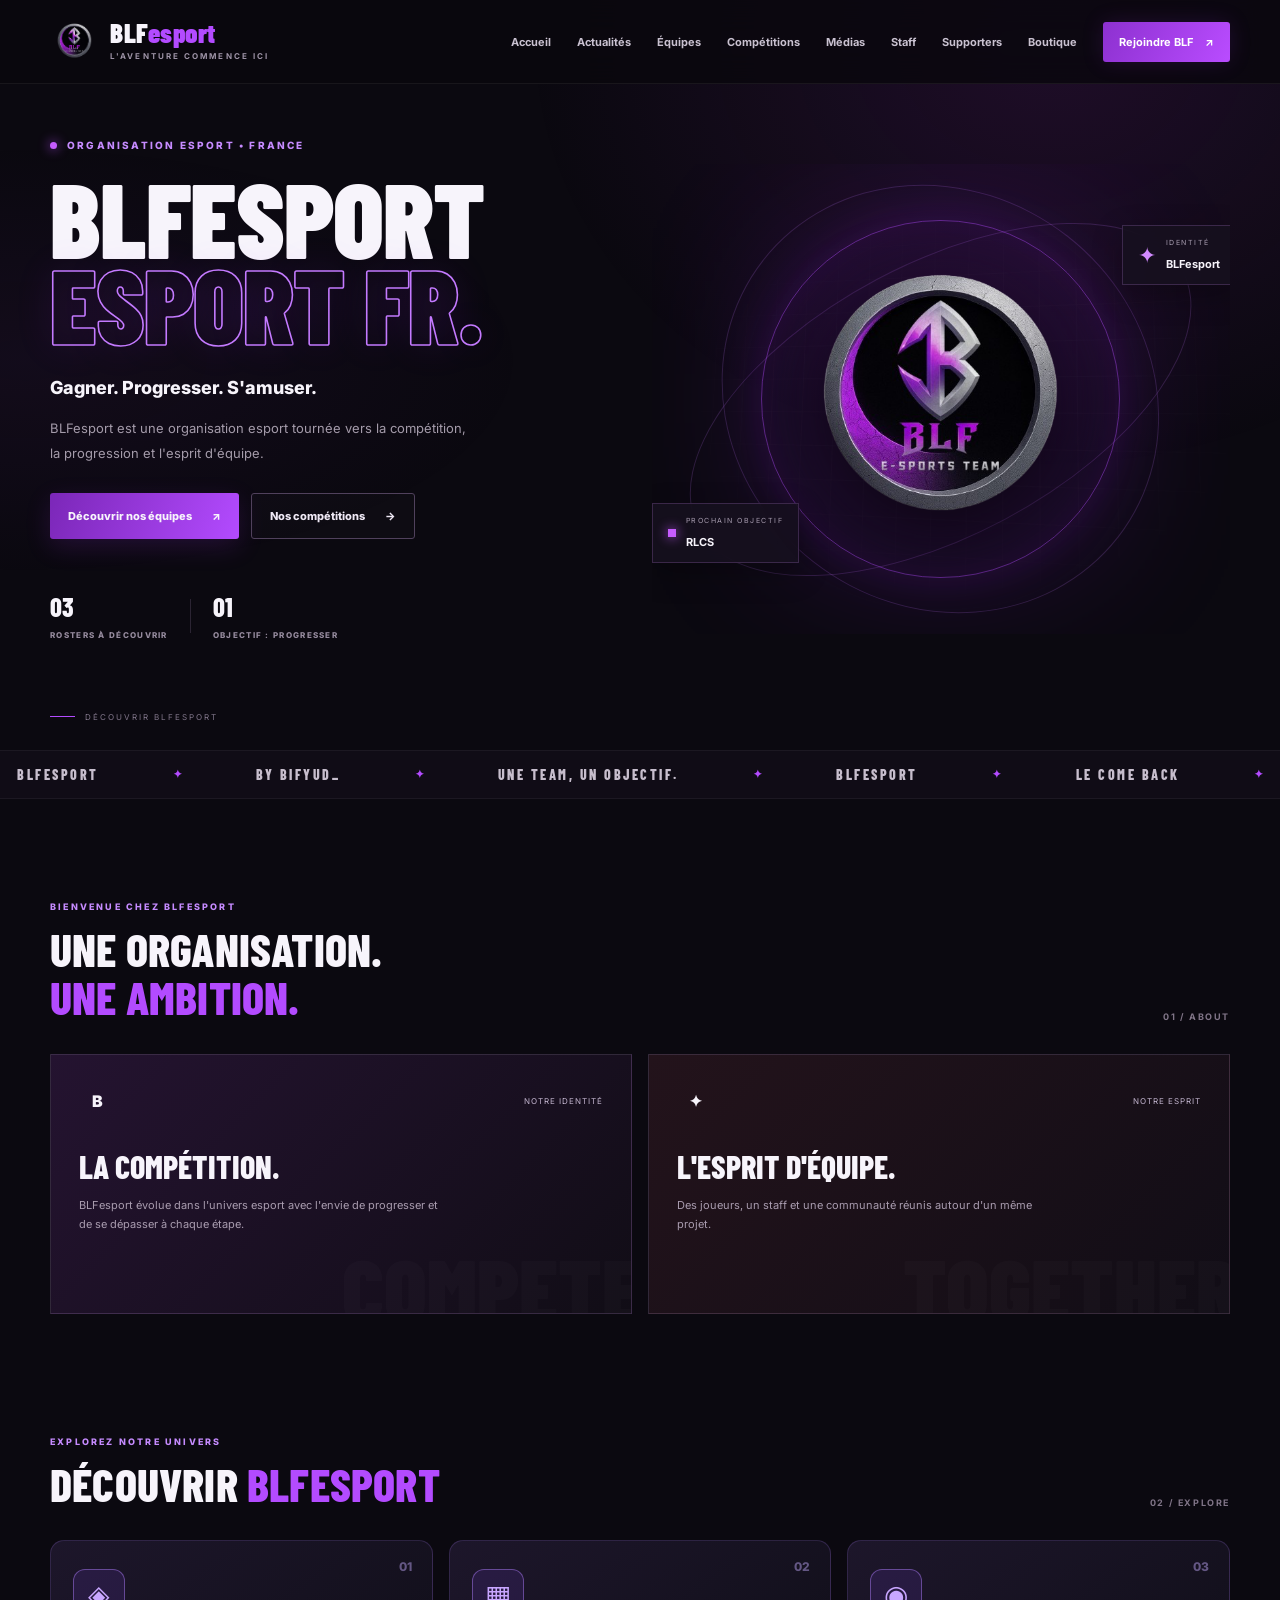
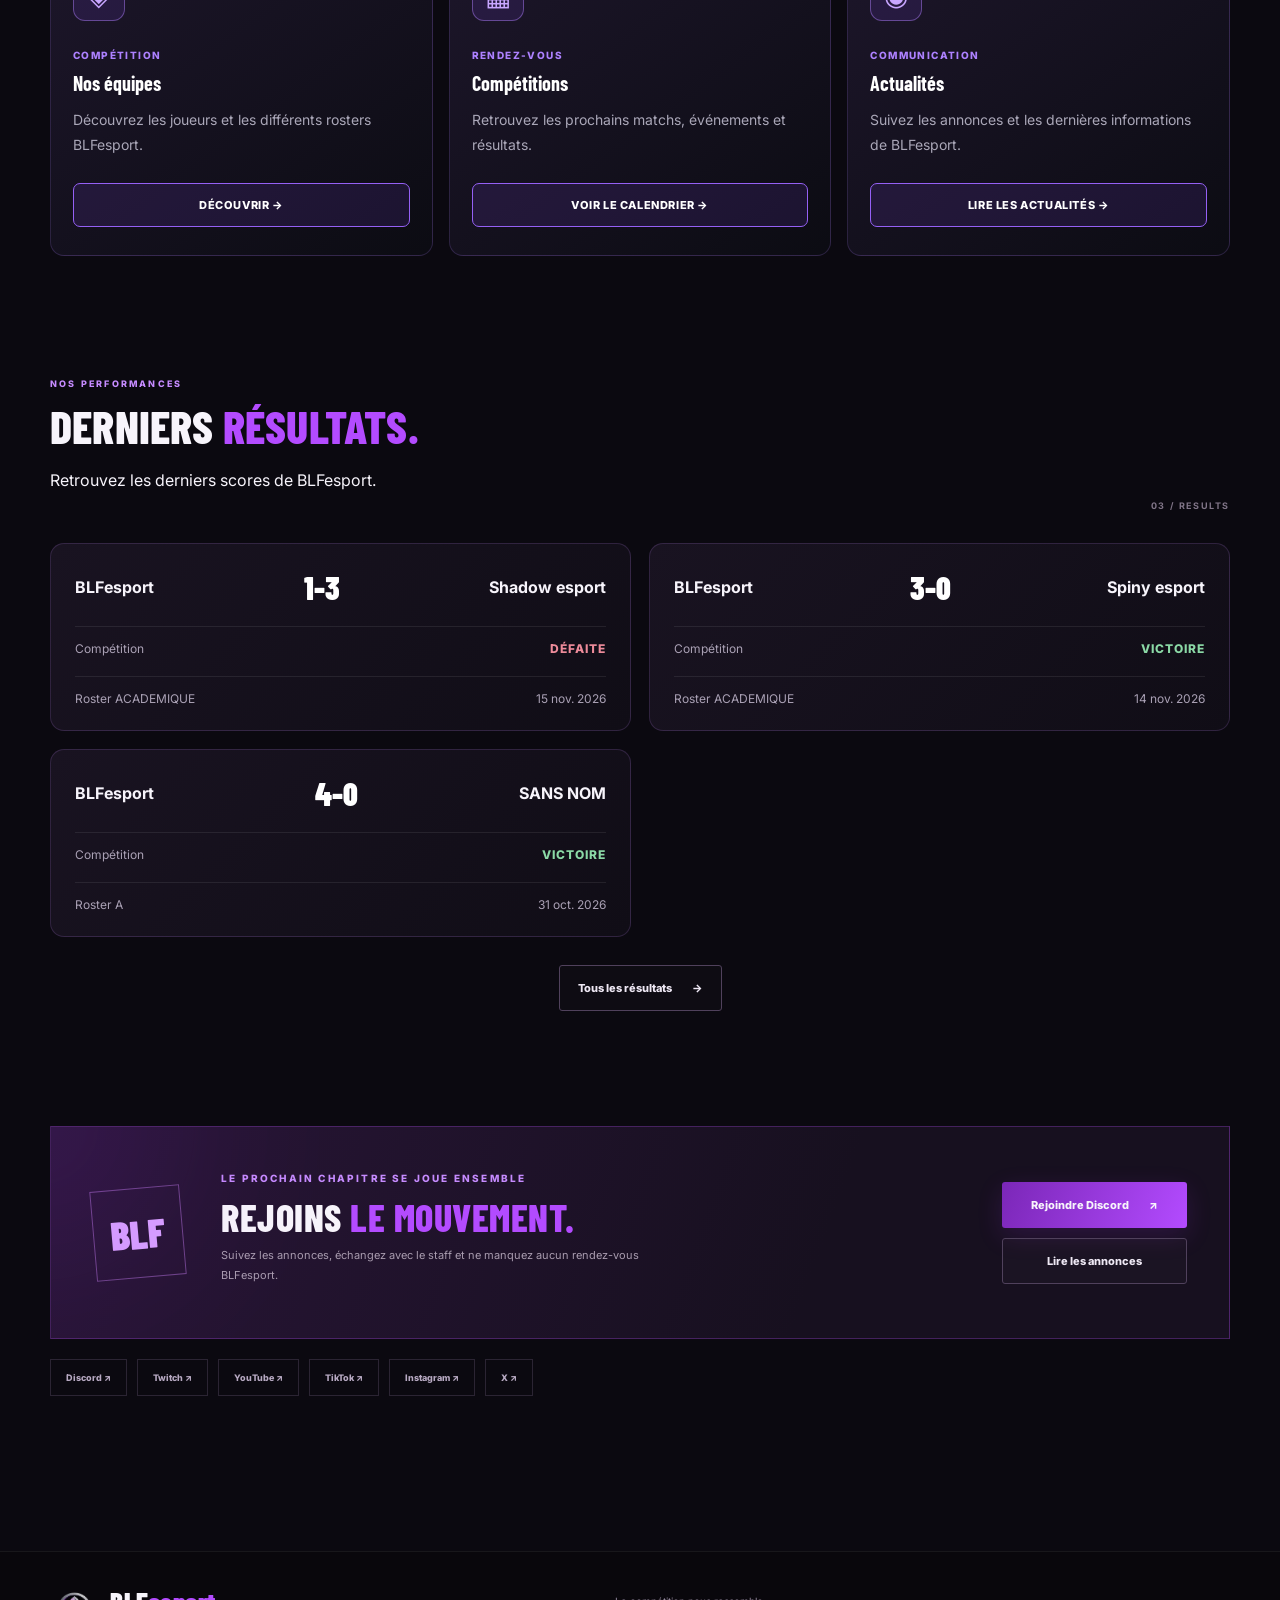
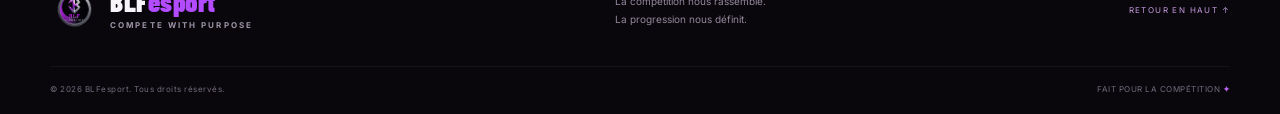
==== index.html @ 352423c4 "Remove Google Fonts links from index.html Removed Google Fonts preconnect and stylesheet links." ====
<!doctype html>
<html lang="fr">

<head>
  <meta charset="utf-8">
  <meta name="viewport" content="width=device-width, initial-scale=1">
  <meta name="theme-color" content="#100b16">

  <!-- SEO -->
  <meta name="description" content="Bienvenue sur le site officiel de BLFesport. Retrouvez nos équipes Rocket League, nos résultats, nos compétitions, nos actualités et nos dernières annonces.">
  <meta name="robots" content="index, follow">
  <meta name="author" content="BLFesport">
  <meta name="google-site-verification" content="SjrH9qywpNc0vTd9iXg2nmUcNMd8NwtEyf8lMH0nRDQ">

  <title>BLFesport — Organisation esport</title>

  <!-- Open Graph : Discord et réseaux sociaux -->
  <meta property="og:type" content="website">
  <meta property="og:site_name" content="BLFesport">
  <meta property="og:title" content="BLFesport — Organisation esport">
  <meta property="og:description" content="Retrouvez nos équipes, nos compétitions, nos résultats et toute l'actualité de BLFesport.">
  <meta property="og:image" content="assets/blflogo.png">
  <meta property="og:image:alt" content="Logo officiel de BLFesport">

  <!-- Twitter / X -->
  <meta name="twitter:card" content="summary">
  <meta name="twitter:title" content="BLFesport — Organisation esport">
  <meta name="twitter:description" content="L'ambition. La précision. La victoire.">
  <meta name="twitter:image" content="assets/blflogo.png">

  <link rel="icon" type="image/png" href="assets/favicon.png">

  
  <link rel="stylesheet" href="css/style.css">

  <script defer src="js/data.js"></script>
  <script defer src="js/match.js"></script>
  <script defer src="js/main.js"></script>

  <link rel="manifest" href="manifest.json">
  
<script type="application/ld+json">
{
  "@context": "https://schema.org",
  "@type": "SportsOrganization",
  "name": "BLFesport",
  "url": "https://blfesportpro-code.github.io/BLFesport-site/",
  "logo": "https://blfesportpro-code.github.io/BLFesport-site/assets/blflogo.png",
  "sport": "Rocket League",
  "sameAs": [
    "https://www.twitch.tv/blfesport",
    "https://www.youtube.com/@BLFesport",
    "https://www.tiktok.com/@blfesport",
    "https://www.instagram.com/blf_esport/",
    "https://x.com/BLFesport_",
    "https://discord.com/invite/Jg9G6TgAen"
  ]
}
</script>

</head>


<body>
  <div class="ambient ambient-one"></div>
  <div class="ambient ambient-two"></div>

  <header class="site-header">
    <a class="brand" href="index.html" aria-label="BLFesport, accueil">
      <img src="assets/blflogo.png" alt="Logo officiel BLFesport">
      <span>
        BLF<span class="accent">esport</span>
        <small>L'AVENTURE COMMENCE ICI</small>
      </span>
    </a>

    <button class="menu-toggle" id="menuToggle"
      aria-label="Ouvrir le menu" aria-expanded="false">
      <span></span><span></span><span></span>
    </button>

    <nav class="main-nav" id="mainNav" aria-label="Navigation principale">
      <a class="active" href="index.html">Accueil</a>
      <a href="actualites.html">Actualités</a>
      <a href="equipes.html">Équipes</a>
      <a href="matchs.html">Compétitions</a>
      <a href="medias.html">Médias</a>
      <a href="staff.html">Staff</a>
      <a href="supporters.html">Supporters</a>
      <a href="boutique.html">Boutique</a>
      <a class="nav-cta" href="https://discord.gg/Jg9G6TgAen"
        target="_blank" rel="noopener noreferrer">
        Rejoindre BLF <span>↗</span>
      </a>
    </nav>
  </header>

  <main>
    <!-- ACCUEIL -->
    <section class="hero section-wrap" id="accueil">
      <div class="hero-copy reveal">
        <p class="eyebrow">
          <span class="live-dot"></span>
          ORGANISATION ESPORT • FRANCE
        </p>

        <h1>BLFESPORT<br><span>ESPORT FR.</span></h1>

        <p class="hero-lead" id="heroTagline">
          L'ambition. La précision. La victoire.
        </p>

        <p class="hero-description" id="heroDescription">
          Une organisation construite autour de la compétition,
          de la progression et de l'esprit d'équipe.
        </p>

        <div class="hero-actions">
          <a class="button button-primary" href="equipes.html">
            Découvrir nos équipes <span>↗</span>
          </a>
          <a class="button button-ghost" href="matchs.html">
            Nos compétitions <span>→</span>
          </a>
        </div>

        <div class="hero-proof">
          <div class="proof-item">
            <strong class="count-up" data-target="3">03</strong>
            <span>ROSTERS À DÉCOUVRIR</span>
          </div>

          <div class="proof-separator"></div>

          <div class="proof-item">
            <strong class="count-up" data-target="1">01</strong>
            <span>OBJECTIF : PROGRESSER</span>
          </div>
        </div>
      </div>

      <div class="hero-visual reveal">
        <div class="hero-grid"></div>
        <div class="hero-orbit orbit-one"></div>
        <div class="hero-orbit orbit-two"></div>

        <div class="hero-logo-frame">
          <div class="logo-glow"></div>
         <img src="./assets/blflogo.png" alt="Emblème BLFesport" style="display:block; opacity:1; visibility:visible; width:87%; height:87%; object-fit:contain;">
        </div>

        <div class="floating-tag tag-top">
          <span class="tag-icon">✦</span>
          <span>
            <small>IDENTITÉ</small>
            <strong>BLFesport</strong>
          </span>
        </div>

        <div class="floating-tag tag-bottom">
          <span class="status-square"></span>
          <span>
            <small>PROCHAIN OBJECTIF</small>
            <strong>RLCS</strong>
          </span>
        </div>

        <div class="hero-vertical">BLF ESPORT — EST. À RENSEIGNER</div>
      </div>

      <a class="scroll-cue" href="#decouvrir">
        <span></span> DÉCOUVRIR BLFESPORT
      </a>
    </section>

    <!-- BANDEAU -->
    <section class="ticker" aria-label="Identité BLFesport">
      <div class="ticker-track">
        <span>BLFESPORT</span><b>✦</b>
        <span>BY BIFYUD_</span><b>✦</b>
        <span>UNE TEAM, UN OBJECTIF.</span><b>✦</b>
        <span>BLFESPORT</span><b>✦</b>
        <span>LE COME BACK</span><b>✦</b>
      </div>
    </section>

    <!-- PRÉSENTATION -->
    <section class="section-wrap section-block" id="decouvrir">
      <div class="section-heading">
        <div>
          <p class="eyebrow">BIENVENUE CHEZ BLFESPORT</p>
          <h2>UNE ORGANISATION.<br><span>UNE AMBITION.</span></h2>
        </div>
        <span class="section-index">01 / ABOUT</span>
      </div>

      <div class="media-layout">
        <article class="media-card twitch-card">
          <div class="media-card-top">
            <span class="platform-icon">B</span>
            <span class="media-status">NOTRE IDENTITÉ</span>
          </div>
          <h3>LA COMPÉTITION.</h3>
          <p>
            BLFesport évolue dans l'univers esport avec l'envie
            de progresser et de se dépasser à chaque étape.
          </p>
          <div class="media-watermark">COMPETE</div>
        </article>

        <article class="media-card youtube-card">
          <div class="media-card-top">
            <span class="platform-icon">✦</span>
            <span class="media-status">NOTRE ESPRIT</span>
          </div>
          <h3>L'ESPRIT D'ÉQUIPE.</h3>
          <p>
            Des joueurs, un staff et une communauté réunis
            autour d'un même projet.
          </p>
          <div class="media-watermark">TOGETHER</div>
        </article>
      </div>
    </section>

    <!-- APERÇU DES RUBRIQUES -->
    <section class="section-wrap section-block">
      <div class="section-heading">
        <div>
          <p class="eyebrow">EXPLOREZ NOTRE UNIVERS</p>
          <h2>DÉCOUVRIR <span>BLFESPORT</span></h2>
        </div>
        <span class="section-index">02 / EXPLORE</span>
      </div>

      <div class="news-grid">
        <article class="supporter-card">
          <div class="supporter-number">01</div>
          <div class="supporter-icon">◈</div>
          <span class="supporter-label">COMPÉTITION</span>
          <h3>Nos équipes</h3>
          <p>Découvrez les joueurs et les différents rosters BLFesport.</p>
          <a class="supporter-button" href="equipes.html">DÉCOUVRIR →</a>
        </article>

        <article class="supporter-card">
          <div class="supporter-number">02</div>
          <div class="supporter-icon">▦</div>
          <span class="supporter-label">RENDEZ-VOUS</span>
          <h3>Compétitions</h3>
          <p>Retrouvez les prochains matchs, événements et résultats.</p>
          <a class="supporter-button" href="matchs.html">VOIR LE CALENDRIER →</a>
        </article>

        <article class="supporter-card">
          <div class="supporter-number">03</div>
          <div class="supporter-icon">◉</div>
          <span class="supporter-label">COMMUNICATION</span>
          <h3>Actualités</h3>
          <p>Suivez les annonces et les dernières informations de BLFesport.</p>
          <a class="supporter-button" href="actualites.html">LIRE LES ACTUALITÉS →</a>
        </article>
      </div>
    </section>

<!-- DERNIERS RÉSULTATS -->
<section class="section-wrap section-block" id="homeResultsSection">
  <div class="section-heading">
    <div>
      <p class="eyebrow">NOS PERFORMANCES</p>
      <h2>DERNIERS <span>RÉSULTATS.</span></h2>
      <p>Retrouvez les derniers scores de BLFesport.</p>
    </div>
    <span class="section-index">03 / RESULTS</span>
  </div>

  <div class="home-results-grid" id="homeResultsGrid">
    <!-- Les résultats seront ajoutés automatiquement ici -->
  </div>

  <div class="results-footer">
    <a class="button button-ghost" href="matchs.html">
      Tous les résultats <span>→</span>
    </a>
  </div>
</section>

    <!-- ÉVÉNEMENT EN COURS -->
    <section id="liveEventSection" class="live-event-section" hidden>
      <div class="section-wrap">
        <div id="liveEvent"></div>
      </div>
    </section>

    <!-- COMMUNAUTÉ -->
    <section class="community section-wrap section-block" id="communaute">
      <div class="community-panel">
        <div class="community-sigil">BLF</div>

        <div class="community-copy">
          <p class="eyebrow">LE PROCHAIN CHAPITRE SE JOUE ENSEMBLE</p>
          <h2>REJOINS <span>LE MOUVEMENT.</span></h2>
          <p>
            Suivez les annonces, échangez avec le staff et
            ne manquez aucun rendez-vous BLFesport.
          </p>
        </div>

        <div class="community-actions">
          <a class="button button-primary"
            href="https://discord.gg/Jg9G6TgAen"
            target="_blank" rel="noopener noreferrer">
            Rejoindre Discord <span>↗</span>
          </a>
          <a class="button button-ghost" href="actualites.html">
            Lire les annonces
          </a>
        </div>
      </div>

      <div class="social-links" id="socialLinks"></div>
    </section>
  </main>

  <!-- PIED DE PAGE -->
  <footer class="site-footer">
    <div class="footer-main">
      <a class="brand footer-brand" href="index.html">
        <img src="assets/blflogo.png" alt="Logo BLFesport">
        <span>
          BLF<span class="accent">esport</span>
          <small>COMPETE WITH PURPOSE</small>
        </span>
      </a>

      <p>
        La compétition nous rassemble.<br>
        La progression nous définit.
      </p>

      <a href="index.html" class="back-top">RETOUR EN HAUT ↑</a>
    </div>

    <div class="footer-bottom">
      <span>© <span id="year"></span> BLFesport. Tous droits réservés.</span>
      <span>FAIT POUR LA COMPÉTITION <b>✦</b></span>
      
    </div>
  </footer>
</body>
</html>
---- css/style.css ----
/* BLFesport — design responsive, sombre et violet */
@import url('https://fonts.googleapis.com/css2?family=Barlow+Condensed:wght@400;500;600;700;800;900&family=Inter:wght@400;500;600;700;800;900&display=swap');
:root{--bg:#0b0910;--panel:#14101a;--panel2:#1b1523;--purple:#b34bff;--purple2:#7b28c9;--pink:#e16bff;--white:#f7f4fb;--muted:#a49baa;--line:rgba(210,178,232,.16);--silver:#b8b4c1;--max:1180px}
*{box-sizing:border-box}html{scroll-behavior:smooth;scroll-padding-top:90px}body {
  margin: 0;
  width: 100%;
  background: var(--bg);
  color: var(--white);
  font-family: Inter, Arial, sans-serif;
  overflow-x: clip;
}

/* POLICES OFFICIELLES BLFESPORT */
body {
  font-family: 'Inter', Arial, sans-serif;
}

h1, h2, h3, h4,
.brand,
.hero h1,
.section-heading h2 {
  font-family: 'Barlow Condensed', sans-serif;
}

html {
  width: 100%;
  overflow-x: clip;
}body:before{content:"";position:fixed;inset:0;pointer-events:none;z-index:-2;background:radial-gradient(ellipse at 82% 5%,rgba(122,34,153,.18),transparent 35%),radial-gradient(ellipse at 2% 40%,rgba(93,36,129,.1),transparent 28%)}a{color:inherit;text-decoration:none}button{font:inherit}.ambient{position:absolute;width:400px;height:400px;border-radius:50%;filter:blur(120px);opacity:.11;pointer-events:none;z-index:-1}.ambient-one{background:#b42cff;top:450px;left:-260px}.ambient-two{background:#6e23bb;top:1800px;right:-280px}.section-wrap{width:min(var(--max),calc(100% - 48px));margin-inline:auto}.site-header{height:84px;padding:0 max(24px,calc((100% - var(--max))/2));display:flex;align-items:center;justify-content:space-between;border-bottom:1px solid rgba(255,255,255,.06);background:rgba(10,8,14,.84);backdrop-filter:blur(16px);position:sticky;top:0;z-index:50}.brand{display:flex;align-items:center;gap:11px;font-family:"Barlow Condensed",sans-serif;font-weight:900;font-size:27px;letter-spacing:.5px;line-height:.8}.brand img{width:49px;height:49px;object-fit:contain;border-radius:50%}.brand .accent{color:var(--purple)}.brand small{display:block;font:700 8px Inter,sans-serif;letter-spacing:2.1px;color:#9e94a7;margin-top:8px}.main-nav{display:flex;align-items:center;gap:26px}.main-nav>a{font-size:11px;font-weight:700;color:#c9c1d0;transition:color .2s}.main-nav>a:hover{color:#fff}.main-nav .nav-cta{padding:13px 16px;background:linear-gradient(115deg,#8d31d0,#b94cff);border-radius:3px;color:white;box-shadow:0 0 22px #8d31d02a}.nav-cta span{margin-left:9px}.menu-toggle{display:none;background:none;border:0;padding:8px}.menu-toggle span{display:block;width:24px;height:2px;background:white;margin:5px}
.hero{min-height:620px;display:grid;grid-template-columns:1.02fr .98fr;align-items:center;position:relative;padding-top:52px;padding-bottom:88px}.hero-copy{position:relative;z-index:2;padding-bottom:20px}.eyebrow{font-size:10px;letter-spacing:2.2px;font-weight:800;color:#c68bff;margin:0 0 20px;display:flex;align-items:center;gap:10px}.live-dot{width:7px;height:7px;border-radius:50%;background:#c65cff;box-shadow:0 0 12px #b64aff}.hero h1{font:900 clamp(64px,8.2vw,112px)/.82 "Barlow Condensed",sans-serif;letter-spacing:-1px;margin:0 0 26px}.hero h1 span{color:transparent;-webkit-text-stroke:1.6px #c47aff;text-shadow:0 0 40px #a02aff1c}.hero-lead{font-size:18px;font-weight:800;margin:0 0 12px}.hero-description{color:var(--muted);font-size:13px;line-height:1.9;max-width:420px;margin:0 0 27px}.hero-actions{display:flex;gap:12px;flex-wrap:wrap}.button{min-height:46px;padding:0 18px;display:inline-flex;align-items:center;justify-content:center;gap:20px;font-size:11px;font-weight:800;border-radius:3px;transition:transform .2s,box-shadow .2s,border-color .2s}.button:hover{transform:translateY(-2px)}.button-primary{background:linear-gradient(110deg,#7b27b8,#b34bff);box-shadow:0 8px 26px #9d2fe52a}.button-primary:hover{box-shadow:0 8px 30px #b34bff55}.button-ghost{border:1px solid #50415c;color:#eee8f4;background:#ffffff04}.button-ghost:hover{border-color:var(--purple)}.hero-proof{display:flex;align-items:center;gap:22px;margin-top:52px}.proof-item strong{font:800 26px "Barlow Condensed",sans-serif;display:block}.proof-item span{font-size:8px;letter-spacing:1.3px;color:#968b9e;font-weight:800}.proof-separator{height:34px;width:1px;background:var(--line)}.hero-visual{height:470px;position:relative;display:grid;place-items:center;isolation:isolate}.hero-grid{position:absolute;inset:8% 0;background-image:linear-gradient(#ffffff08 1px,transparent 1px),linear-gradient(90deg,#ffffff08 1px,transparent 1px);background-size:35px 35px;mask-image:radial-gradient(ellipse,black,transparent 70%);transform:perspective(450px) rotateY(-10deg) rotateX(5deg)}.hero-logo-frame{width:min(82%,390px);aspect-ratio:1;position:relative;display:grid;place-items:center;animation:float 6s ease-in-out infinite}.hero-logo-frame:before{content:"";position:absolute;inset:4%;border:1px solid #b34bff75;border-radius:50%;box-shadow:0 0 45px #8e22d32a,inset 0 0 35px #8e22d31e}.hero-logo-frame img{width:87%;height:87%;object-fit:contain;filter:drop-shadow(0 18px 35px #000b);position:relative;z-index:2}.logo-glow{position:absolute;width:70%;height:70%;background:#a72bff;filter:blur(90px);opacity:.27}.hero-orbit{position:absolute;border:1px solid #c178fa30;border-radius:50%;transform:rotate(-28deg)}.orbit-one{width:95%;height:58%}.orbit-two{width:78%;height:88%;transform:rotate(38deg)}.floating-tag{position:absolute;display:flex;align-items:center;gap:10px;padding:12px 15px;background:#17111fd9;border:1px solid #b87be13a;box-shadow:0 10px 30px #0004;backdrop-filter:blur(10px)}.tag-top{top:13%;right:-1%}.tag-bottom{bottom:15%;left:0}.floating-tag small{display:block;font-size:7px;letter-spacing:1.5px;color:#a79caf;margin-bottom:5px}.floating-tag strong{font-size:11px}.tag-icon{color:#d18aff;font-size:22px}.status-square{width:8px;height:8px;background:#c65cff;box-shadow:0 0 12px #c65cff}.hero-vertical{position:absolute;right:-12px;top:42%;writing-mode:vertical-rl;font-size:8px;letter-spacing:2px;color:#84758e}.scroll-cue{position:absolute;bottom:28px;left:0;font-size:8px;letter-spacing:2px;color:#82778b;display:flex;gap:10px;align-items:center}.scroll-cue span{width:25px;height:1px;background:var(--purple)}
.ticker{overflow:hidden;border-block:1px solid #ffffff0d;background:#100c16;padding:15px 0}.ticker-track{min-width:max-content;display:flex;justify-content:space-around;align-items:center;gap:40px;animation:marquee 28s linear infinite}.ticker-track span{font:800 14px "Barlow Condensed",sans-serif;letter-spacing:2.5px;color:#c7becd}.ticker-track b{font-size:11px;color:var(--purple)}
.section-block{padding-top:100px;padding-bottom:20px}.section-heading{display:flex;align-items:end;justify-content:space-between;gap:20px;margin-bottom:30px}.section-heading .eyebrow{margin-bottom:12px}.section-heading h2,.community h2{font:800 clamp(34px,5vw,52px)/.95 "Barlow Condensed",sans-serif;letter-spacing:.5px;margin:0}.section-heading h2 span,.community h2 span{color:var(--purple)}.section-index{font-size:9px;letter-spacing:1.6px;color:#817588;font-weight:700}.news-grid{display:grid;grid-template-columns:repeat(3,1fr);gap:16px}.news-card{min-height:250px;background:linear-gradient(140deg,#1b1424,#100d15 78%);border:1px solid var(--line);padding:24px;position:relative;overflow:hidden;display:flex;flex-direction:column;transition:transform .25s,border-color .25s}.news-card:hover{
  transform:translateY(-6px);
  border-color:#b34bff;
  box-shadow:0 12px 35px #9d2fe522;
}.news-card:after{content:"";position:absolute;width:180px;height:180px;right:-110px;top:-100px;border-radius:50%;background:#9f36d7;filter:blur(70px);opacity:.32;
transition:opacity .3s ease;}.news-card:hover:after{
  opacity:.55;
}.news-meta{display:flex;gap:10px;align-items:center;font-size:9px;letter-spacing:1px;color:#a99bb5;text-transform:uppercase}.category-pill{padding:6px 8px;border:1px solid #9c51c64a;color:#d5a2ff;background:#9b42c20e}.important-pill{color:#f2c5ff}.news-card h3{font:700 24px/1.08 "Barlow Condensed",sans-serif;margin:22px 0 12px;max-width:290px}.news-card p{font-size:11px;color:#a79eae;line-height:1.8;margin:0 0 25px}.news-bottom{margin-top:auto;display:flex;align-items:center;justify-content:space-between;font-size:9px;color:#94889e}.news-arrow{color:#ce8cff;font-size:19px}.empty-state{padding:24px;border:1px dashed var(--line);color:var(--muted);font-size:12px;line-height:1.7}
.match-feature{padding-bottom:30px}.next-match{min-height:250px;border:1px solid #8d3fc84d;background:linear-gradient(110deg,#21152c,#120e18 70%);position:relative;overflow:hidden;padding:32px;display:grid;grid-template-columns:1fr auto;gap:25px;align-items:center}.next-match:after{content:"MATCHDAY";font:900 100px "Barlow Condensed",sans-serif;position:absolute;right:4%;bottom:-20px;color:#ffffff05;pointer-events:none}.match-kicker{font-size:9px;letter-spacing:2px;color:#c88aff;font-weight:800}.match-title{font:800 35px "Barlow Condensed",sans-serif;margin:12px 0}.match-detail{display:flex;gap:18px;flex-wrap:wrap;color:#a99db2;font-size:11px}.match-detail span{display:flex;align-items:center;gap:6px}.countdown-wrap{position:relative;z-index:1;text-align:center;min-width:190px}.countdown-label{font-size:8px;letter-spacing:1.7px;color:#aa9cb6;font-weight:800}.countdown{display:flex;justify-content:center;gap:8px;margin:12px 0}.countdown-unit{min-width:40px;padding:9px 5px;background:#0b0810;border:1px solid #ad55dd38}.countdown-unit strong{display:block;font:800 24px "Barlow Condensed",sans-serif}.countdown-unit small{font-size:7px;color:#a99bb2}.match-note{font-size:10px;color:#8f8398}.subheading-row,.video-heading{display:flex;justify-content:space-between;align-items:center;margin:36px 0 15px}.subheading-row h3,.video-heading h3{font:700 19px "Barlow Condensed",sans-serif;letter-spacing:.7px;margin:0}.muted-label{font-size:8px;letter-spacing:1.2px;color:#827589}.match-list{border-top:1px solid var(--line)}.match-row{display:grid;grid-template-columns:100px 1fr 1.2fr auto;gap:20px;align-items:center;padding:17px 15px;border-bottom:1px solid var(--line);font-size:11px}.match-date{color:#c6b7d1;font-weight:700}.match-opponent{font-weight:800}.match-info{color:#968a9f}.match-status{font-size:9px;padding:6px 8px;border:1px solid var(--line);color:#c4b4d1;white-space:nowrap}.match-status.result{color:#b8f3d4;border-color:#4b9c7566}.stats-row{display:grid;grid-template-columns:repeat(4,1fr);margin-top:28px;border:1px solid var(--line)}.stat-box{padding:20px;border-right:1px solid var(--line)}.stat-box:last-child{border-right:0}.stat-box strong{display:block;font:800 28px "Barlow Condensed",sans-serif;color:#e4c5ff}.stat-box span{font-size:8px;letter-spacing:1.2px;color:#94889e}
.rosters-section,.staff-section{background:linear-gradient(180deg,transparent,#120d19 20%,#120d19 80%,transparent)}.section-intro{font-size:12px;color:var(--muted);line-height:1.8;margin:-12px 0 27px}.roster-grid{display:grid;grid-template-columns:repeat(3,1fr);gap:16px}.roster-card{
  padding:24px;
  border:1px solid var(--line);
  background:linear-gradient(145deg,#1d1427,#100d15);
  position:relative;
  overflow:hidden;
  transition:transform .3s ease,border-color .3s ease,box-shadow .3s ease;
}

.roster-card:hover{
  transform:translateY(-5px);
  border-color:#b34bff;
  box-shadow:0 12px 35px #9d2fe522;
}.roster-card:before{
  content:"";
  position:absolute;
  width:150px;
  height:150px;
  right:-60px;
  top:-60px;
  border-radius:50%;
  background:#a23de7;
  filter:blur(65px);
  opacity:.16;
  transition:opacity .3s ease;
}

.roster-card:hover:before{
  opacity:.5;
}.roster-top{display:flex;align-items:center;justify-content:space-between;position:relative}.roster-emblem{width:45px;height:45px;border:1px solid #a44be67a;display:grid;place-items:center;font:900 20px "Barlow Condensed",sans-serif;color:#d9a4ff;transform:skew(-5deg)}.roster-game{font-size:8px;letter-spacing:1.2px;color:#bda5d1;border:1px solid var(--line);padding:7px}.roster-card h3{font:800 31px "Barlow Condensed",sans-serif;margin:24px 0 3px}.roster-subtitle{font-size:10px;color:#b9a4ca}.roster-card p{font-size:11px;line-height:1.8;color:#9c91a5;min-height:60px}.roster-status{display:inline-block;font-size:8px;letter-spacing:.7px;padding:7px 9px;border:1px solid #aa60dc40;color:#d2a4f1;background:#9d35d70c}.players-wrap{margin-top:20px;padding-top:17px;border-top:1px solid var(--line)}.players-wrap h4{font-size:8px;letter-spacing:1.5px;color:#a79aae;margin:0 0 12px}.player-chip{display:flex;align-items:center;gap:10px;margin-top:10px}.player-avatar{width:32px;height:32px;border-radius:50%;background:#302139;border:1px solid #a74be966;display:grid;place-items:center;font-weight:800;font-size:10px;overflow:hidden}.player-avatar img{width:100%;height:100%;object-fit:cover}.player-chip strong{display:block;font-size:10px}.player-chip small{font-size:9px;color:#9e91a9}.roster-foot{margin-top:20px;font-size:9px;color:#96869f}
.media-layout{display:grid;grid-template-columns:1fr 1fr;gap:16px}.media-card{
  padding:28px;
  min-height:260px;
  position:relative;
  overflow:hidden;
  border:1px solid var(--line);
  background:linear-gradient(135deg,#241330,#110d16);
  transition:transform .3s ease,border-color .3s ease,box-shadow .3s ease;
}

.media-card:hover{
  transform:translateY(-5px);
  border-color:#b34bff;
  box-shadow:0 12px 35px #9d2fe522;
}.youtube-card{background:linear-gradient(135deg,#23131b,#110d16)}.media-card-top{display:flex;justify-content:space-between;align-items:center;position:relative;z-index:1}.platform-icon{width:36px;height:36px;border-radius:9px;display:grid;place-items:center;font-weight:900}.twitch-icon{background:#9146ff}.youtube-icon{background:#fa3535}.media-status{font-size:8px;letter-spacing:1px;color:#c2b4ce}.media-status i{display:inline-block;width:6px;height:6px;border-radius:50%;background:#bc62ff;margin-right:7px}.media-card h3{font:800 32px "Barlow Condensed",sans-serif;margin:28px 0 8px;position:relative;z-index:1}.media-card p{font-size:11px;color:#a99caf;line-height:1.8;max-width:370px;position:relative;z-index:1}.text-link{display:inline-flex;gap:20px;color:#d7a2ff;font-size:10px;font-weight:800;margin-top:13px;position:relative;z-index:1}.media-watermark{position:absolute;right:-10px;bottom:-28px;font:900 88px "Barlow Condensed",sans-serif;color:#ffffff05;pointer-events:none}.video-grid{display:grid;grid-template-columns:repeat(3,1fr);gap:14px}.video-card{
  border:1px solid var(--line);
  background:#15101b;
  overflow:hidden;
  transition:transform .3s ease,border-color .3s ease,box-shadow .3s ease;
}

.video-card:hover{
  transform:translateY(-4px);
  border-color:#b34bff;
  box-shadow:0 10px 28px #9d2fe51c;
}.video-thumb{aspect-ratio:16/9;background:linear-gradient(135deg,#281738,#100c14);display:grid;place-items:center;color:#d3a1ff;font-size:28px;overflow:hidden}.video-thumb img{width:100%;height:100%;object-fit:cover}.video-thumb iframe{width:100%;height:100%;border:0}.video-body{padding:15px}.video-body small{font-size:8px;color:#bd83e9;letter-spacing:1px}.video-body h4{font:700 19px "Barlow Condensed",sans-serif;margin:8px 0}.video-body p{font-size:10px;color:#a499ae;line-height:1.7}.video-body a{font-size:10px;color:#d2a1ff;font-weight:700}
.staff-grid{display:grid;grid-template-columns:repeat(3,1fr);gap:15px}.staff-card{
  display:flex;
  gap:15px;
  padding:20px;
  background:#17111f;
  border:1px solid var(--line);
  transition:transform .3s ease,border-color .3s ease,box-shadow .3s ease;
}

.staff-card:hover{
  transform:translateY(-4px);
  border-color:#b34bff;
  box-shadow:0 10px 28px #9d2fe51c;
}.staff-avatar{width:58px;height:58px;flex-shrink:0;background:linear-gradient(135deg,#4e2468,#21182b);border-radius:3px;display:grid;place-items:center;color:#d3a0ff;font:800 22px "Barlow Condensed",sans-serif;overflow:hidden}.staff-avatar img{width:100%;height:100%;object-fit:cover}.staff-card h3{font:700 20px "Barlow Condensed",sans-serif;margin:2px 0 4px}.staff-card small{font-size:8px;letter-spacing:1px;color:#d29bff;text-transform:uppercase}.staff-card p{font-size:10px;line-height:1.7;color:#a89caf;margin:9px 0 0}
.partner-grid{display:grid;grid-template-columns:repeat(4,1fr);gap:12px}.partner-card{min-height:120px;border:1px dashed #50405c;background:#120e17;display:flex;flex-direction:column;align-items:center;justify-content:center;text-align:center;padding:15px}.partner-logo{height:36px;max-width:90px;object-fit:contain;margin-bottom:8px;filter:grayscale(1)}.partner-placeholder{font:800 22px "Barlow Condensed",sans-serif;color:#9d8ba9;margin-bottom:8px}.partner-card strong{font-size:10px}.partner-card p{font-size:9px;line-height:1.6;color:#94899c;max-width:190px}.partner-card a{font-size:9px;color:#ce91ff;margin-top:5px}
.shop-section{background:linear-gradient(180deg,transparent,#120d19 20%,#120d19 80%,transparent)}.shop-grid{display:grid;grid-template-columns:repeat(2,1fr);gap:16px}.shop-card{display:grid;grid-template-columns:160px 1fr;min-height:175px;border:1px solid var(--line);background:#17111e}.shop-image{display:grid;place-items:center;background:radial-gradient(circle,#51276d,#1c1325 70%);color:#d5a4ff;font:900 30px "Barlow Condensed",sans-serif;overflow:hidden}.shop-image img{width:100%;height:100%;object-fit:cover}.shop-body{padding:20px}.shop-body h3{font:700 23px "Barlow Condensed",sans-serif;margin:0 0 6px}.shop-price{font-size:12px;font-weight:800;color:#d7a3ff}.shop-body p{font-size:10px;line-height:1.7;color:#a89cae}.shop-body .button{min-height:34px;padding:0 12px;font-size:9px;margin-top:5px}.shop-note{font-size:10px;color:#9e92a6;margin-top:18px}.shop-note span{color:#c98aff;margin-right:7px}
.community{padding-top:95px;padding-bottom:90px}.community-panel{position:relative;overflow:hidden;border:1px solid #a94be74d;background:linear-gradient(110deg,#291538,#17101f 65%);padding:42px;display:grid;grid-template-columns:100px 1fr auto;gap:28px;align-items:center}.community-panel:after{content:"";position:absolute;width:260px;height:260px;border-radius:50%;background:#a82eff;filter:blur(100px);opacity:.14;left:-140px;top:-130px}.community-sigil{width:90px;height:90px;border:1px solid #bc78e77a;display:grid;place-items:center;font:900 40px "Barlow Condensed",sans-serif;color:#d7a0ff;transform:rotate(-5deg)}.community-copy .eyebrow{margin-bottom:12px}.community-copy p:last-child{font-size:11px;line-height:1.8;color:#a99caf;max-width:460px}.community h2{font-size:38px}.community-actions{display:flex;flex-direction:column;gap:10px;min-width:185px}.social-links{display:flex;flex-wrap:wrap;gap:10px;margin-top:20px}.social-link{padding:12px 15px;border:1px solid var(--line);font-size:9px;font-weight:800;color:#b7a9c2;transition:all .2s}.social-link:hover{border-color:#ae5ce6;color:#fff}.social-link.unavailable{opacity:.45;cursor:default}.site-footer{border-top:1px solid #ffffff10;background:#09070c;padding:30px max(24px,calc((100% - var(--max))/2)) 20px}.footer-main{display:flex;align-items:center;justify-content:space-between;gap:20px;padding-bottom:28px}.footer-main p{font-size:10px;color:#94889d;line-height:1.8}.back-top{font-size:8px;letter-spacing:1.4px;color:#c49add}.footer-bottom{border-top:1px solid #ffffff0c;padding-top:17px;display:flex;align-items:center;justify-content:space-between;gap:14px;color:#746b7c;font-size:8px;letter-spacing:.5px}.footer-bottom b{color:#bd65f6}.footer-bottom a{color:#9984a6}.reveal{opacity:0;transform:translateY(18px);transition:opacity .7s,transform .7s}.reveal.visible{opacity:1;transform:none}
@keyframes float{0%,100%{transform:translateY(0)}50%{transform:translateY(-10px)}}@keyframes marquee{to{transform:translateX(-25%)}}@media(prefers-reduced-motion:reduce){*,*:before,*:after{animation-duration:.01ms!important;scroll-behavior:auto!important;transition-duration:.01ms!important}.reveal{opacity:1;transform:none}}
@media(max-width:1000px){.main-nav{gap:15px}.main-nav>a{font-size:10px}.hero{min-height:560px}.hero-visual{height:400px}.hero-vertical{display:none}.community-panel{grid-template-columns:75px 1fr}.community-sigil{width:70px;height:70px}.community-actions{grid-column:2;flex-direction:row;flex-wrap:wrap}.roster-grid{gap:12px}.roster-card{padding:18px}}
@media(max-width:760px){.section-wrap{width:min(100% - 32px,var(--max))}.site-header{height:70px;padding:0 16px}.brand{font-size:24px}.brand img{width:43px;height:43px}.menu-toggle{display:block;z-index:52}.main-nav{display:none;position:absolute;top:69px;left:0;right:0;padding:18px 20px 24px;background:#100c16;border-bottom:1px solid var(--line);flex-direction:column;align-items:stretch;gap:0}.main-nav.open{display:flex}.main-nav>a{font-size:12px;padding:13px 5px;border-bottom:1px solid #ffffff0a}.main-nav .nav-cta{margin-top:12px;text-align:center;border:0}.hero{grid-template-columns:1fr;padding-top:54px;padding-bottom:78px;min-height:unset}.hero h1{font-size:clamp(65px,18vw,100px)}.hero-visual{height:350px;grid-row:1;margin-bottom:15px}.hero-copy{grid-row:2}.hero-logo-frame{width:min(68%,280px)}.tag-top{right:3%;top:7%}.tag-bottom{left:2%;bottom:7%}.hero-proof{margin-top:34px}.scroll-cue{bottom:20px}.section-block{padding-top:72px}.section-heading{align-items:start}.section-heading h2{font-size:39px}.section-index{padding-top:5px;font-size:7px}.news-grid,.roster-grid{grid-template-columns:1fr}.news-card{min-height:210px}.next-match{grid-template-columns:1fr;padding:24px}.countdown-wrap{text-align:left}.countdown{justify-content:flex-start}.countdown-unit{min-width:45px}.match-title{font-size:30px}.match-list{border-top:0}.match-row{grid-template-columns:76px 1fr auto;gap:9px;padding:14px 4px}.match-info{grid-column:2;grid-row:2}.match-status{grid-column:3;grid-row:1/3}.stats-row{grid-template-columns:repeat(2,1fr)}.stat-box:nth-child(2){border-right:0}.stat-box:nth-child(-n+2){border-bottom:1px solid var(--line)}.media-layout,.video-grid,.staff-grid{grid-template-columns:1fr}.media-card{min-height:245px}.video-grid{gap:12px}.staff-card{padding:16px}.partner-grid{grid-template-columns:repeat(2,1fr)}.shop-grid{grid-template-columns:1fr}.shop-card{grid-template-columns:115px 1fr}.shop-body{padding:15px}.shop-body h3{font-size:20px}.community-panel{grid-template-columns:1fr;padding:27px;gap:18px}.community-sigil{width:58px;height:58px;font-size:29px}.community h2{font-size:35px}.community-actions{grid-column:1;flex-direction:column}.community-actions .button{width:100%}.footer-main{flex-wrap:wrap}.footer-main p{order:3;flex-basis:100%}.footer-bottom{flex-wrap:wrap;line-height:1.7}.ticker-track{gap:25px}.ticker-track span{font-size:12px}}
@media(max-width:390px){.hero-actions .button{width:100%;justify-content:space-between}.floating-tag{padding:9px}.floating-tag strong{font-size:9px}.section-heading h2{font-size:34px}.match-detail{gap:10px}.shop-card{grid-template-columns:95px 1fr}}

.decal-section {
  padding: 80px 20px;
  background: radial-gradient(ellipse at center,
    #241044 0%, #090811 65%, #050509 100%);
  color: #fff;
  text-align: center;
  border-top: 1px solid #6925ad;
}

.decal-content {
  max-width: 900px;
  margin: auto;
}

.decal-tag {
  color: #c58aff;
  letter-spacing: 4px;
  font-size: 12px;
  font-weight: 800;
}

.decal-section h2 {
  font-size: clamp(36px, 7vw, 64px);
  font-weight: 900;
  font-style: italic;
  margin: 15px 0;
}

.decal-section h2 span {
  color: #923cff;
}

.decal-section p {
  color: #c5c2d0;
  line-height: 1.7;
}

.decal-preview {
  margin: 35px auto 25px;
  max-width: 650px;
  padding: 20px;
  border: 1px solid #6321a7;
  border-radius: 18px;
  background: rgba(15, 10, 28, .8);
  box-shadow: 0 0 35px rgba(128, 35, 255, .18);
}

.decal-preview img {
  display: block;
  width: 100%;
  max-height: 400px;
  object-fit: contain;
}

.decal-download {
  display: inline-block;
  padding: 17px 28px;
  border-radius: 10px;
  color: white;
  text-decoration: none;
  font-weight: 800;
  background: linear-gradient(110deg, #6e14e8, #963dff);
  border: 1px solid #b66aff;
  transition: transform .2s, box-shadow .2s;
}

.decal-download:hover {
  transform: translateY(-3px);
  box-shadow: 0 0 25px #7625d8;
}

.decal-content small {
  display: block;
  margin-top: 12px;
  color: #a8a2b8;
}


/* ==================================
   ESPACE SUPPORTERS BLFESPORT
================================== */

.supporters-section {
  position: relative;
  overflow: hidden;
  padding: 100px 24px;
  color: #f5f3fa;
  background:
    radial-gradient(
      ellipse at 50% 0%,
      rgba(126, 54, 255, 0.19),
      transparent 55%
    ),
    #08080d;
}

.supporters-container {
  width: 100%;
  max-width: 1200px;
  margin: 0 auto;
}

.supporters-header {
  max-width: 750px;
  margin: 0 auto 55px;
  text-align: center;
}

.supporters-eyebrow {
  display: inline-block;
  color: #b58aff;
  font-size: 12px;
  font-weight: 800;
  letter-spacing: 3px;
}

.supporters-header h2 {
  margin: 16px 0;
  font-size: clamp(32px, 5vw, 54px);
  font-weight: 900;
  letter-spacing: -1.5px;
}

.supporters-header h2 span {
  color: #a56aff;
}

.supporters-header p,
.supporter-card p,
.supporters-community p {
  color: #aaa7b8;
  line-height: 1.8;
  font-size: 14px;
}

.supporters-grid {
  display: grid;
  grid-template-columns: repeat(4, minmax(0, 1fr));
  gap: 20px;
}

.supporter-card {
  position: relative;
  display: flex;
  flex-direction: column;
  min-width: 0;
  padding: 28px 22px;
  overflow: hidden;
  border: 1px solid rgba(174, 126, 255, 0.19);
  border-radius: 14px;
  background: linear-gradient(
    145deg,
    rgba(30, 23, 44, 0.96),
    rgba(12, 12, 19, 0.98)
  );
  transition:
    transform 0.25s ease,
    border-color 0.25s ease,
    box-shadow 0.25s ease;
}

.supporter-card:hover {
  transform: translateY(-7px);
  border-color: #9d63ff;
  box-shadow: 0 12px 35px rgba(116, 47, 255, 0.16);
}

.supporter-number {
  position: absolute;
  top: 18px;
  right: 20px;
  color: rgba(198, 172, 255, 0.45);
  font-size: 12px;
  font-weight: 800;
}

.supporter-icon {
  display: grid;
  width: 52px;
  height: 52px;
  margin-bottom: 28px;
  place-items: center;
  border: 1px solid rgba(178, 128, 255, 0.45);
  border-radius: 12px;
  background: rgba(140, 74, 255, 0.12);
  color: #c8a6ff;
  font-size: 28px;
}

.supporter-label {
  margin-bottom: 10px;
  color: #ad81ff;
  font-size: 10px;
  font-weight: 800;
  letter-spacing: 1.4px;
}

.supporter-card h3 {
  margin: 0 0 12px;
  color: #fff;
  font-size: 20px;
}

.supporter-card p {
  flex: 1;
  margin: 0 0 25px;
}

.supporter-card-featured {
  border-color: rgba(174, 126, 255, 0.5);
  background: linear-gradient(
    145deg,
    rgba(74, 37, 126, 0.38),
    rgba(12, 12, 19, 0.98)
  );
}

.supporter-button {
  display: inline-flex;
  align-items: center;
  justify-content: center;
  min-height: 44px;
  padding: 12px 15px;
  border: 1px solid #9560f5;
  border-radius: 7px;
  background: rgba(139, 76, 255, 0.12);
  color: #fff;
  font-size: 11px;
  font-weight: 800;
  letter-spacing: 0.6px;
  text-align: center;
  text-decoration: none;
  transition:
    background 0.2s ease,
    box-shadow 0.2s ease;
}

.supporter-button:hover {
  background: #8545ed;
  box-shadow: 0 0 20px rgba(133, 69, 237, 0.28);
}

.supporters-community {
  display: flex;
  align-items: center;
  justify-content: space-between;
  gap: 25px;
  margin-top: 45px;
  padding: 32px;
  border: 1px solid rgba(174, 126, 255, 0.22);
  border-radius: 14px;
  background: rgba(22, 18, 32, 0.85);
}

.supporters-community h3 {
  margin: 10px 0;
  font-size: 24px;
}

.supporters-community p {
  margin-bottom: 0;
}

.supporter-discord {
  flex-shrink: 0;
  background: #8145e8;
}

/* TABLETTES */
@media (max-width: 1000px) {
  .supporters-grid {
    grid-template-columns: repeat(2, minmax(0, 1fr));
  }
}

/* MOBILES */
@media (max-width: 600px) {
  .supporters-section {
    padding: 65px 16px;
  }

  .supporters-header {
    margin-bottom: 35px;
  }

  .supporters-grid {
    grid-template-columns: 1fr;
    gap: 15px;
  }

  .supporter-card {
    padding: 25px 22px;
  }

  .supporters-community {
    align-items: stretch;
    flex-direction: column;
    padding: 24px 20px;
  }

  .supporter-discord {
    width: 100%;
    box-sizing: border-box;
  }
}


/* =========================================
   CORRECTION RESPONSIVE - BLFESPORT
========================================= */

/* CORRECTION DEBORDEMENT MOBILE BLFESPORT */

html,
body {
  width: 100%;
  max-width: 100%;
  margin: 0;
  overflow-x: clip;
}

*,
*::before,
*::after {
  box-sizing: border-box;
}

img,
video,
iframe {
  max-width: 100%;
}

main,
section,
.site-header,
.site-footer {
  min-width: 0;
  max-width: 100%;
}

.hero,
.hero-visual,
.hero-copy {
  min-width: 0;
}

@media (max-width: 760px) {
  .hero-visual {
    width: 100%;
    overflow: clip;
  }

  .hero-orbit,
  .hero-grid {
    max-width: 100%;
  }

  .tag-top {
    right: 8px;
  }

  .hero-vertical {
    display: none;
  }
}

/* TEST : supprimer les débordements décoratifs */
.ambient {
  display: none !important;
}

.hero-visual {
  overflow: hidden;
}

.hero {
  min-width: 0;
}

.section-wrap {
  width: min(var(--max), calc(100% - 48px));
  margin-inline: auto;
}

.supporters-container {
  width: 100%;
  max-width: 1200px;
  margin-inline: auto;
}

@media (max-width: 760px) {
  .section-wrap {
    width: calc(100% - 32px);
  }
}

/* ==================================
   ÉVÉNEMENT EN COURS
================================== */

.live-event-section {
  padding: 55px 0;
}

.live-event-box {
  position: relative;
  overflow: hidden;
  padding: 32px;
  border: 1px solid rgba(179, 75, 255, 0.6);
  background:
    radial-gradient(circle at 80% 0%, rgba(179, 75, 255, 0.22), transparent 45%),
    #15101d;
}

.live-event-label {
  display: flex;
  align-items: center;
  gap: 10px;
  color: #c98aff;
  font-size: 10px;
  font-weight: 900;
  letter-spacing: 2px;
}

.live-event-dot {
  width: 9px;
  height: 9px;
  border-radius: 50%;
  background: #c65cff;
  box-shadow: 0 0 15px #c65cff;
  animation: livePulse 1.5s infinite;
}

.live-event-box h2 {
  margin: 15px 0 10px;
  font-size: clamp(30px, 5vw, 52px);
}

.live-event-box p {
  color: #aaa0b5;
  line-height: 1.7;
}

.live-event-time {
  margin-top: 20px;
  color: #d7a2ff;
  font-size: 12px;
  font-weight: 700;
}

@keyframes livePulse {
  50% {
    opacity: 0.35;
    transform: scale(0.8);
  }
}


/* =========================================
   BLFESPORT — HARMONISATION DES PAGES
   Accueil préservé
========================================= */

/* Pages intérieures uniquement */
.hero:has(.hero-content) {
  display: block;
  min-height: 350px;
  padding: 100px 0 75px;
  background:
    radial-gradient(ellipse at 75% 20%, rgba(179,75,255,.16), transparent 45%),
    linear-gradient(180deg, #100b17, var(--bg));
  border-bottom: 1px solid var(--line);
}

.hero:has(.hero-content) .hero-content {
  width: min(var(--max), calc(100% - 48px));
  margin-inline: auto;
}

.hero:has(.hero-content) .eyebrow {
  margin-bottom: 18px;
}

.hero:has(.hero-content) h1 {
  font: 900 clamp(48px, 7vw, 76px)/.98 "Barlow Condensed", sans-serif;
  letter-spacing: -.5px;
  margin: 0 0 18px;
}

.hero:has(.hero-content) h1 span {
  color: transparent;
  -webkit-text-stroke: 1px #c47aff;
  text-shadow: 0 0 30px #a02aff25;
}

.hero:has(.hero-content) p {
  max-width: 620px;
  margin: 0;
  color: var(--muted);
  font: 400 14px/1.8 Inter, sans-serif;
}

/* Espacement général */
main > .section {
  padding-top: 75px;
  padding-bottom: 35px;
}

main > .section-wrap {
  width: min(var(--max), calc(100% - 48px));
  margin-inline: auto;
}

main .section-heading {
  margin-bottom: 32px;
}

main .section-heading h2 {
  font: 800 clamp(32px, 4vw, 46px)/1.05 "Barlow Condensed", sans-serif;
  letter-spacing: .2px;
}

main .section-heading .eyebrow {
  font-size: 9px;
  margin-bottom: 10px;
}

main p {
  line-height: 1.8;
}

/* Calendrier et statistiques */
.match-feature,
.match-list,
.season-stats {
  margin-bottom: 25px;
}

.match-row {
  min-height: 68px;
  padding: 18px 20px;
}

.stats-row {
  margin-top: 25px;
}

/* Vidéos */
.video-grid {
  gap: 20px;
}

.video-card {
  border-radius: 5px;
  transition: transform .25s, border-color .25s;
}

.video-card:hover {
  transform: translateY(-5px);
  border-color: #a54be966;
}

.video-body {
  padding: 20px;
}

.video-body h4 {
  font-size: 21px;
  line-height: 1.15;
}

/* Staff */
.staff-grid {
  gap: 20px;
}

.staff-card {
  min-width: 0;
  padding: 22px;
  gap: 17px;
  border-radius: 5px;
  transition: transform .25s, border-color .25s;
}

.staff-card:hover {
  transform: translateY(-4px);
  border-color: #a54be966;
}

.staff-card h3 {
  font-size: 22px;
  line-height: 1.15;
}

.staff-card p {
  font-size: 11px;
  line-height: 1.8;
}

/* Supporters */
.supporters-section {
  padding-top: 75px;
  padding-bottom: 75px;
}

.supporters-section .section-heading h2 {
  font: 800 clamp(32px, 4vw, 46px)/1.05 "Barlow Condensed", sans-serif;
}

.supporters-community {
  border-radius: 5px;
}

.supporters-community h3 {
  font: 800 27px/1.1 "Barlow Condensed", sans-serif;
}

/* Décalcomanie */
.decal-section {
  padding: 65px 28px;
  border-radius: 5px;
  text-align: left;
}

.decal-content {
  max-width: var(--max);
}

.decal-section h2 {
  font: 800 clamp(34px, 5vw, 52px)/1.05 "Barlow Condensed", sans-serif;
  font-style: normal;
  letter-spacing: .2px;
}

.decal-section p {
  max-width: 580px;
  font-size: 13px;
  line-height: 1.9;
}

.decal-preview {
  border-radius: 5px;
}

/* Boutique */
.shop-grid {
  gap: 20px;
}

.shop-card {
  border-radius: 5px;
  overflow: hidden;
  transition: transform .25s, border-color .25s;
}

.shop-card:hover {
  transform: translateY(-4px);
  border-color: #a54be966;
}

.shop-body {
  padding: 22px;
}

.shop-body h3 {
  font-size: 24px;
  line-height: 1.1;
}

.shop-body p {
  font-size: 11px;
  line-height: 1.8;
}

/* Blocs de contact */
.community-box {
  padding: 35px;
  border: 1px solid var(--line);
  border-radius: 5px;
  background: linear-gradient(120deg, #21152c, #120e18);
}

.community-box h2 {
  font: 800 clamp(30px, 4vw, 42px)/1.05 "Barlow Condensed", sans-serif;
  margin: 12px 0;
}

.community-box p {
  color: var(--muted);
  font-size: 13px;
}

/* Pied de page */
.site-footer {
  margin-top: 65px;
}

/* Mobile */
@media (max-width: 760px) {
  .hero:has(.hero-content) {
    min-height: 290px;
    padding: 75px 0 55px;
  }

  .hero:has(.hero-content) .hero-content {
    width: calc(100% - 32px);
  }

  .hero:has(.hero-content) h1 {
    font-size: clamp(43px, 13vw, 62px);
  }

  .hero:has(.hero-content) p {
    font-size: 13px;
  }

  main > .section {
    padding-top: 55px;
    padding-bottom: 25px;
  }

  main > .section-wrap {
    width: calc(100% - 32px);
  }

  main .section-heading {
    margin-bottom: 23px;
  }

  .decal-section {
    padding: 40px 18px;
  }

  .decal-section h2 {
    font-size: 36px;
  }

  .community-box {
    padding: 25px 20px;
  }

  .supporters-community h3 {
    font-size: 24px;
  }
}

/* =========================================
   MENU MOBILE — BLFESPORT
   Même affichage sur toutes les pages
========================================= */

@media (max-width: 760px) {
  .site-header {
    position: sticky;
    top: 0;
  }

  .site-header .main-nav {
    display: none;
    position: absolute;
    top: 69px;
    left: 0 !important;
    right: 0 !important;
    width: 100% !important;
    max-width: 100% !important;
    padding: 18px 20px 24px;
    background: #100c16;
    border-bottom: 1px solid var(--line);
    flex-direction: column;
    align-items: stretch;
    gap: 0;
  }

  .site-header .main-nav.open {
    display: flex;
  }

  .site-header .main-nav > a {
    width: 100%;
    font-size: 12px;
    padding: 13px 5px;
    border-bottom: 1px solid #ffffff0a;
  }

  .site-header .main-nav .nav-cta {
    margin-top: 12px;
    text-align: center;
    border: 0;
  }
}

/* MENU MOBILE BLFESPORT — TOUTES LES PAGES */
@media (max-width: 760px) {
  .site-header {
    position: sticky;
    top: 0;
    z-index: 100;
  }

  .site-header .menu-toggle {
    display: block;
    position: relative;
    z-index: 102;
  }

  .site-header .main-nav {
    display: none;
    position: absolute;
    top: 100%;
    left: 0;
    right: 0;
    width: 100%;
    max-width: none;
    box-sizing: border-box;
    padding: 18px 20px 24px;
    background: #100c16;
    border-bottom: 1px solid var(--line);
    flex-direction: column;
    align-items: stretch;
    gap: 0;
    z-index: 101;
  }

  .site-header .main-nav.open {
    display: flex;
  }

  .site-header .main-nav > a {
    width: 100%;
    padding: 13px 5px;
    box-sizing: border-box;
  }
}


/* STAFF BLFESPORT */

.staff-grid {
  display: grid;
  grid-template-columns: repeat(auto-fit, minmax(250px, 1fr));
  gap: 24px;
}

.staff-card {
  position: relative;
  overflow: hidden;
  padding: 28px 22px;
  text-align: center;
  background: linear-gradient(145deg, #171020, #0c0a11);
  border: 1px solid rgba(177, 105, 255, 0.25);
  border-radius: 18px;
  transition: transform 0.3s ease, border-color 0.3s ease;
}

.staff-card:hover {
  transform: translateY(-6px);
  border-color: #a855f7;
}

.staff-avatar {
  width: 135px;
  height: 135px;
  margin: 0 auto 20px;
  overflow: hidden;
  border-radius: 50%;
  border: 3px solid #a855f7;
  box-shadow: 0 0 22px rgba(168, 85, 247, 0.3);
  background: #21152d;
}

.staff-avatar img {
  width: 100%;
  height: 100%;
  display: block;
  object-fit: cover;
}

.staff-info h3 {
  margin: 8px 0;
  font-size: 21px;
}

.staff-label {
  color: #bd83ff;
  font-size: 10px;
  letter-spacing: 2px;
  font-weight: 700;
}

.staff-role {
  color: #c18aff;
  font-size: 13px;
  font-weight: 600;
  margin-bottom: 12px;
}

.staff-info p {
  color: #aaa2b5;
  font-size: 13px;
  line-height: 1.7;
}

/* Bannière des actualités BLFesport */
.news-banner {
  width: 100%;
  margin-bottom: 28px;
  overflow: hidden;
  border-radius: 16px;
  border: 1px solid rgba(160, 100, 255, 0.3);
}

.news-banner img {
  display: block;
  width: 100%;
  height: auto;
}


/* DERNIERS RÉSULTATS - ACCUEIL */
.home-results-grid {
  display: grid;
  grid-template-columns: repeat(2, minmax(0, 1fr));
  gap: 18px;
  margin-top: 30px;
}

.home-result-card {
  background: linear-gradient(135deg, #191321, #100d16);
  border: 1px solid rgba(170, 120, 220, .2);
  border-radius: 14px;
  padding: 24px;
  transition: .25s ease;
}

.home-result-card:hover {
  border-color: rgba(170, 120, 220, .65);
  transform: translateY(-3px);
}

.home-result-teams {
  display: flex;
  align-items: center;
  justify-content: space-between;
  gap: 12px;
}

.home-result-team {
  display: flex;
  align-items: center;
  gap: 10px;
}

.home-result-team img {
  width: 42px;
  height: 42px;
  object-fit: contain;
}

.home-result-score {
  font-family: 'Barlow Condensed', sans-serif;
  font-size: 32px;
  font-weight: 900;
  color: #fff;
  white-space: nowrap;
}

.home-result-info {
  display: flex;
  justify-content: space-between;
  align-items: center;
  gap: 10px;
  margin-top: 20px;
  padding-top: 14px;
  border-top: 1px solid rgba(255,255,255,.08);
  color: #aaa1b5;
  font-size: 12px;
}

.home-result-status {
  font-weight: 800;
  letter-spacing: 1px;
}

.home-result-status.win {
  color: #8bd9a6;
}

.home-result-status.loss {
  color: #ed8b9a;
}

.results-footer {
  display: flex;
  justify-content: center;
  margin-top: 28px;
}

@media (max-width: 650px) {
  .home-results-grid {
    grid-template-columns: 1fr;
  }
}

/* Logos des équipes dans les matchs */
.match-teams {
  display: flex;
  align-items: center;
  gap: 14px;
}

.match-team-logo {
  width: 46px;
  height: 46px;
  flex-shrink: 0;
  display: flex;
  align-items: center;
  justify-content: center;
  background: rgba(255, 255, 255, 0.06);
  border: 1px solid rgba(199, 122, 255, 0.3);
  border-radius: 50%;
  overflow: hidden;
}

.match-team-logo img {
  width: 80%;
  height: 80%;
  object-fit: contain;
}

.match-team-name {
  display: flex;
  align-items: center;
  flex-wrap: wrap;
  gap: 8px;
}

.match-team-name span {
  color: #c77aff;
  font-weight: 800;
  font-size: 12px;
}

/* Correction alignement des lignes de matchs */
/* BLFesport — alignement des matchs */
.match-row {
  display: grid;
  grid-template-columns: 100px minmax(0, 1fr) 1.2fr auto;
  align-items: center;
  gap: 20px;
  min-width: 0;
}

.match-row > * {
  min-width: 0;
}

.match-teams {
  display: flex;
  align-items: center;
  gap: 10px;
  min-width: 0;
}

.match-team-logo {
  width: 38px;
  height: 38px;
  flex-shrink: 0;
}

.match-team-name {
  display: flex;
  align-items: center;
  flex-wrap: wrap;
  gap: 6px;
  min-width: 0;
}

.match-status {
  justify-self: end;
  text-align: center;
  white-space: nowrap;
}

@media (max-width: 760px) {
  .match-row {
    grid-template-columns: 76px minmax(0, 1fr) auto;
    gap: 9px;
  }

  .match-status {
    grid-column: 3;
    grid-row: 1 / 3;
  }
}

/* Couleurs des résultats BLFesport */
.match-status.win {
  color: #b8f3d4;
  border-color: #4b9c7566;
}

.match-status.loss {
  color: #ff8b8b;
  border-color: #ff6b6b66;
}

.match-status.draw {
  color: #cbb8ff;
  border-color: #9b7bff66;
}

/* Correction affichage mobile — informations des matchs */
@media (max-width: 760px) {
  .match-row {
    grid-template-columns: 1fr auto;
    gap: 8px 12px;
    padding: 14px 10px;
  }

  .match-date {
    grid-column: 1;
    grid-row: 1;
  }

  .match-teams {
    grid-column: 1;
    grid-row: 2;
    flex-wrap: wrap;
  }

  .match-row > .match-info:first-of-type {
    grid-column: 1;
    grid-row: 3;
    white-space: normal;
    overflow-wrap: anywhere;
    line-height: 1.5;
  }

  .match-row > .match-info:nth-of-type(2) {
    grid-column: 1;
    grid-row: 4;
  }

  .match-status {
    grid-column: 2;
    grid-row: 1 / 5;
    align-self: center;
  }
}


/* BLFesport — affichage mobile des matchs */
@media (max-width: 760px) {
  .match-row {
    display: grid !important;
    grid-template-columns: minmax(0, 1fr) auto !important;
    grid-template-rows: auto auto auto;
    gap: 10px 12px !important;
    align-items: center;
  }

  .match-date {
    grid-column: 1;
    grid-row: 1;
  }

  .match-teams {
    grid-column: 1;
    grid-row: 2;
    min-width: 0;
  }

  .match-extra {
    grid-column: 1;
    grid-row: 3;
    display: flex;
    flex-wrap: wrap;
    gap: 5px 12px;
    line-height: 1.5;
    min-width: 0;
  }

  .match-status {
    grid-column: 2;
    grid-row: 1 / 4;
    justify-self: end;
  }
}


/* BLFesport — disposition définitive des matchs */

/* Ordinateur */
.match-row {
  display: grid;
  grid-template-columns: 100px minmax(0, 1fr) 100px auto;
  align-items: center;
  gap: 16px;
  padding: 16px 20px;
}

.match-teams {
  display: flex;
  align-items: center;
  gap: 10px;
  min-width: 0;
}

.match-team-logo {
  width: 38px;
  height: 38px;
  flex-shrink: 0;
}

.match-team-name {
  display: flex;
  align-items: center;
  flex-wrap: wrap;
  gap: 6px;
  min-width: 0;
}

.match-info {
  color: #968a9f;
}

.match-status {
  justify-self: end;
  white-space: nowrap;
  text-align: center;
}

/* Mobile */
@media (max-width: 760px) {
  .match-row {
    grid-template-columns: minmax(0, 1fr) auto;
    grid-template-rows: auto auto auto;
    gap: 9px 12px;
    padding: 14px 10px;
  }

  .match-row > .match-date {
    grid-column: 1;
    grid-row: 1;
  }

  .match-row > .match-teams {
    grid-column: 1;
    grid-row: 2;
  }

  .match-row > .match-info {
    grid-column: 1;
    grid-row: 3;
  }

  .match-row > .match-status {
    grid-column: 2;
    grid-row: 1 / 4;
    align-self: center;
  }
}

/* BLFesport — informations des matchs sur PC */
@media (min-width: 761px) {
  .match-extra {
    display: flex;
    align-items: center;
    gap: 12px;
    white-space: nowrap;
    font-size: 11px;
    color: #a99bb5;
  }

  .match-extra span + span::before {
    content: "·";
    color: #c77aff;
    margin-right: 12px;
  }
}

/* BLFesport — alignement définitif des matchs sur PC */
@media (min-width: 761px) {
  .match-row {
    grid-template-columns: 100px minmax(180px, 1.2fr) minmax(0, 1fr) 85px !important;
    gap: 14px;
    align-items: center;
  }

  .match-extra {
    min-width: 0;
    display: flex;
    flex-wrap: wrap;
    gap: 5px 10px;
    overflow-wrap: anywhere;
  }

  .match-status {
    grid-column: 4;
    justify-self: end;
    min-width: 65px;
    text-align: center;
  }
}

/* BLFesport — Logos des équipes dans les matchs */

.match-team-logo,
.match-opponent-logo {
  width: 38px;
  height: 38px;
  flex-shrink: 0;
  display: flex;
  align-items: center;
  justify-content: center;
  overflow: hidden;
  border-radius: 8px;
  background: #17121f;
  border: 1px solid #ffffff20;
}

.match-team-logo img,
.match-opponent-logo img {
  width: 100%;
  height: 100%;
  object-fit: contain;
  padding: 3px;
}

.match-opponent-logo {
  border-color: #b34cff55;
}

/* BLFesport — Rediffusions YouTube */

.match-replay {
  grid-column: 1 / -1;
  display: flex;
  align-items: center;
  gap: 12px;
  padding: 10px;
  margin: 5px 0 12px;
  background: #17121f;
  border: 1px solid #b34cff35;
  border-radius: 8px;
  text-decoration: none;
  color: #fff;
  transition: .2s ease;
}

.match-replay:hover {
  border-color: #b34cff;
  background: #21172d;
}

.match-replay img {
  width: 120px;
  aspect-ratio: 16 / 9;
  object-fit: cover;
  border-radius: 5px;
}

.match-replay > span {
  display: flex;
  align-items: center;
  gap: 9px;
  font-size: 10px;
  font-weight: 800;
  letter-spacing: 1px;
}

.replay-play {
  color: #c77aff;
  font-size: 18px;
}

@media (max-width: 760px) {
  .match-replay {
    grid-column: 1 / -1;
    width: 100%;
  }

  .match-replay img {
    width: 105px;
  }
}
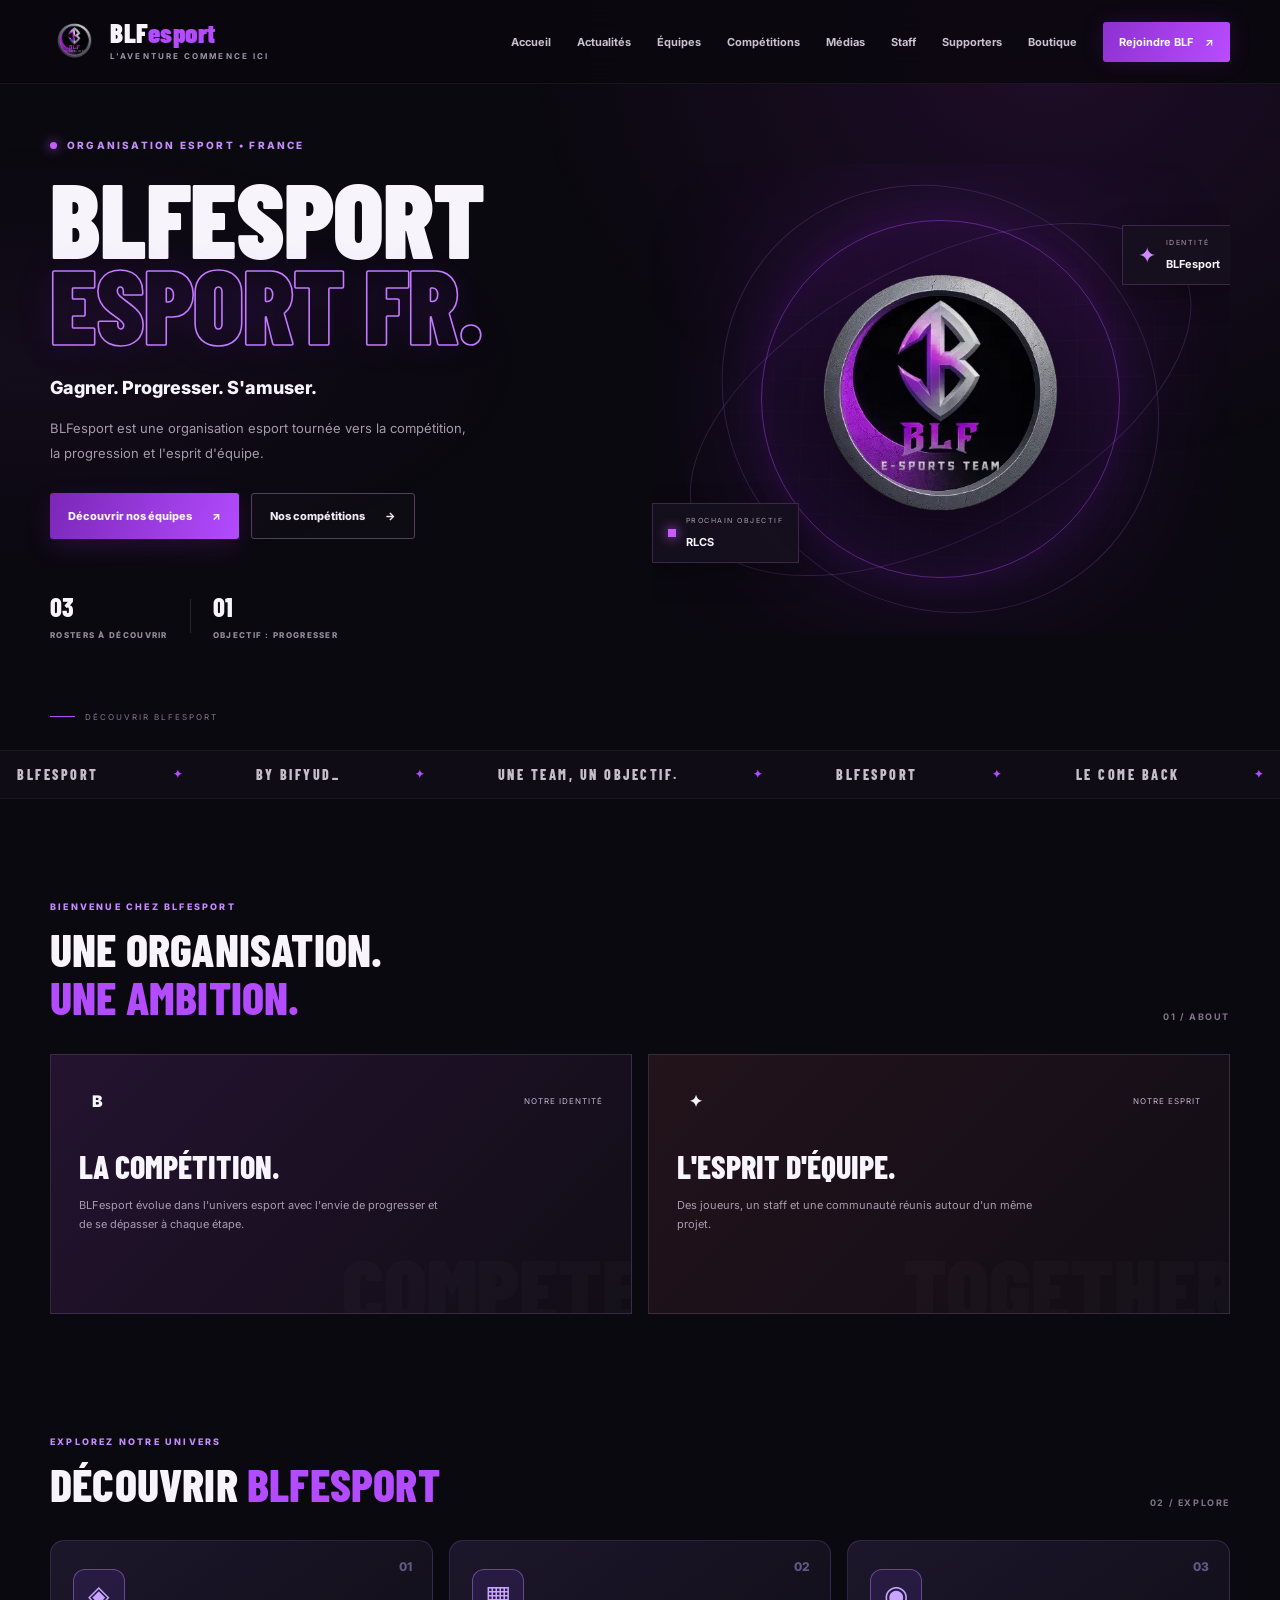
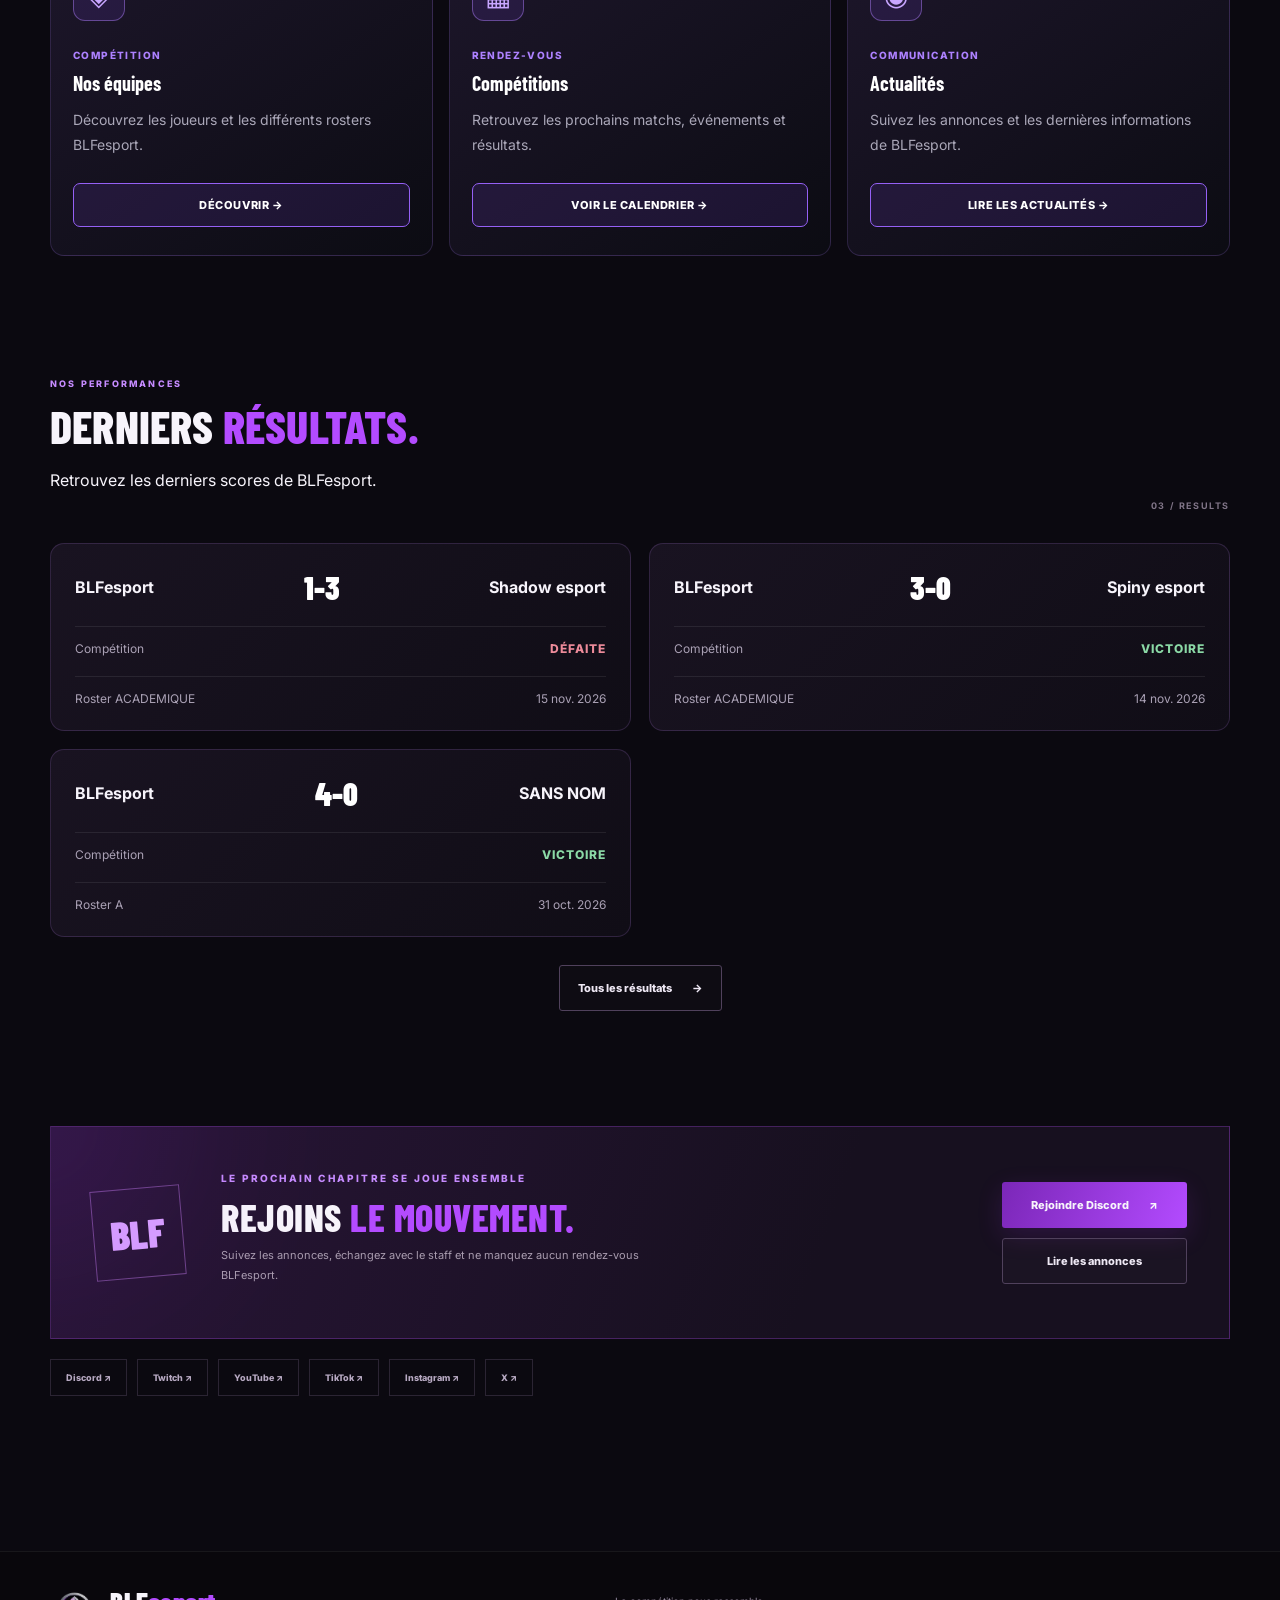
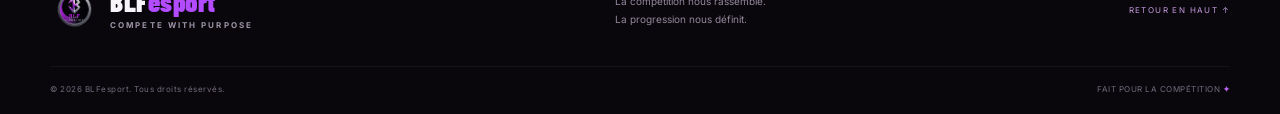
==== commit cb6c1fb7: "Replace PNG logo with WEBP format" ====
--- a/index.html
+++ b/index.html
@@ -147,7 +147,7 @@
 
         <div class="hero-logo-frame">
           <div class="logo-glow"></div>
-         <img src="./assets/blflogo.png" alt="Emblème BLFesport" style="display:block; opacity:1; visibility:visible; width:87%; height:87%; object-fit:contain;">
+        <img src="./assets/blflogo.webp" alt="Emblème BLFesport" style="display:block; opacity:1; visibility:visible; width:87%; height:87%; object-fit:contain;">
         </div>
 
         <div class="floating-tag tag-top">
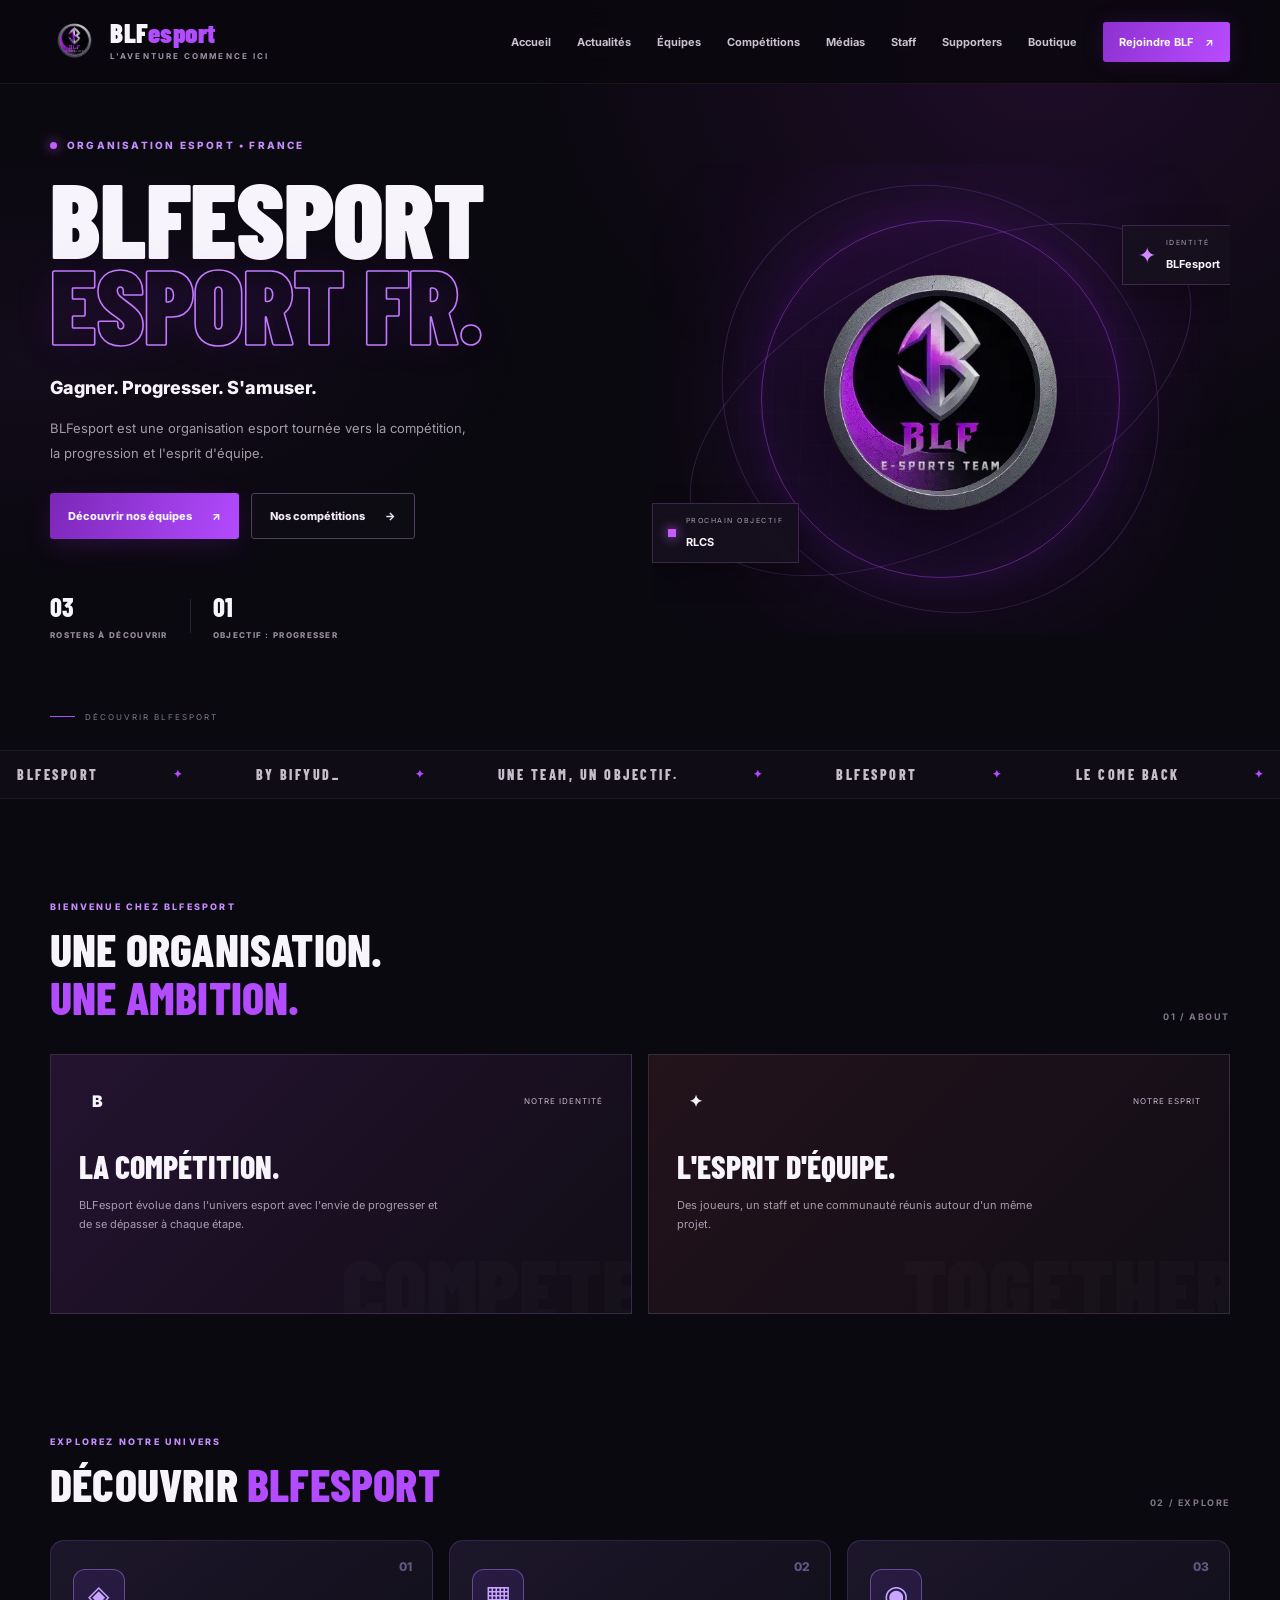
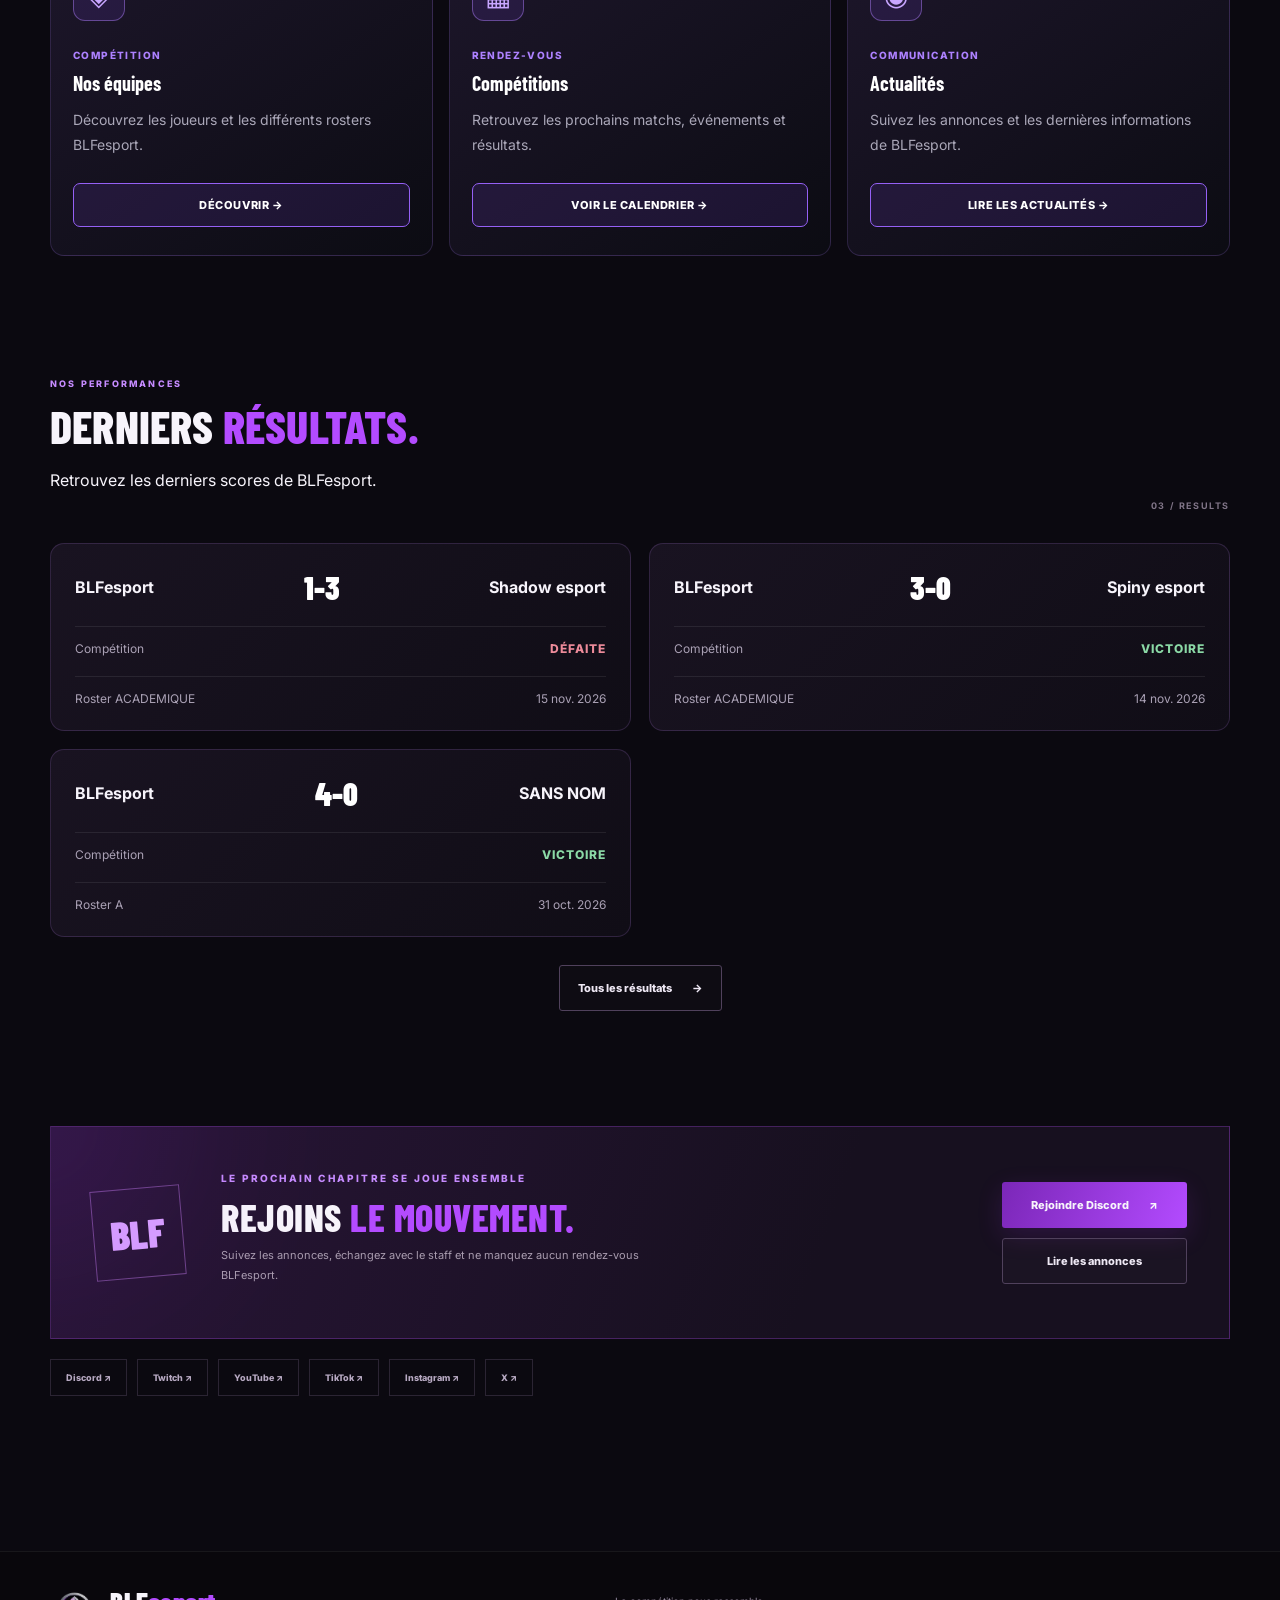
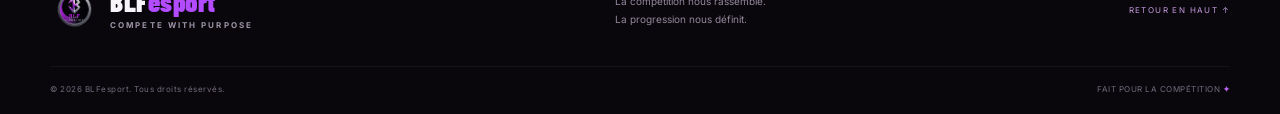
==== commit f6fe5d22: "Replace logo image format from PNG to WEBP" ====
--- a/index.html
+++ b/index.html
@@ -68,7 +68,7 @@
 
   <header class="site-header">
     <a class="brand" href="index.html" aria-label="BLFesport, accueil">
-      <img src="assets/blflogo.png" alt="Logo officiel BLFesport">
+      <img src="assets/blflogo.webp" alt="Logo officiel BLFesport">
       <span>
         BLF<span class="accent">esport</span>
         <small>L'AVENTURE COMMENCE ICI</small>
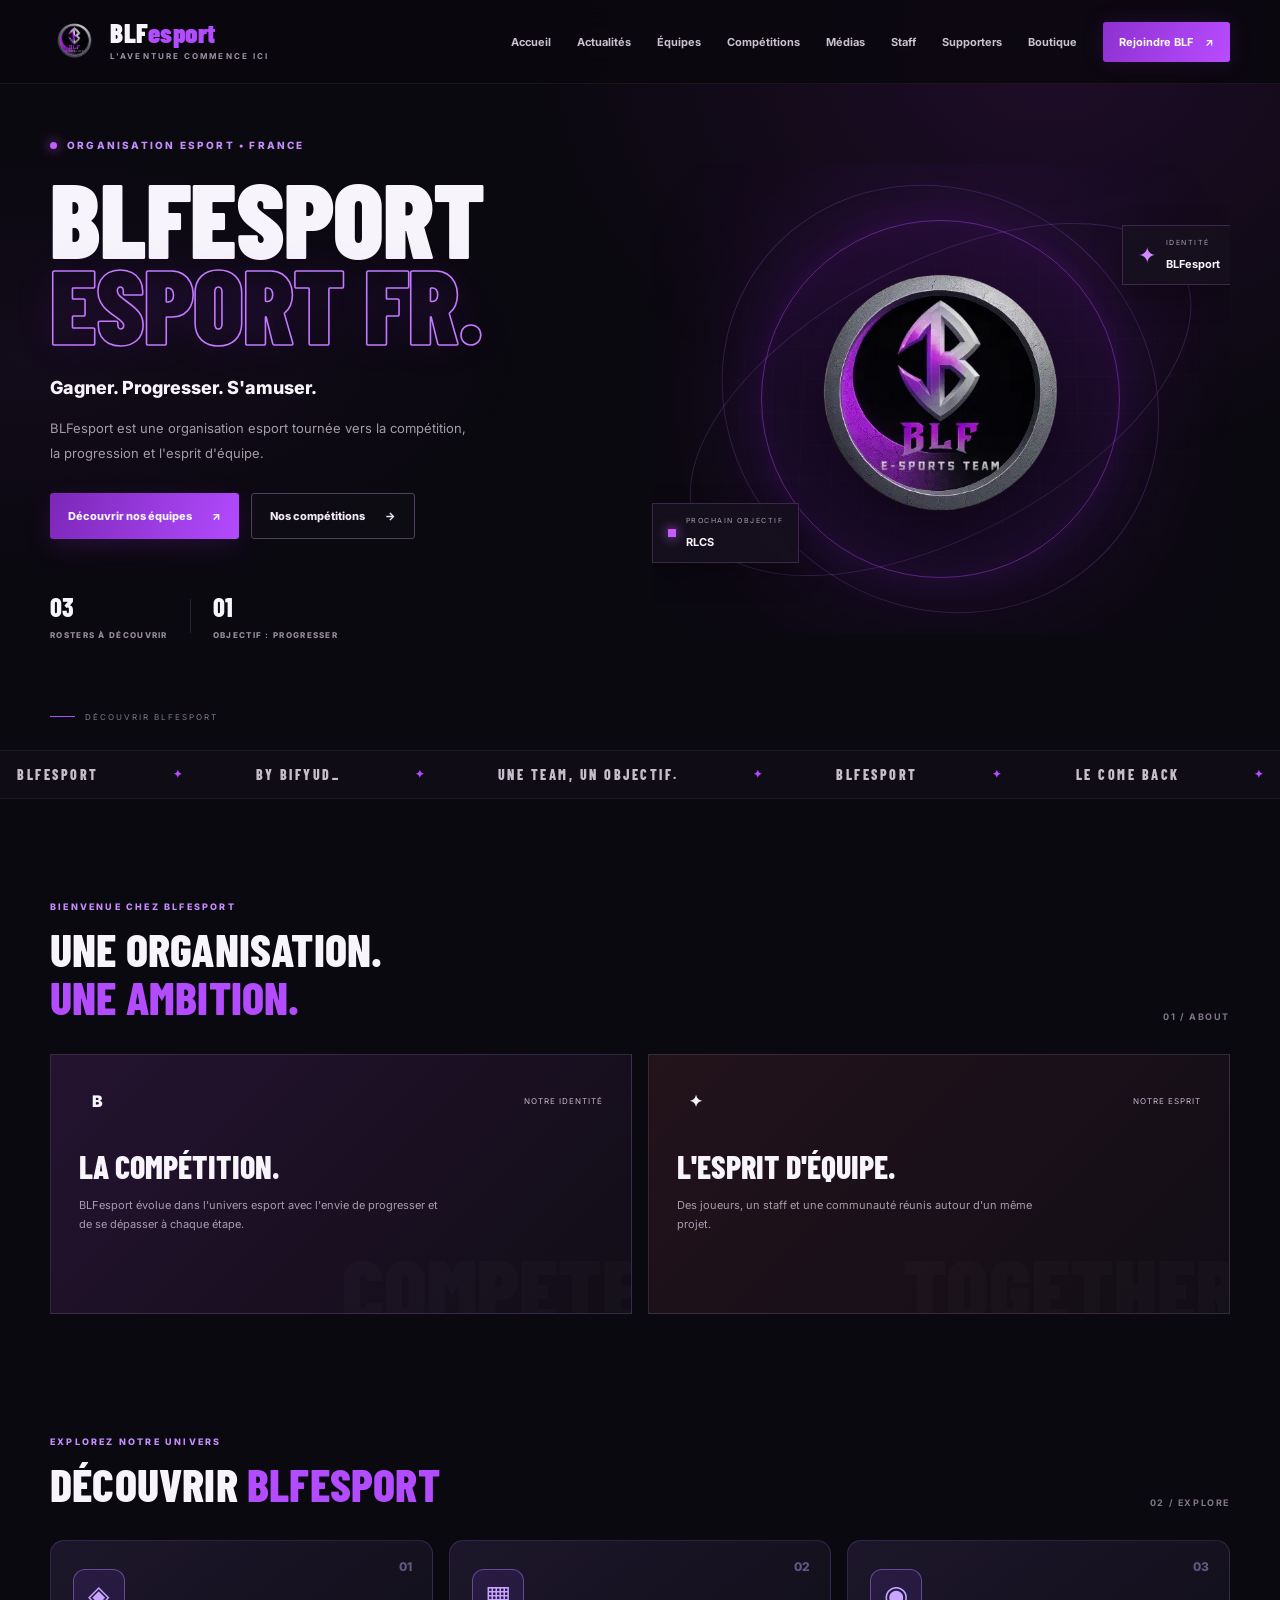
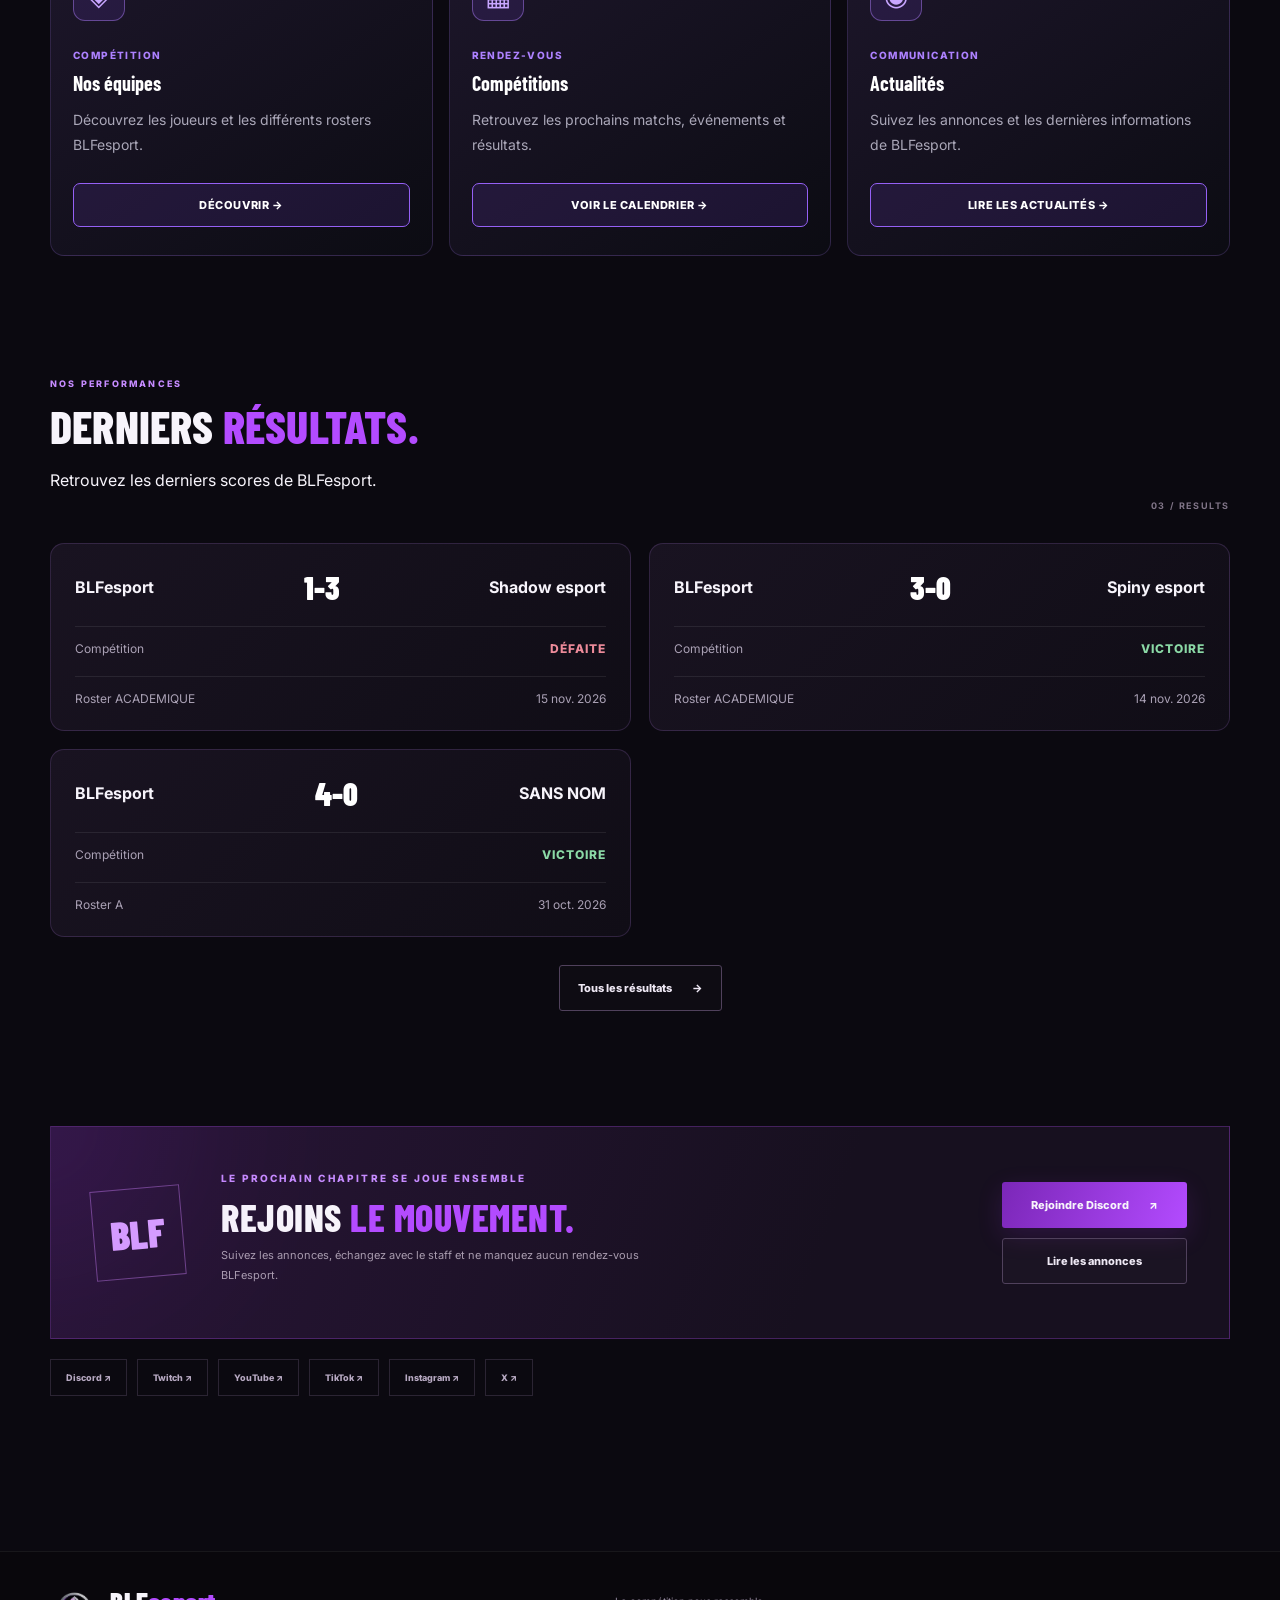
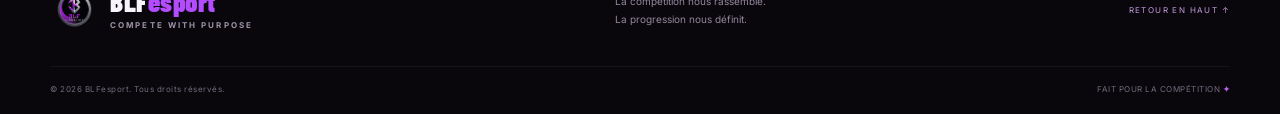
==== commit a9b9c3ec: "Replace PNG logo with WEBP format" ====
--- a/index.html
+++ b/index.html
@@ -327,7 +327,7 @@
   <footer class="site-footer">
     <div class="footer-main">
       <a class="brand footer-brand" href="index.html">
-        <img src="assets/blflogo.png" alt="Logo BLFesport">
+       <img src="assets/blflogo.webp" alt="Logo BLFesport">
         <span>
           BLF<span class="accent">esport</span>
           <small>COMPETE WITH PURPOSE</small>
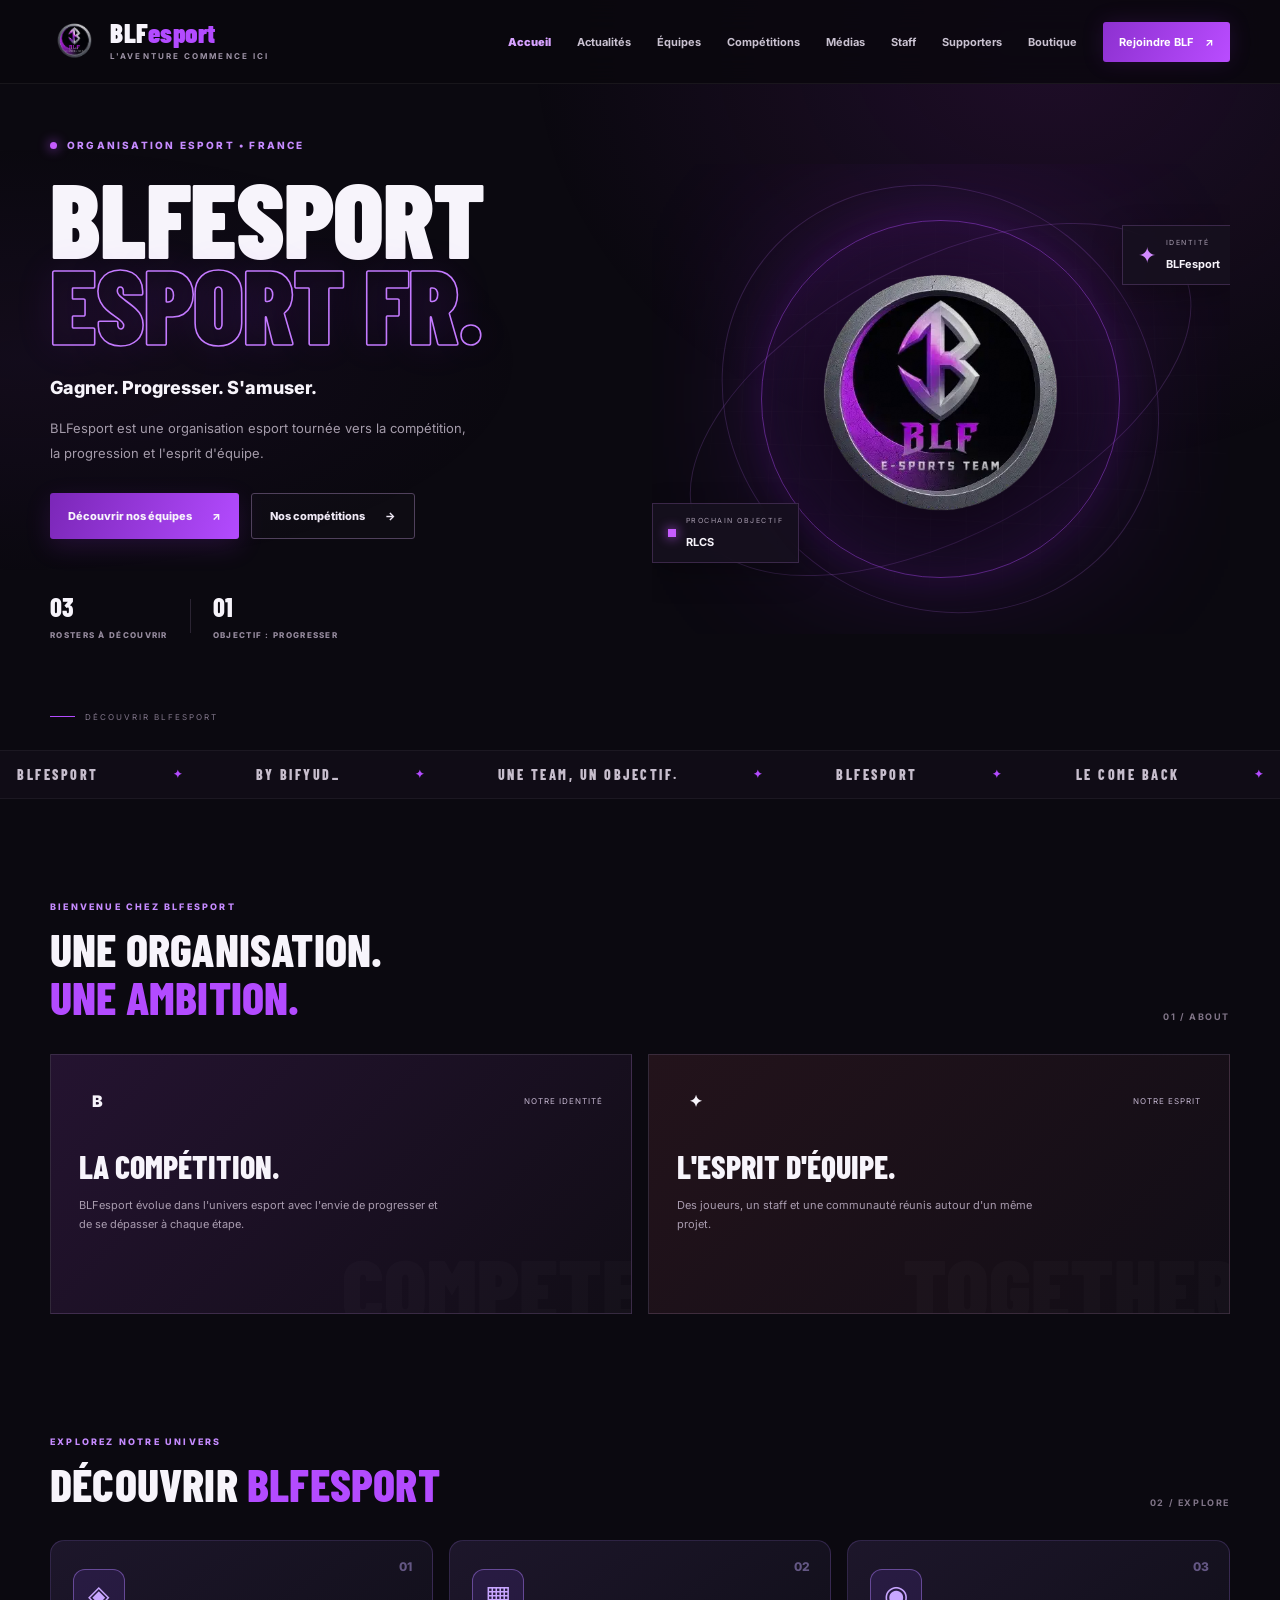
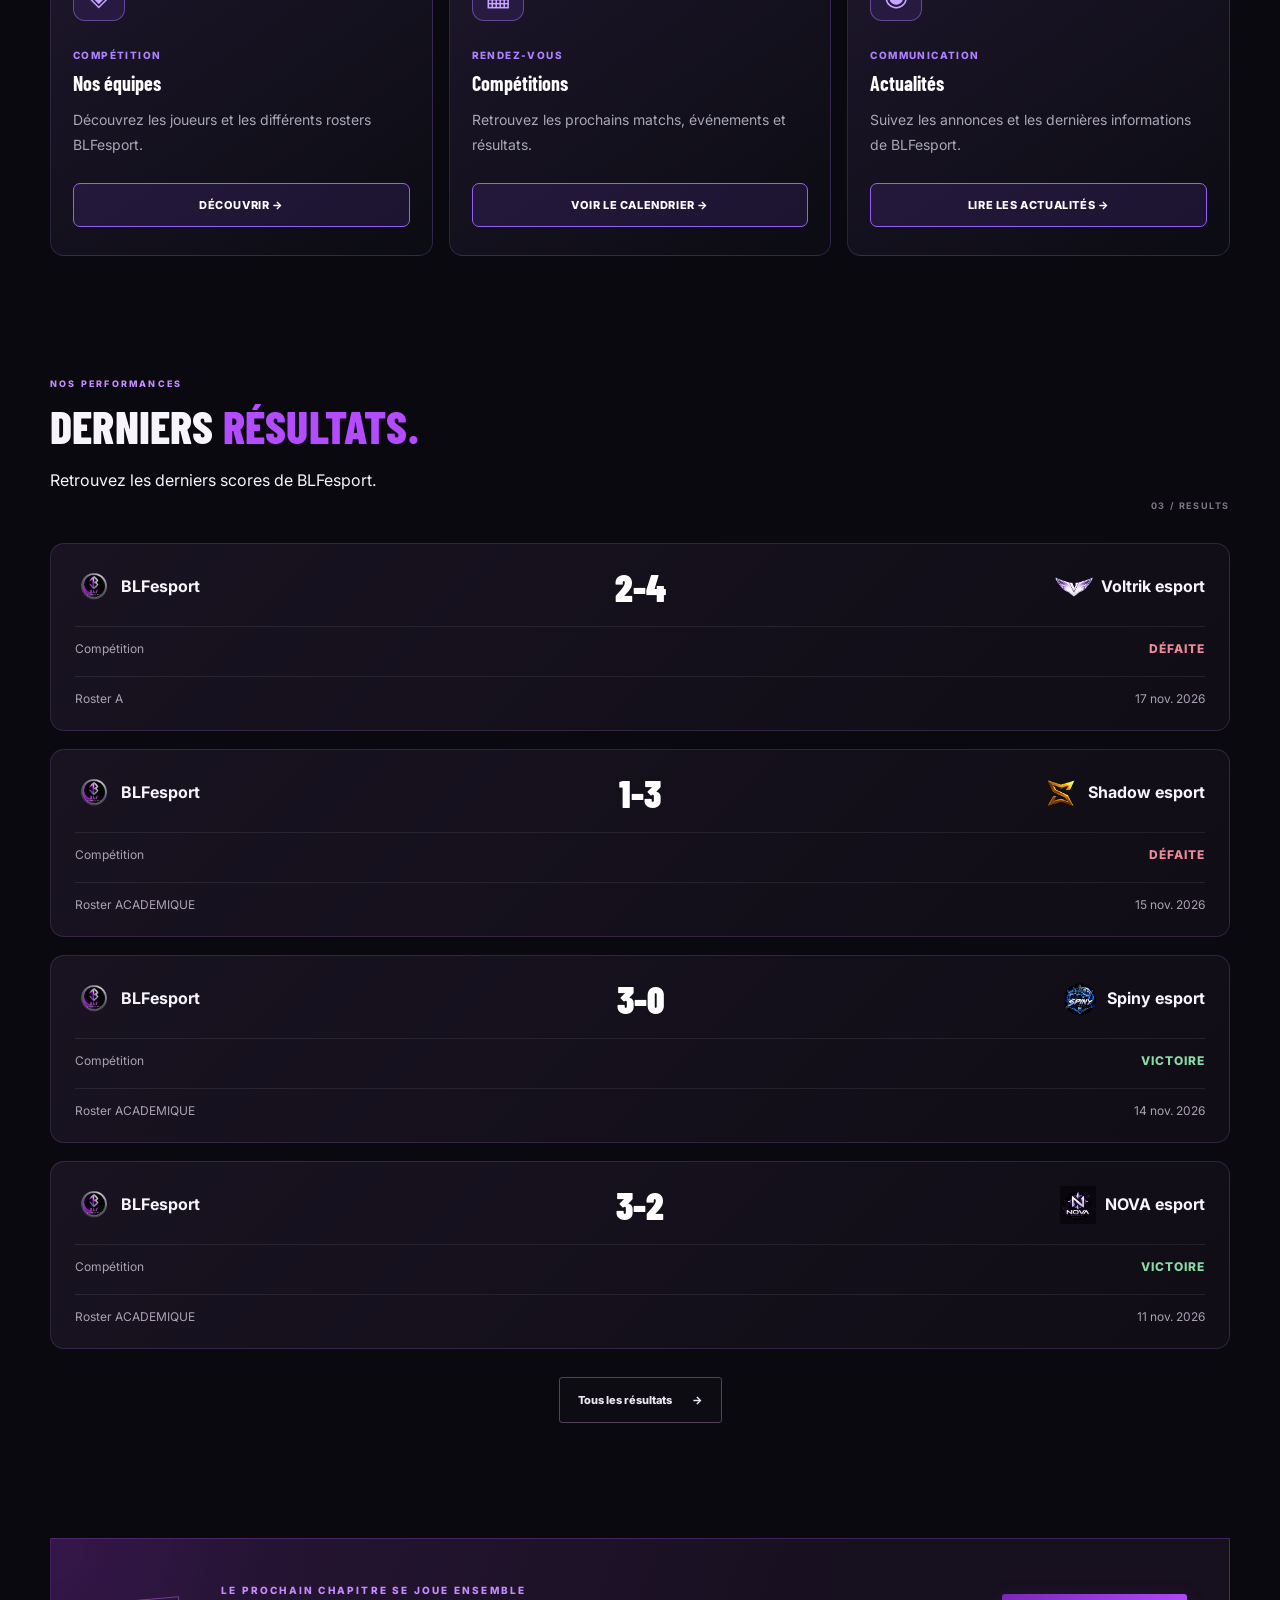
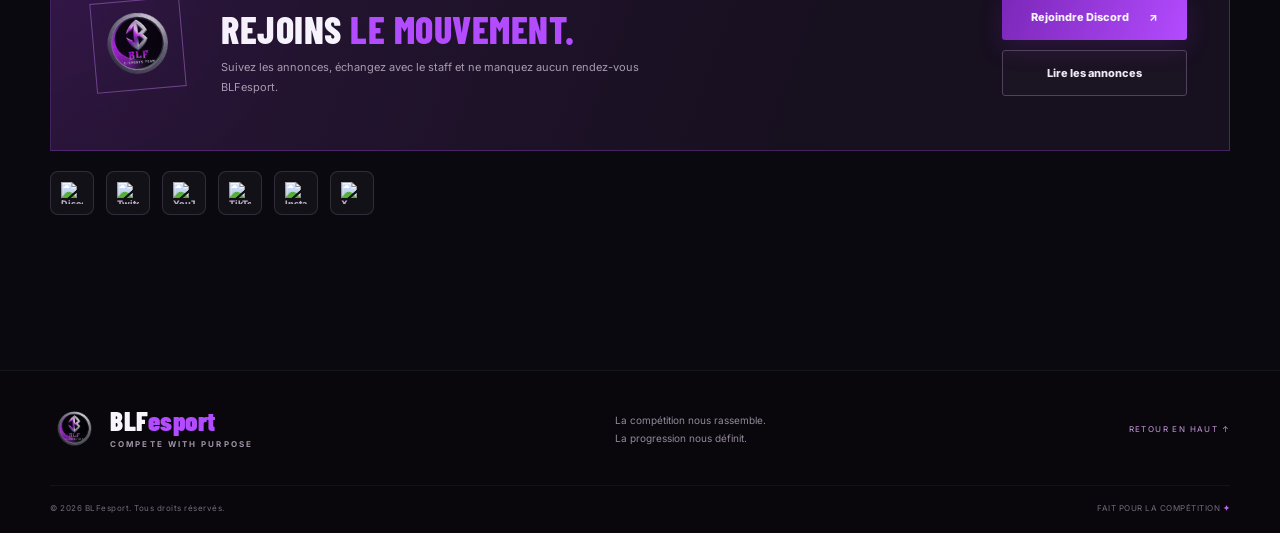
==== commit 4bef5281: "Replace tilted BLF lettering with BLFesport logo in community section" ====
--- a/index.html
+++ b/index.html
@@ -8,12 +8,12 @@
   <meta name="theme-color" content="#100b16">
 
   <!-- SEO -->
-  <meta name="description" content="Bienvenue sur le site officiel de BLFesport. Retrouvez nos équipes Rocket League, nos résultats, nos compétitions, nos actualités et nos dernières annonces.">
+  <meta name="description" content="Découvrez BLFesport, une organisation esport française dédiée à Rocket League : équipes compétitives, joueurs, compétitions, résultats et actualités.">
   <meta name="robots" content="index, follow">
   <meta name="author" content="BLFesport">
   <meta name="google-site-verification" content="SjrH9qywpNc0vTd9iXg2nmUcNMd8NwtEyf8lMH0nRDQ">
 
-  <title>BLFesport — Organisation esport</title>
+  <title>BLFesport | Organisation Esport Rocket League</title>
 
   <!-- Open Graph : Discord et réseaux sociaux -->
   <meta property="og:type" content="website">
@@ -296,7 +296,7 @@
     <!-- COMMUNAUTÉ -->
     <section class="community section-wrap section-block" id="communaute">
       <div class="community-panel">
-        <div class="community-sigil">BLF</div>
+        <div class="community-sigil"><img src="assets/blflogo.png" alt="Logo BLFesport"></div>
 
         <div class="community-copy">
           <p class="eyebrow">LE PROCHAIN CHAPITRE SE JOUE ENSEMBLE</p>
--- a/css/style.css
+++ b/css/style.css
@@ -25,7 +25,12 @@
 html {
   width: 100%;
   overflow-x: clip;
-}body:before{content:"";position:fixed;inset:0;pointer-events:none;z-index:-2;background:radial-gradient(ellipse at 82% 5%,rgba(122,34,153,.18),transparent 35%),radial-gradient(ellipse at 2% 40%,rgba(93,36,129,.1),transparent 28%)}a{color:inherit;text-decoration:none}button{font:inherit}.ambient{position:absolute;width:400px;height:400px;border-radius:50%;filter:blur(120px);opacity:.11;pointer-events:none;z-index:-1}.ambient-one{background:#b42cff;top:450px;left:-260px}.ambient-two{background:#6e23bb;top:1800px;right:-280px}.section-wrap{width:min(var(--max),calc(100% - 48px));margin-inline:auto}.site-header{height:84px;padding:0 max(24px,calc((100% - var(--max))/2));display:flex;align-items:center;justify-content:space-between;border-bottom:1px solid rgba(255,255,255,.06);background:rgba(10,8,14,.84);backdrop-filter:blur(16px);position:sticky;top:0;z-index:50}.brand{display:flex;align-items:center;gap:11px;font-family:"Barlow Condensed",sans-serif;font-weight:900;font-size:27px;letter-spacing:.5px;line-height:.8}.brand img{width:49px;height:49px;object-fit:contain;border-radius:50%}.brand .accent{color:var(--purple)}.brand small{display:block;font:700 8px Inter,sans-serif;letter-spacing:2.1px;color:#9e94a7;margin-top:8px}.main-nav{display:flex;align-items:center;gap:26px}.main-nav>a{font-size:11px;font-weight:700;color:#c9c1d0;transition:color .2s}.main-nav>a:hover{color:#fff}.main-nav .nav-cta{padding:13px 16px;background:linear-gradient(115deg,#8d31d0,#b94cff);border-radius:3px;color:white;box-shadow:0 0 22px #8d31d02a}.nav-cta span{margin-left:9px}.menu-toggle{display:none;background:none;border:0;padding:8px}.menu-toggle span{display:block;width:24px;height:2px;background:white;margin:5px}
+}body:before{content:"";position:fixed;inset:0;pointer-events:none;z-index:-2;background:radial-gradient(ellipse at 82% 5%,rgba(122,34,153,.18),transparent 35%),radial-gradient(ellipse at 2% 40%,rgba(93,36,129,.1),transparent 28%)}a{color:inherit;text-decoration:none}button{font:inherit}.ambient{position:absolute;width:400px;height:400px;border-radius:50%;filter:blur(120px);opacity:.11;pointer-events:none;z-index:-1}.ambient-one{background:#b42cff;top:450px;left:-260px}.ambient-two{background:#6e23bb;top:1800px;right:-280px}.section-wrap{width:min(var(--max),calc(100% - 48px));margin-inline:auto}.site-header{height:84px;padding:0 max(24px,calc((100% - var(--max))/2));display:flex;align-items:center;justify-content:space-between;border-bottom:1px solid rgba(255,255,255,.06);background:rgba(10,8,14,.84);backdrop-filter:blur(16px);position:sticky;top:0;z-index:50}.brand{display:flex;align-items:center;gap:11px;font-family:"Barlow Condensed",sans-serif;font-weight:900;font-size:27px;letter-spacing:.5px;line-height:.8}.brand img{width:49px;height:49px;object-fit:contain;border-radius:50%}.brand .accent{color:var(--purple)}.brand small{display:block;font:700 8px Inter,sans-serif;letter-spacing:2.1px;color:#9e94a7;margin-top:8px}.main-nav{display:flex;align-items:center;gap:26px}.main-nav>a{font-size:11px;font-weight:700;color:#c9c1d0;transition:color .2s}.main-nav>a:hover{color:#fff}
+.main-nav>a.active:not(.nav-cta){
+  color:#d7a2ff;
+  font-weight:900;
+}
+.main-nav .nav-cta{padding:13px 16px;background:linear-gradient(115deg,#8d31d0,#b94cff);border-radius:3px;color:white;box-shadow:0 0 22px #8d31d02a}.nav-cta span{margin-left:9px}.menu-toggle{display:none;background:none;border:0;padding:8px}.menu-toggle span{display:block;width:24px;height:2px;background:white;margin:5px}
 .hero{min-height:620px;display:grid;grid-template-columns:1.02fr .98fr;align-items:center;position:relative;padding-top:52px;padding-bottom:88px}.hero-copy{position:relative;z-index:2;padding-bottom:20px}.eyebrow{font-size:10px;letter-spacing:2.2px;font-weight:800;color:#c68bff;margin:0 0 20px;display:flex;align-items:center;gap:10px}.live-dot{width:7px;height:7px;border-radius:50%;background:#c65cff;box-shadow:0 0 12px #b64aff}.hero h1{font:900 clamp(64px,8.2vw,112px)/.82 "Barlow Condensed",sans-serif;letter-spacing:-1px;margin:0 0 26px}.hero h1 span{color:transparent;-webkit-text-stroke:1.6px #c47aff;text-shadow:0 0 40px #a02aff1c}.hero-lead{font-size:18px;font-weight:800;margin:0 0 12px}.hero-description{color:var(--muted);font-size:13px;line-height:1.9;max-width:420px;margin:0 0 27px}.hero-actions{display:flex;gap:12px;flex-wrap:wrap}.button{min-height:46px;padding:0 18px;display:inline-flex;align-items:center;justify-content:center;gap:20px;font-size:11px;font-weight:800;border-radius:3px;transition:transform .2s,box-shadow .2s,border-color .2s}.button:hover{transform:translateY(-2px)}.button-primary{background:linear-gradient(110deg,#7b27b8,#b34bff);box-shadow:0 8px 26px #9d2fe52a}.button-primary:hover{box-shadow:0 8px 30px #b34bff55}.button-ghost{border:1px solid #50415c;color:#eee8f4;background:#ffffff04}.button-ghost:hover{border-color:var(--purple)}.hero-proof{display:flex;align-items:center;gap:22px;margin-top:52px}.proof-item strong{font:800 26px "Barlow Condensed",sans-serif;display:block}.proof-item span{font-size:8px;letter-spacing:1.3px;color:#968b9e;font-weight:800}.proof-separator{height:34px;width:1px;background:var(--line)}.hero-visual{height:470px;position:relative;display:grid;place-items:center;isolation:isolate}.hero-grid{position:absolute;inset:8% 0;background-image:linear-gradient(#ffffff08 1px,transparent 1px),linear-gradient(90deg,#ffffff08 1px,transparent 1px);background-size:35px 35px;mask-image:radial-gradient(ellipse,black,transparent 70%);transform:perspective(450px) rotateY(-10deg) rotateX(5deg)}.hero-logo-frame{width:min(82%,390px);aspect-ratio:1;position:relative;display:grid;place-items:center;animation:float 6s ease-in-out infinite}.hero-logo-frame:before{content:"";position:absolute;inset:4%;border:1px solid #b34bff75;border-radius:50%;box-shadow:0 0 45px #8e22d32a,inset 0 0 35px #8e22d31e}.hero-logo-frame img{width:87%;height:87%;object-fit:contain;filter:drop-shadow(0 18px 35px #000b);position:relative;z-index:2}.logo-glow{position:absolute;width:70%;height:70%;background:#a72bff;filter:blur(90px);opacity:.27}.hero-orbit{position:absolute;border:1px solid #c178fa30;border-radius:50%;transform:rotate(-28deg)}.orbit-one{width:95%;height:58%}.orbit-two{width:78%;height:88%;transform:rotate(38deg)}.floating-tag{position:absolute;display:flex;align-items:center;gap:10px;padding:12px 15px;background:#17111fd9;border:1px solid #b87be13a;box-shadow:0 10px 30px #0004;backdrop-filter:blur(10px)}.tag-top{top:13%;right:-1%}.tag-bottom{bottom:15%;left:0}.floating-tag small{display:block;font-size:7px;letter-spacing:1.5px;color:#a79caf;margin-bottom:5px}.floating-tag strong{font-size:11px}.tag-icon{color:#d18aff;font-size:22px}.status-square{width:8px;height:8px;background:#c65cff;box-shadow:0 0 12px #c65cff}.hero-vertical{position:absolute;right:-12px;top:42%;writing-mode:vertical-rl;font-size:8px;letter-spacing:2px;color:#84758e}.scroll-cue{position:absolute;bottom:28px;left:0;font-size:8px;letter-spacing:2px;color:#82778b;display:flex;gap:10px;align-items:center}.scroll-cue span{width:25px;height:1px;background:var(--purple)}
 .ticker{overflow:hidden;border-block:1px solid #ffffff0d;background:#100c16;padding:15px 0}.ticker-track{min-width:max-content;display:flex;justify-content:space-around;align-items:center;gap:40px;animation:marquee 28s linear infinite}.ticker-track span{font:800 14px "Barlow Condensed",sans-serif;letter-spacing:2.5px;color:#c7becd}.ticker-track b{font-size:11px;color:var(--purple)}
 .section-block{padding-top:100px;padding-bottom:20px}.section-heading{display:flex;align-items:end;justify-content:space-between;gap:20px;margin-bottom:30px}.section-heading .eyebrow{margin-bottom:12px}.section-heading h2,.community h2{font:800 clamp(34px,5vw,52px)/.95 "Barlow Condensed",sans-serif;letter-spacing:.5px;margin:0}.section-heading h2 span,.community h2 span{color:var(--purple)}.section-index{font-size:9px;letter-spacing:1.6px;color:#817588;font-weight:700}.news-grid{display:grid;grid-template-columns:repeat(3,1fr);gap:16px}.news-card{min-height:250px;background:linear-gradient(140deg,#1b1424,#100d15 78%);border:1px solid var(--line);padding:24px;position:relative;overflow:hidden;display:flex;flex-direction:column;transition:transform .25s,border-color .25s}.news-card:hover{
@@ -1502,3 +1507,603 @@
     width: 105px;
   }
 }
+
+/* LECTEUR TWITCH BLFESPORT */
+.twitch-player {
+  width: 100%;
+  aspect-ratio: 16 / 9;
+  background: #100b16;
+  border: 1px solid var(--line);
+  border-radius: 8px;
+  overflow: hidden;
+}
+
+.twitch-player iframe {
+  display: block;
+  width: 100%;
+  height: 100%;
+  border: 0;
+}
+
+/* BLFesport — Détails des scrims */
+
+.match-details-toggle {
+  grid-column: 1 / -1;
+  justify-self: start;
+  padding: 9px 14px;
+  border: 1px solid #a34be0;
+  background: rgba(179, 75, 255, .08);
+  color: #d6a3ff;
+  font-size: 9px;
+  font-weight: 800;
+  letter-spacing: 1px;
+  cursor: pointer;
+  transition: .2s ease;
+}
+
+.match-details-toggle:hover {
+  background: #8d31d0;
+  color: white;
+}
+
+.match-details-content {
+  grid-column: 1 / -1;
+  width: 100%;
+}
+
+.match-details-content[hidden] {
+  display: none;
+}
+
+.match-details-panel {
+  margin: 8px 0 12px;
+  padding: 22px;
+  border: 1px solid rgba(179, 75, 255, .25);
+  background: linear-gradient(135deg, #191321, #100d16);
+}
+
+.match-details-header {
+  display: flex;
+  justify-content: space-between;
+  gap: 15px;
+  padding-bottom: 15px;
+  border-bottom: 1px solid var(--line);
+}
+
+.match-details-header span,
+.match-details-section h4 {
+  color: #a99bb5;
+  font-size: 9px;
+  letter-spacing: 1.5px;
+}
+
+.match-details-header strong {
+  color: #d6a3ff;
+  font-size: 12px;
+}
+
+.match-details-section {
+  margin-top: 20px;
+}
+
+.match-details-section h4 {
+  margin: 0 0 12px;
+}
+
+.match-details-players {
+  display: flex;
+  flex-wrap: wrap;
+  gap: 9px;
+}
+
+.match-details-players span {
+  padding: 8px 11px;
+  background: #24182f;
+  border: 1px solid #ffffff12;
+  color: #e4d8ed;
+  font-size: 10px;
+}
+
+.match-details-games {
+  display: grid;
+  grid-template-columns: repeat(auto-fit, minmax(110px, 1fr));
+  gap: 9px;
+}
+
+.match-details-game {
+  display: flex;
+  justify-content: space-between;
+  align-items: center;
+  gap: 8px;
+  padding: 12px;
+  background: #21172b;
+  border: 1px solid #ffffff12;
+  font-size: 10px;
+}
+
+.match-details-game strong {
+  color: #d6a3ff;
+  font-size: 13px;
+}
+
+.match-details-game span:last-child {
+  color: #c77aff;
+  font-weight: 800;
+}
+
+@media (max-width: 760px) {
+  .match-details-panel {
+    padding: 16px;
+  }
+}
+
+
+/* BLFesport — Présentation premium des détails */
+
+.match-details-toggle {
+  padding: 10px 18px;
+  border: 1px solid rgba(190, 120, 255, .4);
+  border-radius: 4px;
+  background: linear-gradient(110deg, #38204b, #21152d);
+  color: #e7caff;
+  font-size: 10px;
+  font-weight: 800;
+  letter-spacing: 1.2px;
+  transition: .2s ease;
+}
+
+.match-details-toggle:hover {
+  background: #7135a0;
+  border-color: #bd82ed;
+  color: white;
+  transform: translateY(-2px);
+}
+
+.match-details-players {
+  display: flex;
+  flex-wrap: wrap;
+  gap: 10px;
+}
+
+.match-player-name {
+  padding: 9px 15px;
+  border: 1px solid rgba(190, 120, 255, .2);
+  border-radius: 4px;
+  background: #21172b;
+  color: #e9d8f7;
+  font-size: 11px;
+  font-weight: 700;
+}
+
+.match-details-games {
+  display: grid;
+  grid-template-columns: repeat(auto-fit, minmax(130px, 1fr));
+  gap: 10px;
+}
+
+.match-details-game {
+  min-height: 65px;
+  padding: 13px 15px;
+  border: 1px solid rgba(190, 120, 255, .18);
+  border-radius: 4px;
+  background: linear-gradient(145deg, #21172b, #17111e);
+}
+
+.match-details-game > span:first-child {
+  color: #a99bb5;
+  font-size: 10px;
+  font-weight: 700;
+  letter-spacing: 1px;
+}
+
+.match-details-game strong {
+  color: #f1e5ff;
+  font-size: 18px;
+  font-weight: 900;
+}
+
+.match-details-game span:last-child {
+  color: #d5a0ff;
+  font-size: 9px;
+  font-weight: 900;
+  letter-spacing: 1px;
+}
+
+
+/* BLFesport — Scrim details premium */
+
+.match-details-panel {
+  margin: 14px 0 18px;
+  padding: 24px;
+  background: linear-gradient(145deg, #17121f, #100d16);
+  border: 1px solid rgba(181, 112, 230, .22);
+  border-radius: 8px;
+}
+
+.match-details-header {
+  display: grid;
+  grid-template-columns: 2fr 1fr 1fr;
+  gap: 12px;
+  padding-bottom: 20px;
+  border-bottom: 1px solid rgba(255,255,255,.08);
+}
+
+.match-details-header > div {
+  display: flex;
+  flex-direction: column;
+  gap: 8px;
+}
+
+.match-details-header span,
+.match-details-section h4 {
+  color: #998ba7;
+  font-size: 9px;
+  font-weight: 800;
+  letter-spacing: 1.5px;
+}
+
+.match-details-header strong {
+  color: #ead8fa;
+  font-size: 15px;
+  font-weight: 800;
+}
+
+.match-details-section {
+  margin-top: 24px;
+}
+
+.match-details-section h4 {
+  margin: 0 0 14px;
+}
+
+.match-details-section p {
+  color: #c9bdD2;
+  font-size: 12px;
+  margin: 7px 0;
+}
+
+.match-details-players {
+  display: flex;
+  flex-wrap: wrap;
+  gap: 10px;
+}
+
+.match-player-name {
+  padding: 10px 15px;
+  background: #21172b;
+  border: 1px solid rgba(190,120,255,.2);
+  border-radius: 5px;
+  color: #eee1fa;
+  font-size: 11px;
+  font-weight: 700;
+}
+
+.match-details-games {
+  display: grid;
+  grid-template-columns: repeat(auto-fit, minmax(130px, 1fr));
+  gap: 10px;
+}
+
+.match-details-game {
+  min-height: 76px;
+  padding: 14px;
+  display: flex;
+  align-items: center;
+  justify-content: space-between;
+  gap: 8px;
+  background: #1d1625;
+  border: 1px solid rgba(190,120,255,.16);
+  border-radius: 5px;
+}
+
+.match-details-game > span:first-child {
+  color: #a99bb5;
+  font-size: 9px;
+  font-weight: 800;
+  letter-spacing: 1px;
+}
+
+.match-details-game strong {
+  color: #f2e7ff;
+  font-size: 19px;
+  font-weight: 900;
+}
+
+.match-details-game span:last-child {
+  color: #d4a0ff;
+  font-size: 9px;
+  font-weight: 900;
+}
+
+.match-details-toggle {
+  padding: 11px 18px;
+  background: #21152d;
+  border: 1px solid rgba(190,120,255,.35);
+  border-radius: 4px;
+  color: #dfbaff;
+  font-size: 10px;
+  font-weight: 900;
+  letter-spacing: 1.2px;
+  transition: .2s ease;
+}
+
+.match-details-toggle:hover {
+  background: #7135a0;
+  color: white;
+  border-color: #bd82ed;
+}
+
+@media (max-width: 600px) {
+  .match-details-panel {
+    padding: 16px;
+  }
+
+  .match-details-header {
+    grid-template-columns: 1fr 1fr;
+  }
+
+  .match-details-games {
+    grid-template-columns: repeat(2, minmax(0, 1fr));
+  }
+}
+
+/* BLFesport — Rediffusions des scrims */
+
+.match-replay {
+  display: flex;
+  align-items: center;
+  gap: 16px;
+  margin-top: 18px;
+  padding: 12px;
+  background: #17121f;
+  border: 1px solid rgba(190, 120, 255, .2);
+  border-radius: 6px;
+  text-decoration: none;
+  transition: .2s ease;
+}
+
+.match-replay:hover {
+  border-color: #b879ed;
+  background: #21172b;
+}
+
+.match-replay img {
+  width: 150px;
+  aspect-ratio: 16 / 9;
+  object-fit: cover;
+  border-radius: 4px;
+}
+
+.match-replay > span {
+  color: #dfbaff;
+  font-size: 11px;
+  font-weight: 900;
+  letter-spacing: 1px;
+}
+
+.replay-play {
+  margin-right: 8px;
+  color: white;
+}
+
+@media (max-width: 500px) {
+  .match-replay img {
+    width: 110px;
+  }
+}
+
+
+/* BLFesport — Cartes de résultats de l'accueil : disposition responsive */
+#homeResultsSection .home-result-teams {
+  display: grid;
+  grid-template-columns: minmax(0, 1fr) auto minmax(0, 1fr);
+  align-items: center;
+  gap: 16px;
+}
+
+#homeResultsSection .home-result-team {
+  display: flex;
+  align-items: center;
+  gap: 10px;
+  min-width: 0;
+}
+
+#homeResultsSection .home-result-team--opponent {
+  justify-content: flex-end;
+}
+
+#homeResultsSection .home-result-team img,
+#homeResultsSection .home-result-monogram {
+  width: 42px;
+  height: 42px;
+  flex: 0 0 42px;
+}
+
+#homeResultsSection .home-result-team img {
+  object-fit: contain;
+}
+
+#homeResultsSection .home-result-monogram {
+  display: grid;
+  place-items: center;
+  border: 1px solid rgba(179, 75, 255, .45);
+  border-radius: 50%;
+  background: linear-gradient(145deg, #38204b, #17101f);
+  color: #e4c2ff;
+  font-size: 13px;
+  font-weight: 900;
+}
+
+#homeResultsSection .home-result-team strong {
+  min-width: 0;
+  font-size: 15px;
+  line-height: 1.25;
+  overflow-wrap: anywhere;
+}
+
+#homeResultsSection .home-result-score {
+  font-size: clamp(27px, 3vw, 36px);
+  line-height: 1;
+  text-align: center;
+}
+
+@media (max-width: 650px) {
+  #homeResultsSection .home-result-card {
+    padding: 20px 16px;
+  }
+
+  #homeResultsSection .home-result-teams {
+    grid-template-columns: minmax(0, 1fr) auto minmax(0, 1fr);
+    gap: 8px;
+  }
+
+  #homeResultsSection .home-result-team {
+    gap: 7px;
+  }
+
+  #homeResultsSection .home-result-team--opponent {
+    justify-content: flex-start;
+  }
+
+  #homeResultsSection .home-result-team img,
+  #homeResultsSection .home-result-monogram {
+    width: 32px;
+    height: 32px;
+    flex-basis: 32px;
+  }
+
+  #homeResultsSection .home-result-team strong {
+    font-size: 12px;
+  }
+
+  #homeResultsSection .home-result-score {
+    font-size: 29px;
+  }
+
+  #homeResultsSection .home-result-info {
+    font-size: 11px;
+  }
+}
+
+
+/* Accueil uniquement — correction ferme des cartes résultats */
+#homeResultsSection .home-results-grid {
+  grid-template-columns: minmax(0, 1fr);
+}
+
+#homeResultsSection .home-result-card {
+  width: 100%;
+  min-width: 0;
+  overflow: hidden;
+}
+
+#homeResultsSection .home-result-teams {
+  display: grid !important;
+  grid-template-columns: minmax(0, 1fr) auto minmax(0, 1fr) !important;
+  align-items: center;
+  gap: 12px;
+}
+
+#homeResultsSection .home-result-team {
+  min-width: 0;
+  display: flex;
+  align-items: center;
+  gap: 8px;
+}
+
+#homeResultsSection .home-result-team--opponent {
+  justify-content: flex-end;
+}
+
+#homeResultsSection .home-result-team strong {
+  display: block;
+  min-width: 0;
+  overflow-wrap: anywhere;
+  font-size: clamp(12px, 1.4vw, 16px);
+  line-height: 1.2;
+}
+
+#homeResultsSection .home-result-team img,
+#homeResultsSection .home-result-monogram {
+  width: 38px;
+  height: 38px;
+  flex: 0 0 38px;
+}
+
+#homeResultsSection .home-result-score {
+  font-size: clamp(26px, 4vw, 38px);
+  white-space: nowrap;
+  line-height: 1;
+}
+
+@media (max-width: 650px) {
+  #homeResultsSection .home-result-card {
+    padding: 20px 14px;
+  }
+
+  #homeResultsSection .home-result-teams {
+    gap: 7px;
+  }
+
+  #homeResultsSection .home-result-team {
+    gap: 6px;
+  }
+
+  #homeResultsSection .home-result-team img,
+  #homeResultsSection .home-result-monogram {
+    width: 30px;
+    height: 30px;
+    flex-basis: 30px;
+  }
+
+  #homeResultsSection .home-result-team strong {
+    font-size: 11px;
+  }
+
+  #homeResultsSection .home-result-score {
+    font-size: 25px;
+  }
+}
+
+
+/* BLFesport — Logos des réseaux sociaux dans tous les pieds de page */
+.social-links {
+  display: flex;
+  flex-wrap: wrap;
+  align-items: center;
+  gap: 12px;
+}
+
+.social-link {
+  width: 44px;
+  height: 44px;
+  padding: 10px;
+  display: inline-flex;
+  align-items: center;
+  justify-content: center;
+  border: 1px solid var(--line);
+  border-radius: 8px;
+  background: rgba(255,255,255,.035);
+  transition: transform .2s ease, border-color .2s ease, background .2s ease;
+}
+
+.social-link img {
+  display: block;
+  width: 100%;
+  height: 100%;
+  object-fit: contain;
+}
+
+.social-link:hover {
+  transform: translateY(-3px);
+  border-color: rgba(179,75,255,.75);
+  background: rgba(179,75,255,.12);
+}
+
+@media (max-width: 600px) {
+  .social-link {
+    width: 40px;
+    height: 40px;
+    padding: 9px;
+  }
+}
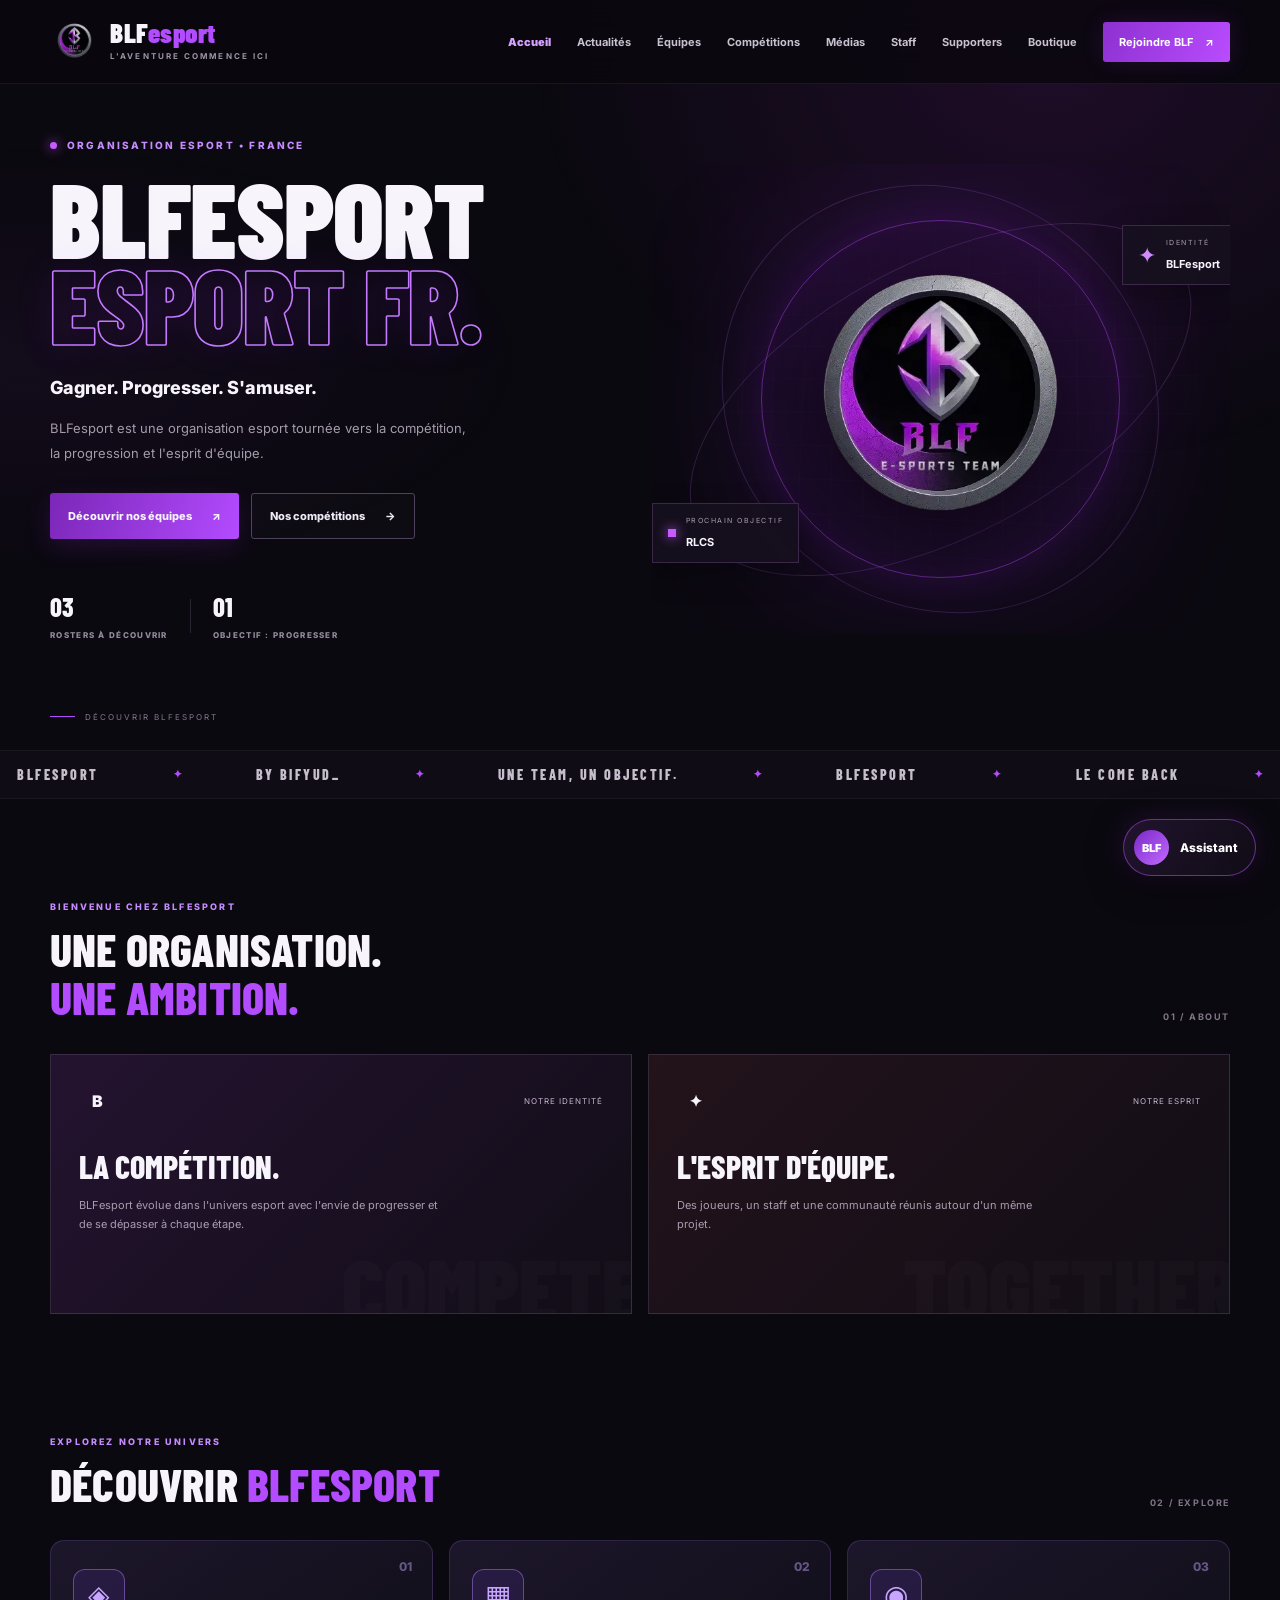
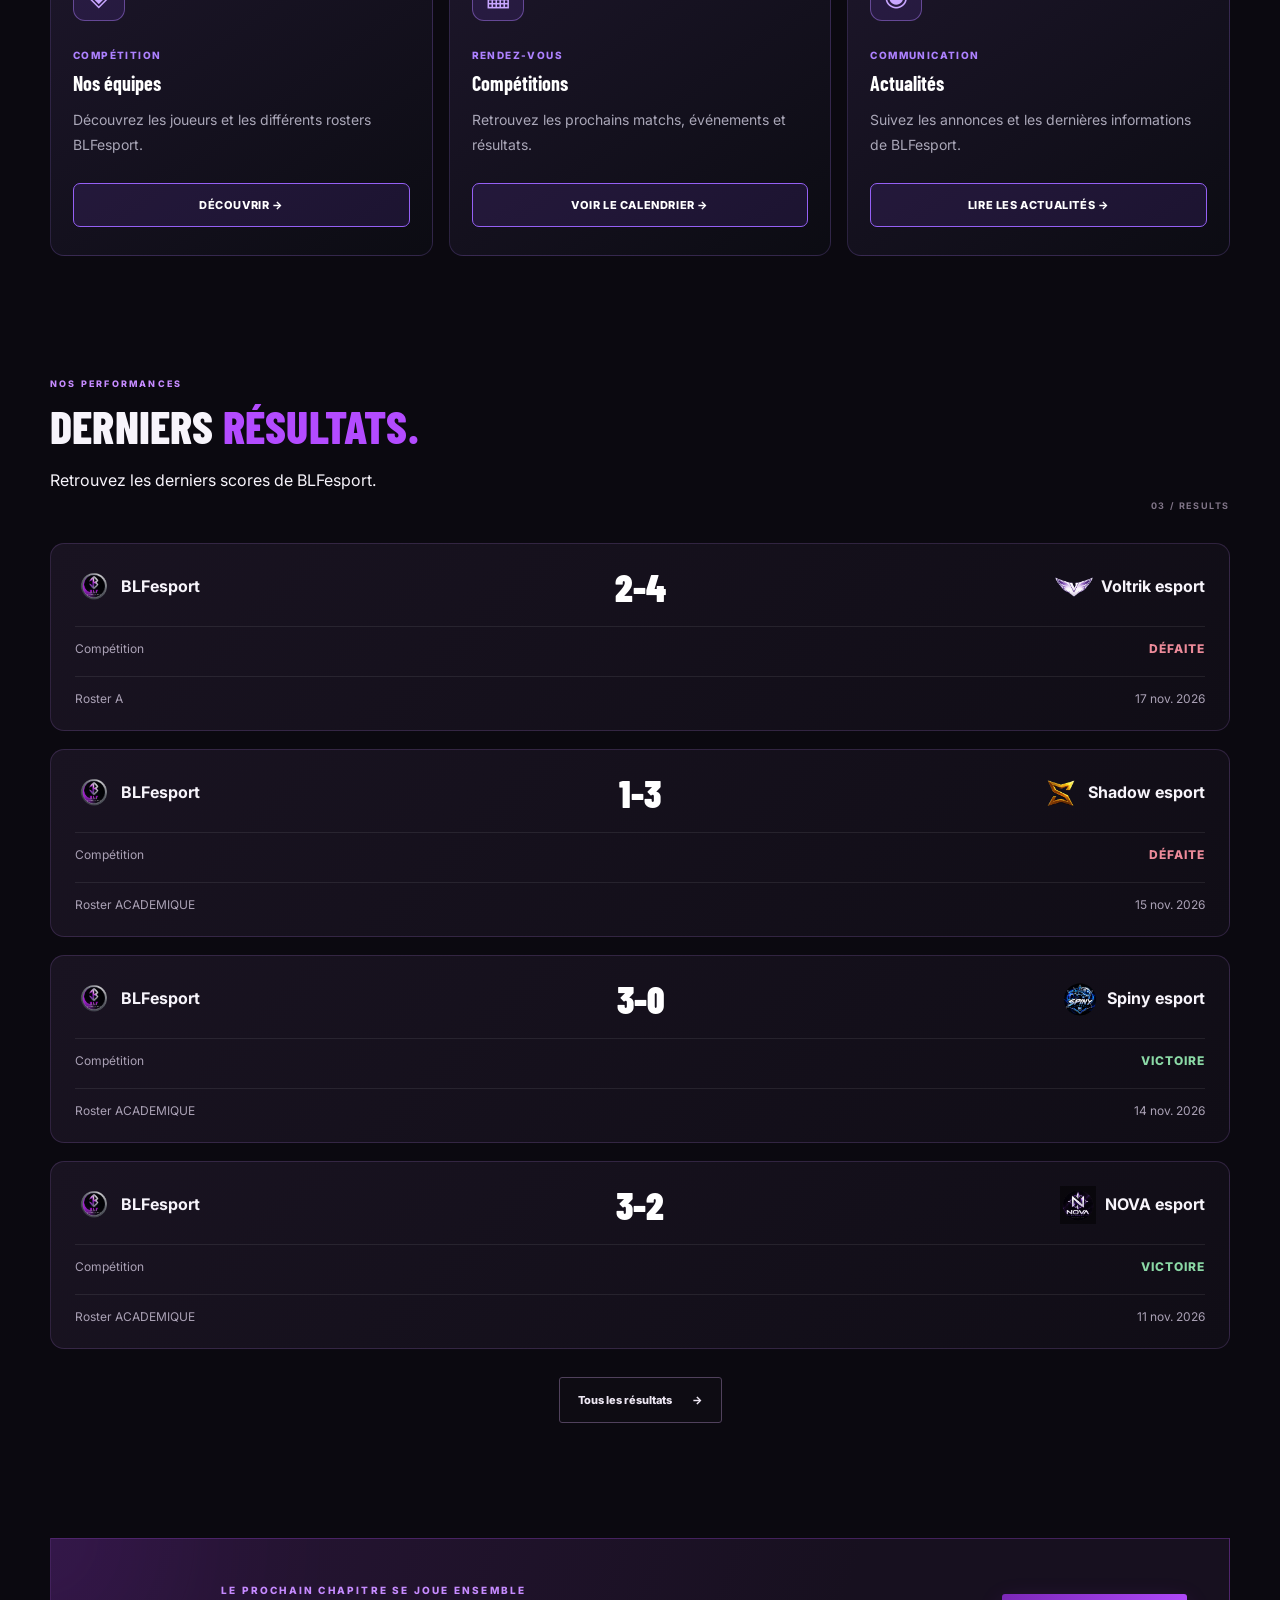
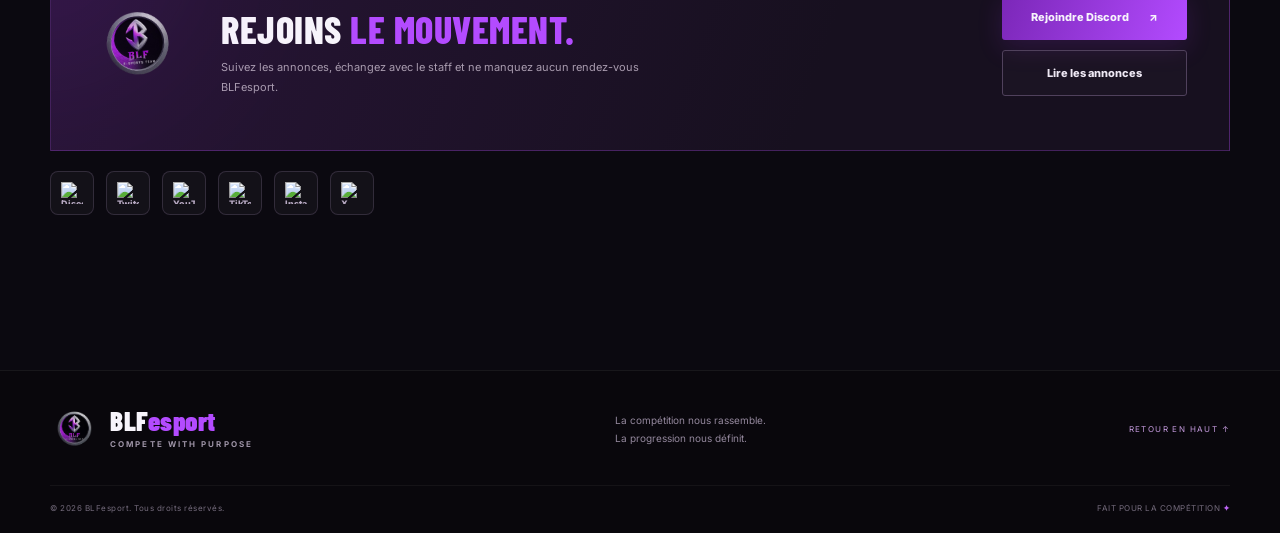
==== commit f106b8d5: "Load BLF Assistant on site pages" ====
--- a/index.html
+++ b/index.html
@@ -348,5 +348,6 @@
       
     </div>
   </footer>
+  <script defer src="js/assistant.js"></script>
 </body>
 </html>
--- a/css/style.css
+++ b/css/style.css
@@ -114,10 +114,10 @@
 }.staff-avatar{width:58px;height:58px;flex-shrink:0;background:linear-gradient(135deg,#4e2468,#21182b);border-radius:3px;display:grid;place-items:center;color:#d3a0ff;font:800 22px "Barlow Condensed",sans-serif;overflow:hidden}.staff-avatar img{width:100%;height:100%;object-fit:cover}.staff-card h3{font:700 20px "Barlow Condensed",sans-serif;margin:2px 0 4px}.staff-card small{font-size:8px;letter-spacing:1px;color:#d29bff;text-transform:uppercase}.staff-card p{font-size:10px;line-height:1.7;color:#a89caf;margin:9px 0 0}
 .partner-grid{display:grid;grid-template-columns:repeat(4,1fr);gap:12px}.partner-card{min-height:120px;border:1px dashed #50405c;background:#120e17;display:flex;flex-direction:column;align-items:center;justify-content:center;text-align:center;padding:15px}.partner-logo{height:36px;max-width:90px;object-fit:contain;margin-bottom:8px;filter:grayscale(1)}.partner-placeholder{font:800 22px "Barlow Condensed",sans-serif;color:#9d8ba9;margin-bottom:8px}.partner-card strong{font-size:10px}.partner-card p{font-size:9px;line-height:1.6;color:#94899c;max-width:190px}.partner-card a{font-size:9px;color:#ce91ff;margin-top:5px}
 .shop-section{background:linear-gradient(180deg,transparent,#120d19 20%,#120d19 80%,transparent)}.shop-grid{display:grid;grid-template-columns:repeat(2,1fr);gap:16px}.shop-card{display:grid;grid-template-columns:160px 1fr;min-height:175px;border:1px solid var(--line);background:#17111e}.shop-image{display:grid;place-items:center;background:radial-gradient(circle,#51276d,#1c1325 70%);color:#d5a4ff;font:900 30px "Barlow Condensed",sans-serif;overflow:hidden}.shop-image img{width:100%;height:100%;object-fit:cover}.shop-body{padding:20px}.shop-body h3{font:700 23px "Barlow Condensed",sans-serif;margin:0 0 6px}.shop-price{font-size:12px;font-weight:800;color:#d7a3ff}.shop-body p{font-size:10px;line-height:1.7;color:#a89cae}.shop-body .button{min-height:34px;padding:0 12px;font-size:9px;margin-top:5px}.shop-note{font-size:10px;color:#9e92a6;margin-top:18px}.shop-note span{color:#c98aff;margin-right:7px}
-.community{padding-top:95px;padding-bottom:90px}.community-panel{position:relative;overflow:hidden;border:1px solid #a94be74d;background:linear-gradient(110deg,#291538,#17101f 65%);padding:42px;display:grid;grid-template-columns:100px 1fr auto;gap:28px;align-items:center}.community-panel:after{content:"";position:absolute;width:260px;height:260px;border-radius:50%;background:#a82eff;filter:blur(100px);opacity:.14;left:-140px;top:-130px}.community-sigil{width:90px;height:90px;border:1px solid #bc78e77a;display:grid;place-items:center;font:900 40px "Barlow Condensed",sans-serif;color:#d7a0ff;transform:rotate(-5deg)}.community-copy .eyebrow{margin-bottom:12px}.community-copy p:last-child{font-size:11px;line-height:1.8;color:#a99caf;max-width:460px}.community h2{font-size:38px}.community-actions{display:flex;flex-direction:column;gap:10px;min-width:185px}.social-links{display:flex;flex-wrap:wrap;gap:10px;margin-top:20px}.social-link{padding:12px 15px;border:1px solid var(--line);font-size:9px;font-weight:800;color:#b7a9c2;transition:all .2s}.social-link:hover{border-color:#ae5ce6;color:#fff}.social-link.unavailable{opacity:.45;cursor:default}.site-footer{border-top:1px solid #ffffff10;background:#09070c;padding:30px max(24px,calc((100% - var(--max))/2)) 20px}.footer-main{display:flex;align-items:center;justify-content:space-between;gap:20px;padding-bottom:28px}.footer-main p{font-size:10px;color:#94889d;line-height:1.8}.back-top{font-size:8px;letter-spacing:1.4px;color:#c49add}.footer-bottom{border-top:1px solid #ffffff0c;padding-top:17px;display:flex;align-items:center;justify-content:space-between;gap:14px;color:#746b7c;font-size:8px;letter-spacing:.5px}.footer-bottom b{color:#bd65f6}.footer-bottom a{color:#9984a6}.reveal{opacity:0;transform:translateY(18px);transition:opacity .7s,transform .7s}.reveal.visible{opacity:1;transform:none}
+.community{padding-top:95px;padding-bottom:90px}.community-panel{position:relative;overflow:hidden;border:1px solid #a94be74d;background:linear-gradient(110deg,#291538,#17101f 65%);padding:42px;display:grid;grid-template-columns:100px 1fr auto;gap:28px;align-items:center}.community-panel:after{content:"";position:absolute;width:260px;height:260px;border-radius:50%;background:#a82eff;filter:blur(100px);opacity:.14;left:-140px;top:-130px}.community-sigil{width:90px;height:90px;border:0;background:transparent;display:grid;place-items:center;transform:rotate(-5deg)}.community-sigil img{display:block;width:100%;height:100%;object-fit:contain}.community-copy .eyebrow{margin-bottom:12px}.community-copy p:last-child{font-size:11px;line-height:1.8;color:#a99caf;max-width:460px}.community h2{font-size:38px}.community-actions{display:flex;flex-direction:column;gap:10px;min-width:185px}.social-links{display:flex;flex-wrap:wrap;gap:10px;margin-top:20px}.social-link{padding:12px 15px;border:1px solid var(--line);font-size:9px;font-weight:800;color:#b7a9c2;transition:all .2s}.social-link:hover{border-color:#ae5ce6;color:#fff}.social-link.unavailable{opacity:.45;cursor:default}.site-footer{border-top:1px solid #ffffff10;background:#09070c;padding:30px max(24px,calc((100% - var(--max))/2)) 20px}.footer-main{display:flex;align-items:center;justify-content:space-between;gap:20px;padding-bottom:28px}.footer-main p{font-size:10px;color:#94889d;line-height:1.8}.back-top{font-size:8px;letter-spacing:1.4px;color:#c49add}.footer-bottom{border-top:1px solid #ffffff0c;padding-top:17px;display:flex;align-items:center;justify-content:space-between;gap:14px;color:#746b7c;font-size:8px;letter-spacing:.5px}.footer-bottom b{color:#bd65f6}.footer-bottom a{color:#9984a6}.reveal{opacity:0;transform:translateY(18px);transition:opacity .7s,transform .7s}.reveal.visible{opacity:1;transform:none}
 @keyframes float{0%,100%{transform:translateY(0)}50%{transform:translateY(-10px)}}@keyframes marquee{to{transform:translateX(-25%)}}@media(prefers-reduced-motion:reduce){*,*:before,*:after{animation-duration:.01ms!important;scroll-behavior:auto!important;transition-duration:.01ms!important}.reveal{opacity:1;transform:none}}
 @media(max-width:1000px){.main-nav{gap:15px}.main-nav>a{font-size:10px}.hero{min-height:560px}.hero-visual{height:400px}.hero-vertical{display:none}.community-panel{grid-template-columns:75px 1fr}.community-sigil{width:70px;height:70px}.community-actions{grid-column:2;flex-direction:row;flex-wrap:wrap}.roster-grid{gap:12px}.roster-card{padding:18px}}
-@media(max-width:760px){.section-wrap{width:min(100% - 32px,var(--max))}.site-header{height:70px;padding:0 16px}.brand{font-size:24px}.brand img{width:43px;height:43px}.menu-toggle{display:block;z-index:52}.main-nav{display:none;position:absolute;top:69px;left:0;right:0;padding:18px 20px 24px;background:#100c16;border-bottom:1px solid var(--line);flex-direction:column;align-items:stretch;gap:0}.main-nav.open{display:flex}.main-nav>a{font-size:12px;padding:13px 5px;border-bottom:1px solid #ffffff0a}.main-nav .nav-cta{margin-top:12px;text-align:center;border:0}.hero{grid-template-columns:1fr;padding-top:54px;padding-bottom:78px;min-height:unset}.hero h1{font-size:clamp(65px,18vw,100px)}.hero-visual{height:350px;grid-row:1;margin-bottom:15px}.hero-copy{grid-row:2}.hero-logo-frame{width:min(68%,280px)}.tag-top{right:3%;top:7%}.tag-bottom{left:2%;bottom:7%}.hero-proof{margin-top:34px}.scroll-cue{bottom:20px}.section-block{padding-top:72px}.section-heading{align-items:start}.section-heading h2{font-size:39px}.section-index{padding-top:5px;font-size:7px}.news-grid,.roster-grid{grid-template-columns:1fr}.news-card{min-height:210px}.next-match{grid-template-columns:1fr;padding:24px}.countdown-wrap{text-align:left}.countdown{justify-content:flex-start}.countdown-unit{min-width:45px}.match-title{font-size:30px}.match-list{border-top:0}.match-row{grid-template-columns:76px 1fr auto;gap:9px;padding:14px 4px}.match-info{grid-column:2;grid-row:2}.match-status{grid-column:3;grid-row:1/3}.stats-row{grid-template-columns:repeat(2,1fr)}.stat-box:nth-child(2){border-right:0}.stat-box:nth-child(-n+2){border-bottom:1px solid var(--line)}.media-layout,.video-grid,.staff-grid{grid-template-columns:1fr}.media-card{min-height:245px}.video-grid{gap:12px}.staff-card{padding:16px}.partner-grid{grid-template-columns:repeat(2,1fr)}.shop-grid{grid-template-columns:1fr}.shop-card{grid-template-columns:115px 1fr}.shop-body{padding:15px}.shop-body h3{font-size:20px}.community-panel{grid-template-columns:1fr;padding:27px;gap:18px}.community-sigil{width:58px;height:58px;font-size:29px}.community h2{font-size:35px}.community-actions{grid-column:1;flex-direction:column}.community-actions .button{width:100%}.footer-main{flex-wrap:wrap}.footer-main p{order:3;flex-basis:100%}.footer-bottom{flex-wrap:wrap;line-height:1.7}.ticker-track{gap:25px}.ticker-track span{font-size:12px}}
+@media(max-width:760px){.section-wrap{width:min(100% - 32px,var(--max))}.site-header{height:70px;padding:0 16px}.brand{font-size:24px}.brand img{width:43px;height:43px}.menu-toggle{display:block;z-index:52}.main-nav{display:none;position:absolute;top:69px;left:0;right:0;padding:18px 20px 24px;background:#100c16;border-bottom:1px solid var(--line);flex-direction:column;align-items:stretch;gap:0}.main-nav.open{display:flex}.main-nav>a{font-size:12px;padding:13px 5px;border-bottom:1px solid #ffffff0a}.main-nav .nav-cta{margin-top:12px;text-align:center;border:0}.hero{grid-template-columns:1fr;padding-top:54px;padding-bottom:78px;min-height:unset}.hero h1{font-size:clamp(65px,18vw,100px)}.hero-visual{height:350px;grid-row:1;margin-bottom:15px}.hero-copy{grid-row:2}.hero-logo-frame{width:min(68%,280px)}.tag-top{right:3%;top:7%}.tag-bottom{left:2%;bottom:7%}.hero-proof{margin-top:34px}.scroll-cue{bottom:20px}.section-block{padding-top:72px}.section-heading{align-items:start}.section-heading h2{font-size:39px}.section-index{padding-top:5px;font-size:7px}.news-grid,.roster-grid{grid-template-columns:1fr}.news-card{min-height:210px}.next-match{grid-template-columns:1fr;padding:24px}.countdown-wrap{text-align:left}.countdown{justify-content:flex-start}.countdown-unit{min-width:45px}.match-title{font-size:30px}.match-list{border-top:0}.match-row{grid-template-columns:76px 1fr auto;gap:9px;padding:14px 4px}.match-info{grid-column:2;grid-row:2}.match-status{grid-column:3;grid-row:1/3}.stats-row{grid-template-columns:repeat(2,1fr)}.stat-box:nth-child(2){border-right:0}.stat-box:nth-child(-n+2){border-bottom:1px solid var(--line)}.media-layout,.video-grid,.staff-grid{grid-template-columns:1fr}.media-card{min-height:245px}.video-grid{gap:12px}.staff-card{padding:16px}.partner-grid{grid-template-columns:repeat(2,1fr)}.shop-grid{grid-template-columns:1fr}.shop-card{grid-template-columns:115px 1fr}.shop-body{padding:15px}.shop-body h3{font-size:20px}.community-panel{grid-template-columns:1fr;padding:27px;gap:18px}.community-sigil{width:58px;height:58px}.community h2{font-size:35px}.community-actions{grid-column:1;flex-direction:column}.community-actions .button{width:100%}.footer-main{flex-wrap:wrap}.footer-main p{order:3;flex-basis:100%}.footer-bottom{flex-wrap:wrap;line-height:1.7}.ticker-track{gap:25px}.ticker-track span{font-size:12px}}
 @media(max-width:390px){.hero-actions .button{width:100%;justify-content:space-between}.floating-tag{padding:9px}.floating-tag strong{font-size:9px}.section-heading h2{font-size:34px}.match-detail{gap:10px}.shop-card{grid-template-columns:95px 1fr}}
 
 .decal-section {
@@ -2107,3 +2107,319 @@
     padding: 9px;
   }
 }
+
+
+/* Correction affichage du Decal BLFesport */
+.decal-section {
+  display: grid;
+  grid-template-columns: minmax(0, 1.1fr) minmax(280px, .9fr);
+  align-items: center;
+  gap: 42px;
+  padding: 48px;
+  text-align: left;
+  border-radius: 8px;
+}
+
+.decal-preview {
+  width: 100%;
+  min-width: 0;
+  margin: 0;
+  padding: 18px;
+}
+
+.decal-preview img {
+  width: 100%;
+  height: auto;
+  max-height: 420px;
+  object-fit: contain;
+}
+
+.decal-content {
+  max-width: none;
+}
+
+.decal-download {
+  display: inline-flex;
+  align-items: center;
+  justify-content: center;
+  margin-top: 18px;
+  padding: 15px 24px;
+  border-radius: 5px;
+  color: #fff;
+  text-decoration: none;
+  font-size: 12px;
+  font-weight: 800;
+  background: linear-gradient(110deg, #7b27b8, #b34bff);
+  border: 1px solid #b66aff;
+  box-shadow: 0 8px 26px #9d2fe52a;
+  transition: transform .2s ease, box-shadow .2s ease;
+}
+
+.decal-download:hover {
+  transform: translateY(-2px);
+  box-shadow: 0 8px 30px #b34bff55;
+}
+
+@media (max-width: 760px) {
+  .decal-section {
+    grid-template-columns: 1fr;
+    gap: 24px;
+    padding: 24px 18px;
+  }
+
+  .decal-preview {
+    max-width: 100%;
+  }
+}
+
+
+/* Alignement des miniatures YouTube — page Médias */
+#videoGrid {
+  align-items: stretch;
+}
+
+#videoGrid > .video-card {
+  min-width: 0;
+  align-self: stretch;
+}
+
+#videoGrid .video-thumb {
+  display: block;
+  width: 100%;
+  aspect-ratio: 16 / 9;
+  padding: 0;
+  line-height: 0;
+  overflow: hidden;
+}
+
+#videoGrid .video-thumb img {
+  display: block;
+  width: 100%;
+  height: 100%;
+  aspect-ratio: 16 / 9;
+  object-fit: cover;
+  object-position: center;
+  margin: 0;
+}
+
+
+/* BLFesport — enrichissement des pages Équipes, Staff, Supporters et Boutique */
+.page-feature-grid {
+  display: grid;
+  grid-template-columns: repeat(3, minmax(0, 1fr));
+  gap: 14px;
+  margin-top: 28px;
+}
+
+.page-feature {
+  display: flex;
+  align-items: flex-start;
+  gap: 15px;
+  min-width: 0;
+  padding: 22px;
+  background: linear-gradient(145deg, #191321, #100d16);
+  border: 1px solid rgba(179, 75, 255, .2);
+  border-radius: 7px;
+}
+
+.page-feature-index {
+  flex: 0 0 auto;
+  color: #c77aff;
+  font: 800 22px/1 "Barlow Condensed", sans-serif;
+}
+
+.page-feature h3,
+.staff-intro-panel h3,
+.shop-coming-copy h3 {
+  margin: 0 0 8px;
+  color: #f4edf9;
+  font: 800 22px/1.05 "Barlow Condensed", sans-serif;
+}
+
+.page-feature p,
+.staff-intro-panel p,
+.shop-coming-copy p {
+  margin: 0;
+  color: #a99caf;
+  font-size: 11px;
+  line-height: 1.8;
+}
+
+.staff-intro-panel,
+.shop-coming-panel {
+  display: flex;
+  align-items: center;
+  gap: 24px;
+  margin-top: 34px;
+  padding: 28px;
+  background: linear-gradient(110deg, #241630, #14101a 72%);
+  border: 1px solid rgba(179, 75, 255, .26);
+  border-radius: 8px;
+}
+
+.staff-intro-mark,
+.shop-coming-icon {
+  display: grid;
+  flex: 0 0 76px;
+  width: 76px;
+  height: 76px;
+  place-items: center;
+  background: rgba(255,255,255,.035);
+  border: 1px solid rgba(179,75,255,.3);
+  border-radius: 8px;
+}
+
+.staff-intro-mark img,
+.shop-coming-icon img {
+  width: 70%;
+  height: 70%;
+  object-fit: contain;
+}
+
+.staff-intro-panel h3 span,
+.shop-coming-copy h3 span {
+  color: #c77aff;
+}
+
+.staff-intro-panel .eyebrow,
+.shop-coming-copy .eyebrow {
+  display: block;
+  margin-bottom: 9px;
+}
+
+.supporters-partners .section-heading-note {
+  max-width: 300px;
+  margin: 0;
+  color: #a99caf;
+  font-size: 11px;
+  line-height: 1.7;
+}
+
+.supporters-partners .partner-grid {
+  grid-template-columns: repeat(auto-fit, minmax(220px, 1fr));
+  gap: 16px;
+}
+
+.supporters-partners .partner-card {
+  min-height: 190px;
+  padding: 25px;
+  border-style: solid;
+  border-color: rgba(179,75,255,.22);
+  border-radius: 8px;
+  background: linear-gradient(145deg, #191321, #100d16);
+}
+
+.supporters-partners .partner-logo {
+  width: min(100%, 180px);
+  height: 62px;
+  margin-bottom: 18px;
+  filter: none;
+}
+
+.supporters-partners .partner-card strong {
+  font-size: 15px;
+}
+
+.supporters-partners .partner-card p {
+  max-width: 320px;
+  font-size: 11px;
+  line-height: 1.8;
+}
+
+.supporters-partners .partner-card a {
+  margin-top: 12px;
+  font-size: 10px;
+  font-weight: 800;
+}
+
+.supporters-ways {
+  padding-top: 25px;
+}
+
+.shop-coming-panel {
+  justify-content: space-between;
+  margin-top: 30px;
+}
+
+.shop-coming-copy {
+  flex: 1;
+  min-width: 0;
+}
+
+.shop-coming-copy p {
+  max-width: 680px;
+}
+
+.shop-coming-panel > .button {
+  flex: 0 0 auto;
+  white-space: nowrap;
+}
+
+@media (max-width: 760px) {
+  .page-feature-grid {
+    grid-template-columns: 1fr;
+    gap: 10px;
+  }
+
+  .page-feature {
+    padding: 18px;
+  }
+
+  .staff-intro-panel,
+  .shop-coming-panel {
+    align-items: flex-start;
+    flex-direction: column;
+    gap: 17px;
+    padding: 22px;
+  }
+
+  .staff-intro-mark,
+  .shop-coming-icon {
+    width: 58px;
+    height: 58px;
+    flex-basis: 58px;
+  }
+
+  .shop-coming-panel > .button {
+    width: 100%;
+    white-space: normal;
+  }
+
+  .supporters-partners .section-heading {
+    display: block;
+  }
+
+  .supporters-partners .section-heading-note {
+    margin-top: 12px;
+  }
+}
+
+@media (min-width: 761px) {
+  .team-features .page-feature {
+    min-height: 132px;
+  }
+}
+
+
+/* BLF Assistant */
+#blf-assistant{position:fixed;right:24px;bottom:24px;z-index:9999;font-family:Inter,Arial,sans-serif}
+.blf-ai-launch{display:flex;align-items:center;gap:11px;padding:10px 17px 10px 10px;border:1px solid #b34bff88;border-radius:40px;background:linear-gradient(125deg,#21142d,#100c16);color:#fff;box-shadow:0 8px 35px #0009,0 0 24px #a33be533;cursor:pointer;font-weight:800;font-size:12px}
+.blf-ai-mark{width:35px;height:35px;border-radius:50%;display:grid;place-items:center;background:linear-gradient(135deg,#7b28c9,#c16aff);font-size:11px;font-weight:900}
+.blf-ai-panel{width:min(370px,calc(100vw - 28px));height:min(530px,calc(100dvh - 110px));display:flex;flex-direction:column;overflow:hidden;border:1px solid #a64be65c;border-radius:12px;background:#100c16;box-shadow:0 20px 70px #000b,0 0 35px #9c3ae51c}
+.blf-ai-panel[hidden],.blf-ai-launch[hidden]{display:none}
+.blf-ai-head{display:flex;align-items:center;justify-content:space-between;padding:17px 18px;background:linear-gradient(110deg,#281638,#17101f);border-bottom:1px solid #ffffff13}
+.blf-ai-head strong{display:block;font-size:14px}.blf-ai-head small{display:block;margin-top:4px;color:#b5a8c0;font-size:10px}
+.blf-ai-close{border:0;background:transparent;color:#ddd;font-size:25px;cursor:pointer}
+.blf-ai-messages{flex:1;overflow:auto;padding:16px;display:flex;flex-direction:column;gap:11px}
+.blf-ai-msg{max-width:88%;padding:11px 13px;border-radius:10px;font-size:12px;line-height:1.65;white-space:pre-wrap;overflow-wrap:anywhere}
+.blf-ai-msg.bot{align-self:flex-start;background:#21182a;border:1px solid #ffffff0d;color:#eee7f3}
+.blf-ai-msg.user{align-self:flex-end;background:#7130a4;color:#fff}
+.blf-ai-msg.error{border-color:#a84b4b;color:#ffcaca}
+.blf-ai-msg.pending{color:#b9a8c5}
+.blf-ai-form{display:flex;gap:8px;padding:12px;border-top:1px solid #ffffff12}
+.blf-ai-form input{flex:1;min-width:0;padding:12px;border:1px solid #594267;border-radius:6px;background:#17111f;color:#fff;font:12px Inter,Arial;outline:none}
+.blf-ai-form input:focus{border-color:#b34bff}
+.blf-ai-form button{width:42px;border:0;border-radius:6px;background:linear-gradient(120deg,#812dc1,#b34bff);color:white;font-size:18px;cursor:pointer}
+.blf-ai-form button:disabled{opacity:.45;cursor:wait}
+.blf-ai-foot{padding:0 13px 12px;color:#82768c;font-size:9px;line-height:1.5}
+@media(max-width:600px){#blf-assistant{right:14px;bottom:14px}.blf-ai-panel{height:min(550px,calc(100dvh - 90px))}}
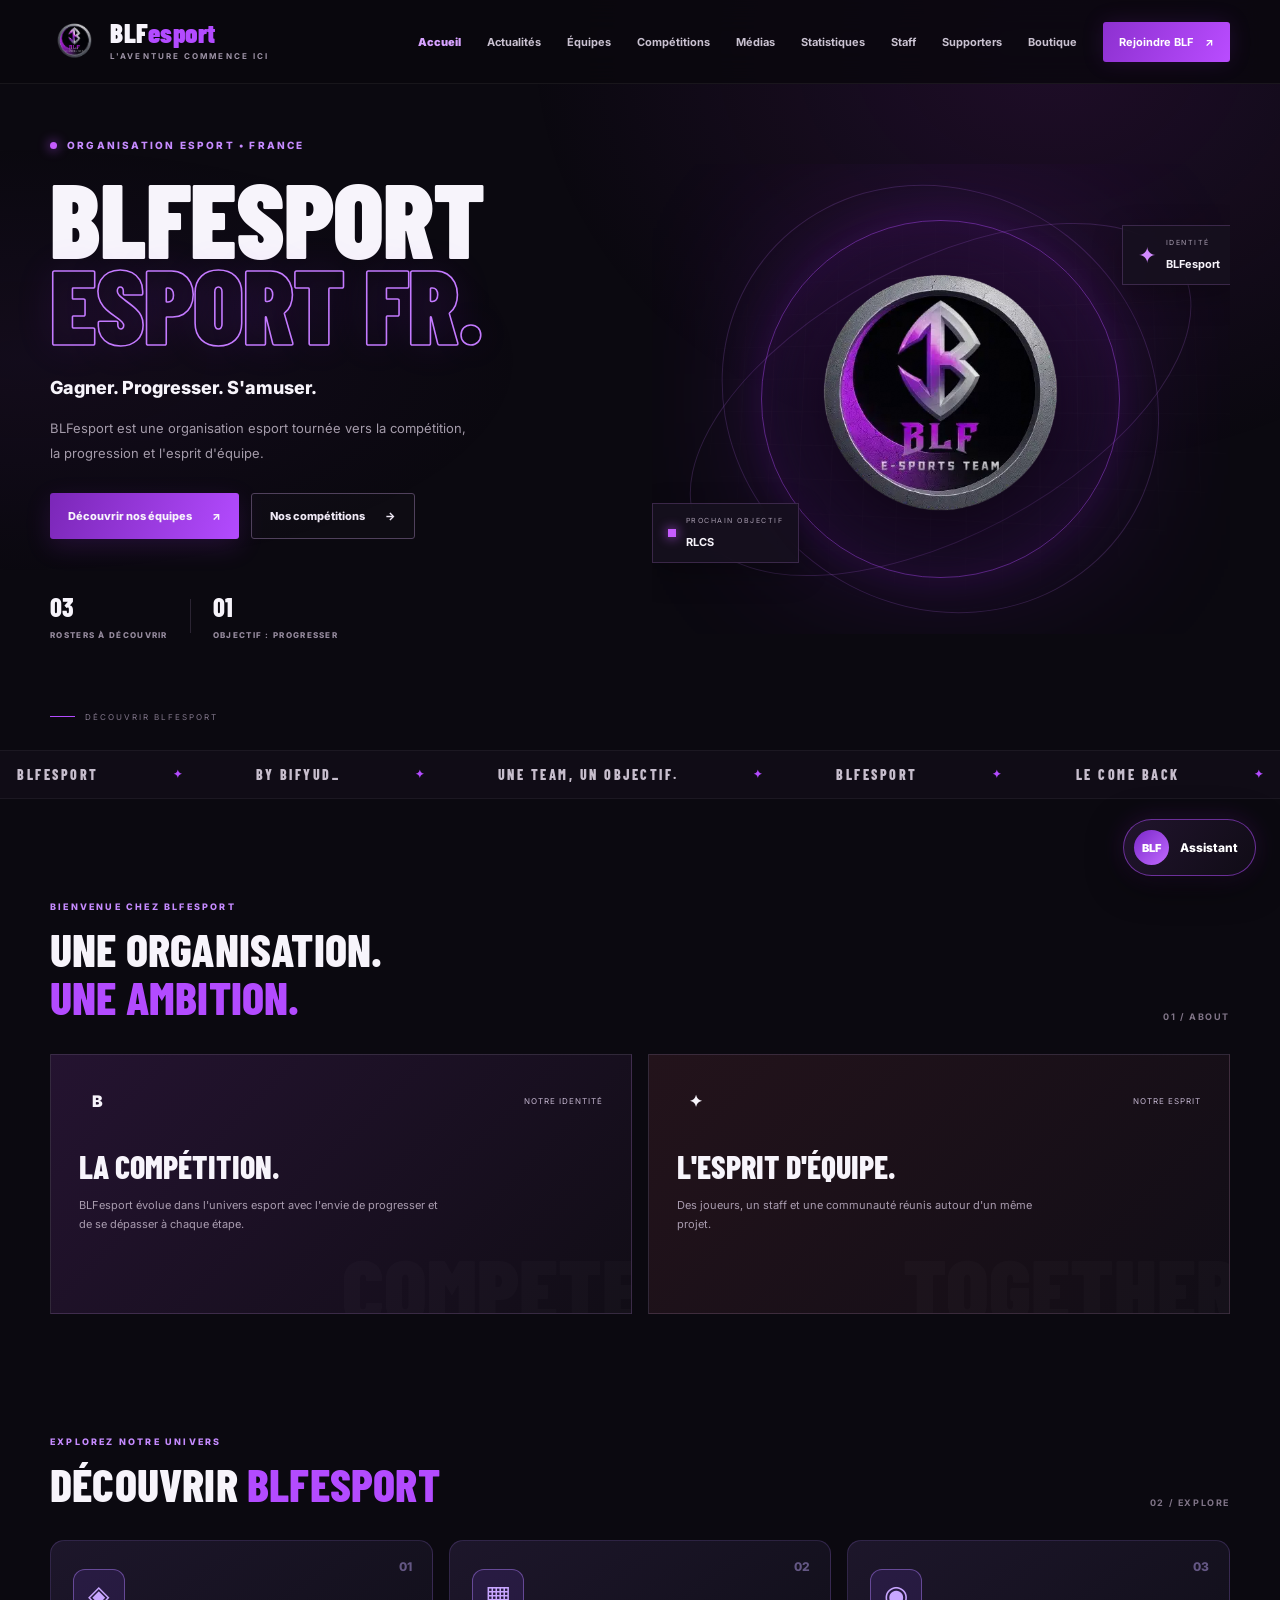
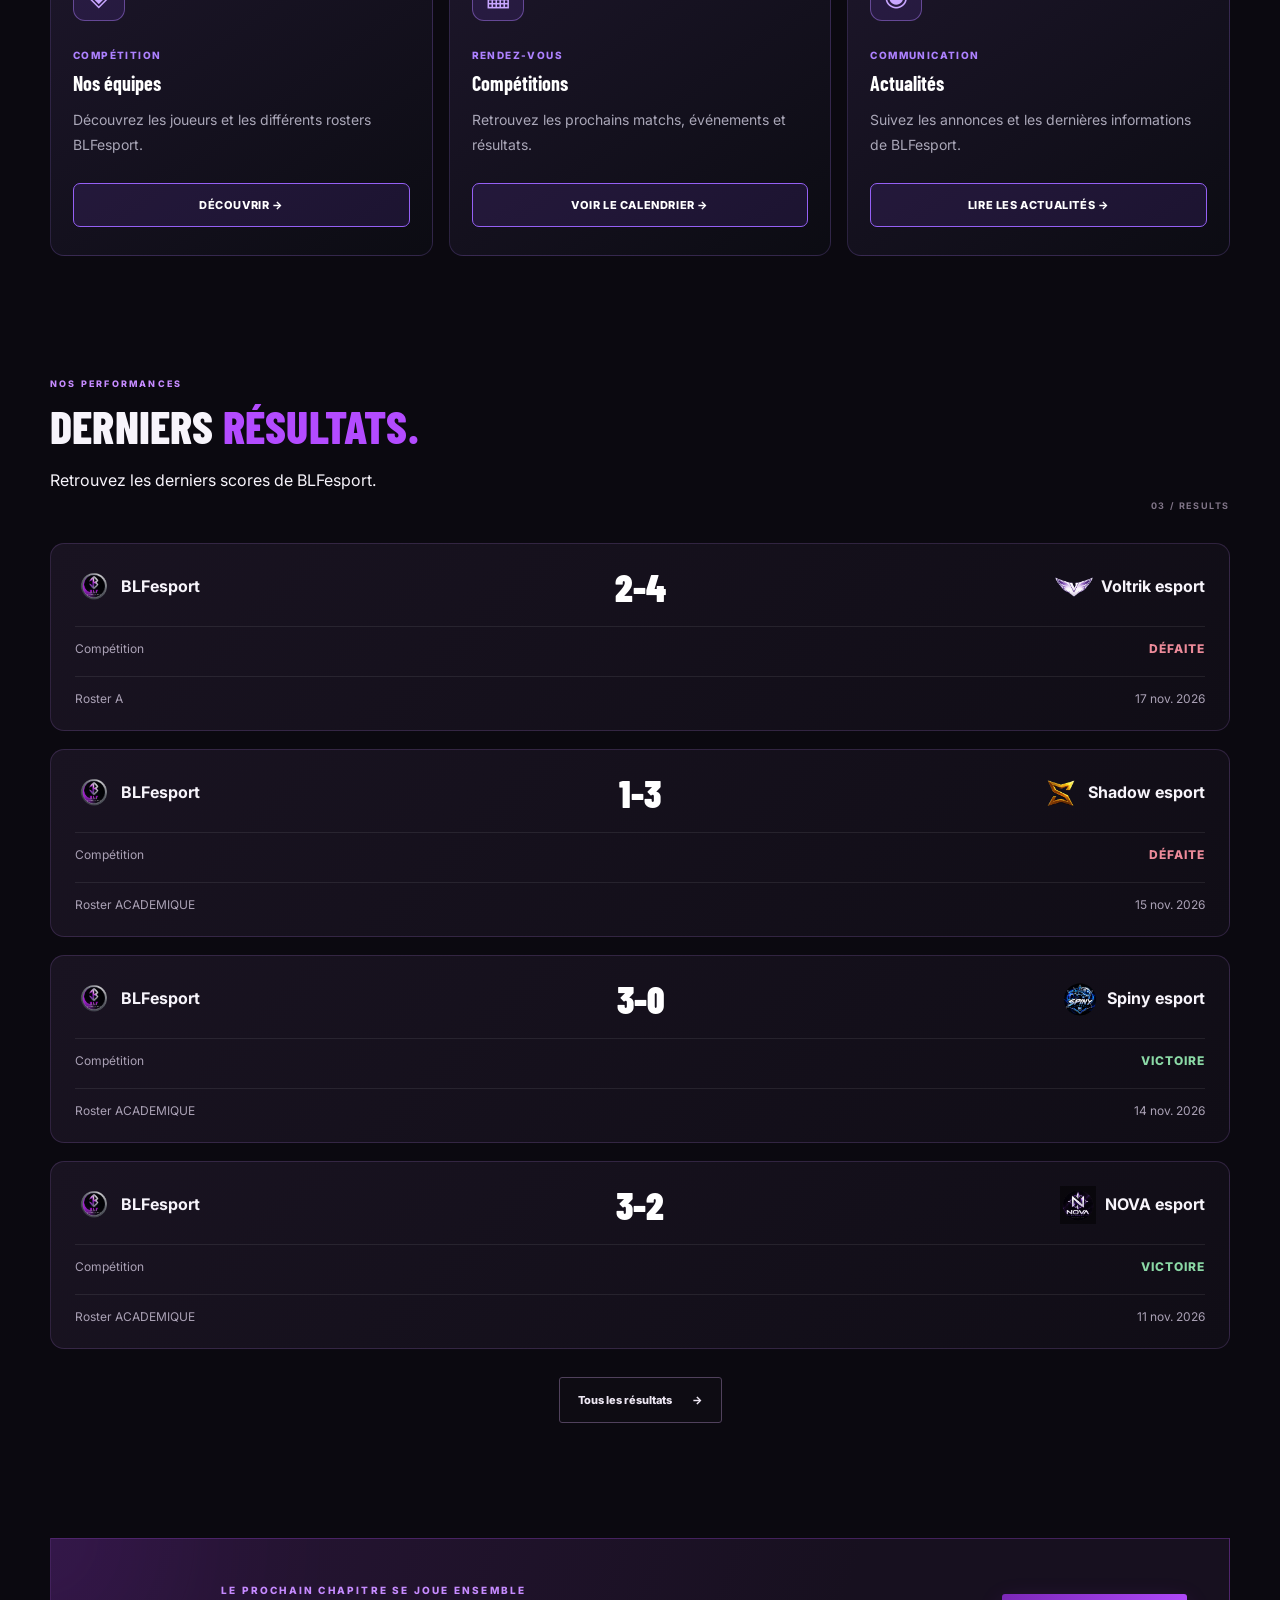
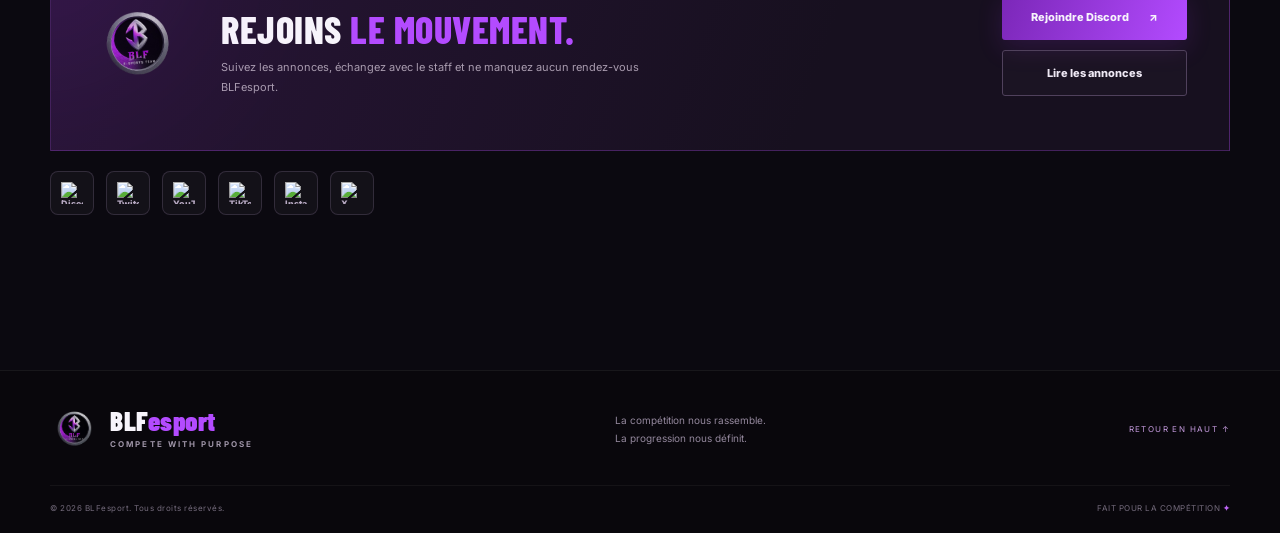
==== commit 10647054: "Add Statistics Center to BLFesport navigation" ====
--- a/index.html
+++ b/index.html
@@ -86,6 +86,7 @@
       <a href="equipes.html">Équipes</a>
       <a href="matchs.html">Compétitions</a>
       <a href="medias.html">Médias</a>
+      <a href="stats.html">Statistiques</a>
       <a href="staff.html">Staff</a>
       <a href="supporters.html">Supporters</a>
       <a href="boutique.html">Boutique</a>
--- a/css/style.css
+++ b/css/style.css
@@ -2423,3 +2423,251 @@
 .blf-ai-form button:disabled{opacity:.45;cursor:wait}
 .blf-ai-foot{padding:0 13px 12px;color:#82768c;font-size:9px;line-height:1.5}
 @media(max-width:600px){#blf-assistant{right:14px;bottom:14px}.blf-ai-panel{height:min(550px,calc(100dvh - 90px))}}
+
+
+/* BLFesport — Filtres du calendrier */
+.match-filters {
+  display: flex;
+  flex-direction: column;
+  align-items: flex-start;
+  gap: 14px;
+  margin: 0 0 22px;
+}
+.match-filters-panel {
+  width: 100%;
+  display: flex;
+  flex-wrap: wrap;
+  align-items: end;
+  gap: 16px;
+  padding: 20px;
+  background: linear-gradient(145deg, #191321, #100d16);
+  border: 1px solid rgba(179, 75, 255, .25);
+  border-radius: 7px;
+}
+.match-filters-panel[hidden] { display: none; }
+.match-filters-panel label {
+  display: flex;
+  flex: 1 1 180px;
+  flex-direction: column;
+  gap: 8px;
+  color: #cdbbdc;
+  font-size: 10px;
+  font-weight: 800;
+  letter-spacing: 1px;
+  text-transform: uppercase;
+}
+.match-filters-panel select {
+  width: 100%;
+  min-height: 42px;
+  padding: 10px 12px;
+  border: 1px solid rgba(190, 120, 255, .3);
+  border-radius: 4px;
+  background: #17111f;
+  color: #f4edf9;
+  font: inherit;
+  letter-spacing: normal;
+  text-transform: none;
+}
+.match-filters-panel select:focus {
+  outline: 1px solid #b34bff;
+  border-color: #b34bff;
+}
+@media (max-width: 600px) {
+  .match-filters-panel { padding: 15px; gap: 12px; }
+  .match-filters-panel label { flex-basis: 100%; }
+  .match-filters-panel > button { width: 100%; }
+}
+
+
+/* BLFesport — hiérarchie des actualités */
+.news-card-important {
+  border-color: rgba(195, 116, 255, .58);
+  background: linear-gradient(145deg, #281735, #15101d 78%);
+  box-shadow: inset 3px 0 0 #b34bff, 0 8px 28px rgba(117, 42, 160, .12);
+}
+.news-card-important:after { opacity: .48; }
+.news-kind {
+  display: inline-flex;
+  align-items: center;
+  padding: 5px 7px;
+  border: 1px solid rgba(255,255,255,.12);
+  color: #a99caf;
+  font-size: 8px;
+  font-weight: 800;
+  letter-spacing: 1px;
+}
+.news-kind-important {
+  border-color: rgba(195,116,255,.42);
+  background: rgba(179,75,255,.13);
+  color: #e3baff;
+}
+.news-card time { font-variant-numeric: tabular-nums; }
+@media (max-width: 760px) {
+  .news-card-important { border-left-width: 3px; }
+}
+
+
+/* Détails de match : présentation compacte */
+.match-details-panel {
+  margin: 8px 0 12px;
+  padding: 14px 16px;
+  border: 1px solid var(--line);
+  border-radius: 0;
+  background: rgba(18, 13, 25, .72);
+}
+.match-details-summary {
+  display: grid;
+  grid-template-columns: repeat(4, minmax(0, 1fr));
+  gap: 12px 18px;
+}
+.match-details-summary > span {
+  display: flex;
+  flex-direction: column;
+  gap: 5px;
+  min-width: 0;
+}
+.match-details-summary small {
+  color: #9b8ca7;
+  font-size: 8px;
+  font-weight: 800;
+  letter-spacing: 1px;
+}
+.match-details-summary strong {
+  color: #e2d6eb;
+  font-size: 11px;
+  font-weight: 600;
+  overflow-wrap: anywhere;
+}
+.match-details-links {
+  display: flex;
+  flex-wrap: wrap;
+  gap: 14px;
+  margin-top: 12px;
+  padding-top: 10px;
+  border-top: 1px solid var(--line);
+}
+.match-details-links a {
+  color: #d3a0f3;
+  font-size: 10px;
+  font-weight: 700;
+}
+@media (max-width: 600px) {
+  .match-details-summary { grid-template-columns: repeat(2, minmax(0, 1fr)); }
+}
+
+
+/* Espacement et alignement des détails de match */
+.match-details-topline {
+  display: flex;
+  flex-wrap: wrap;
+  align-items: center;
+  column-gap: 16px;
+  row-gap: 8px;
+  line-height: 1.5;
+  margin-bottom: 5px;
+}
+
+.match-details-simple-result {
+  display: flex;
+  align-items: center;
+  margin: 4px 0 12px;
+  line-height: 1.5;
+}
+
+.match-details-summary {
+  column-gap: 24px;
+  row-gap: 12px;
+  margin-bottom: 18px;
+}
+
+.match-details-games {
+  align-items: stretch;
+}
+
+.match-details-game {
+  display: grid;
+  grid-template-columns: minmax(48px, auto) minmax(0, 1fr) minmax(68px, auto);
+  align-items: center;
+  justify-items: center;
+  column-gap: 8px;
+  min-width: 0;
+}
+
+.match-details-game > span:first-child {
+  justify-self: start;
+  white-space: nowrap;
+}
+
+.match-details-game > strong {
+  justify-self: center;
+  text-align: center;
+  white-space: nowrap;
+  line-height: 1.2;
+  font-variant-numeric: tabular-nums;
+}
+
+.match-details-game > .match-game-ot {
+  justify-self: end;
+  text-align: right;
+  white-space: nowrap;
+  line-height: 1.2;
+}
+
+@media (max-width: 520px) {
+  .match-details-game {
+    grid-template-columns: minmax(40px, auto) minmax(0, 1fr) minmax(58px, auto);
+    column-gap: 5px;
+    padding: 10px 8px;
+  }
+  .match-details-game > strong { font-size: 16px; }
+  .match-details-game > .match-game-ot { font-size: 8px; }
+}
+
+
+/* Alignement définitif des cartes de games : libellé en haut, score centré */
+.match-details-game {
+  display: grid !important;
+  grid-template-columns: 1fr auto;
+  grid-template-rows: auto 1fr;
+  grid-template-areas:
+    "game overtime"
+    "score score";
+  align-items: center;
+  justify-items: stretch;
+  row-gap: 4px;
+  min-height: 76px;
+  padding: 12px 14px;
+}
+
+.match-details-game > span:first-child {
+  grid-area: game;
+  justify-self: start;
+  align-self: center;
+}
+
+.match-details-game > strong {
+  grid-area: score;
+  justify-self: center;
+  align-self: center;
+  text-align: center;
+  white-space: nowrap;
+  line-height: 1.1;
+  font-size: 19px;
+}
+
+.match-details-game > .match-game-ot {
+  grid-area: overtime;
+  justify-self: end;
+  align-self: center;
+  text-align: right;
+  white-space: nowrap;
+  line-height: 1.1;
+}
+
+@media (max-width: 520px) {
+  .match-details-game {
+    min-height: 70px;
+    padding: 10px 8px;
+  }
+  .match-details-game > strong { font-size: 17px; }
+}
